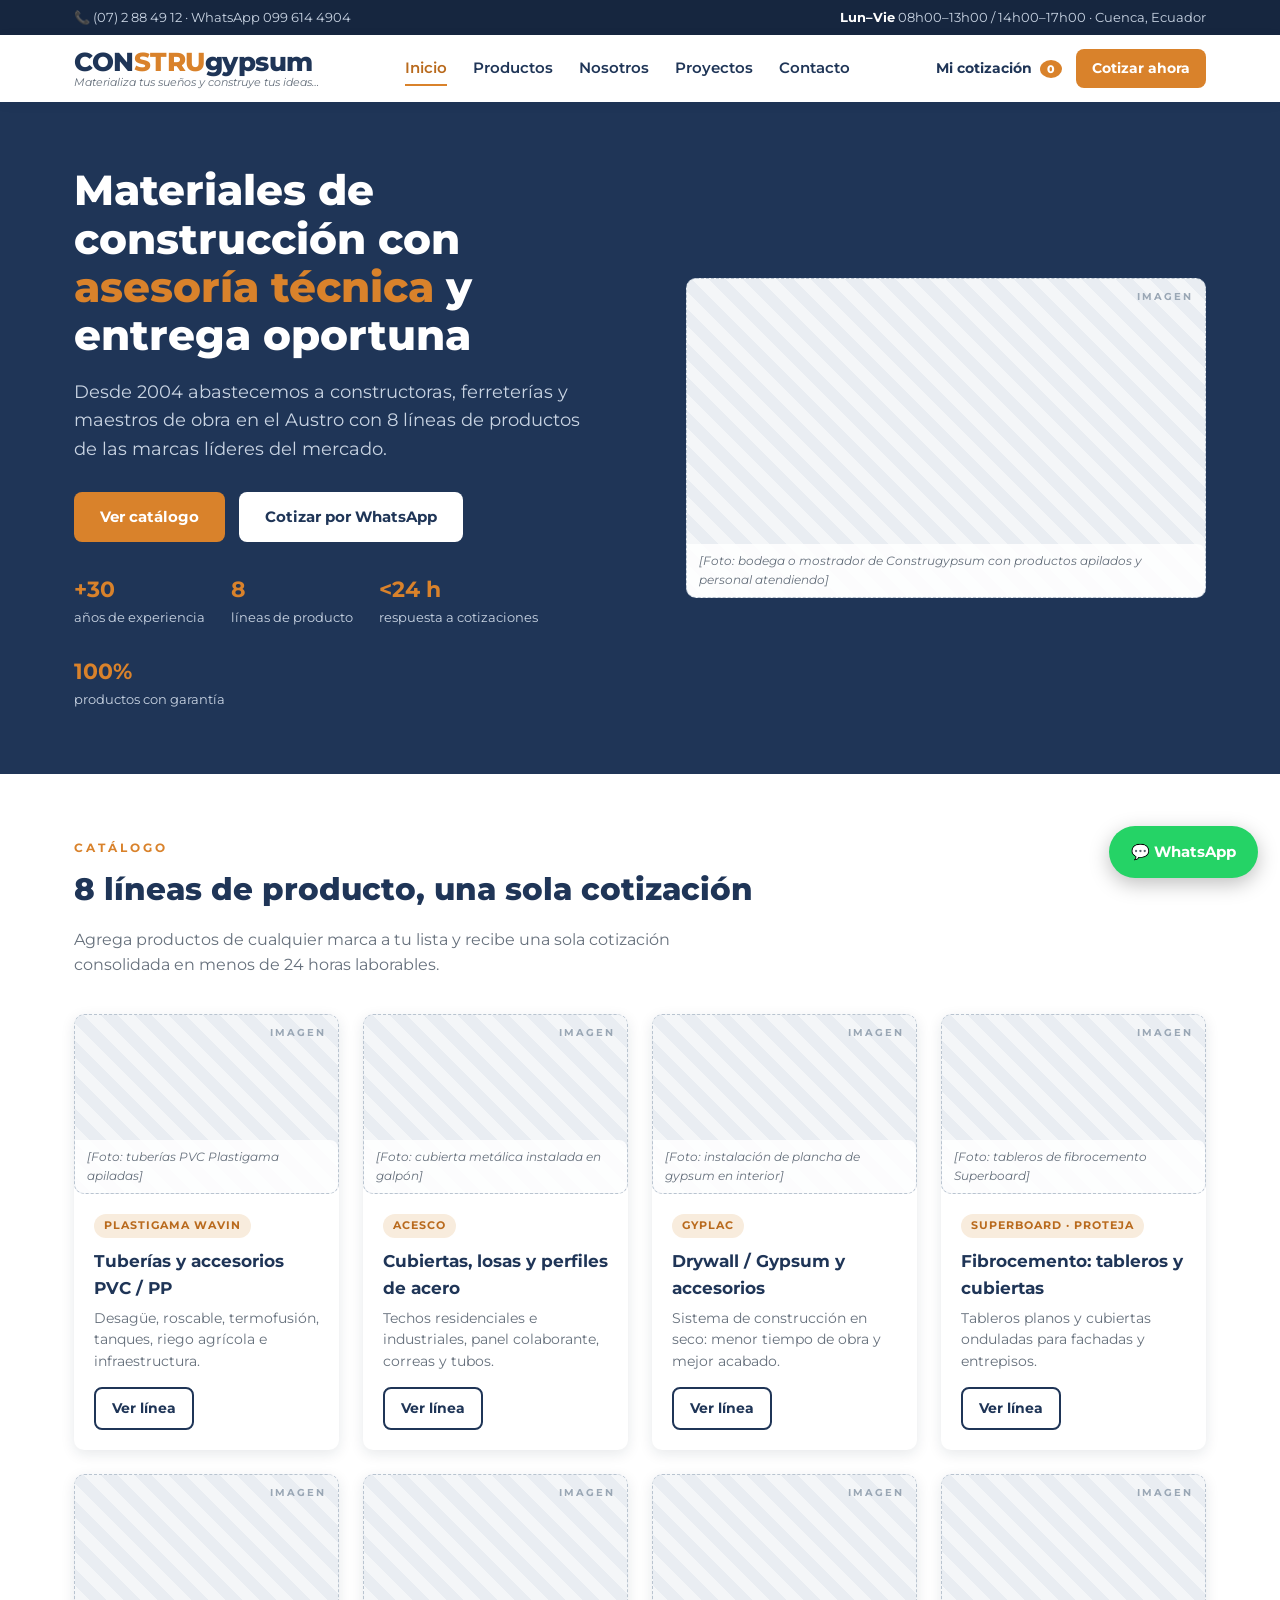
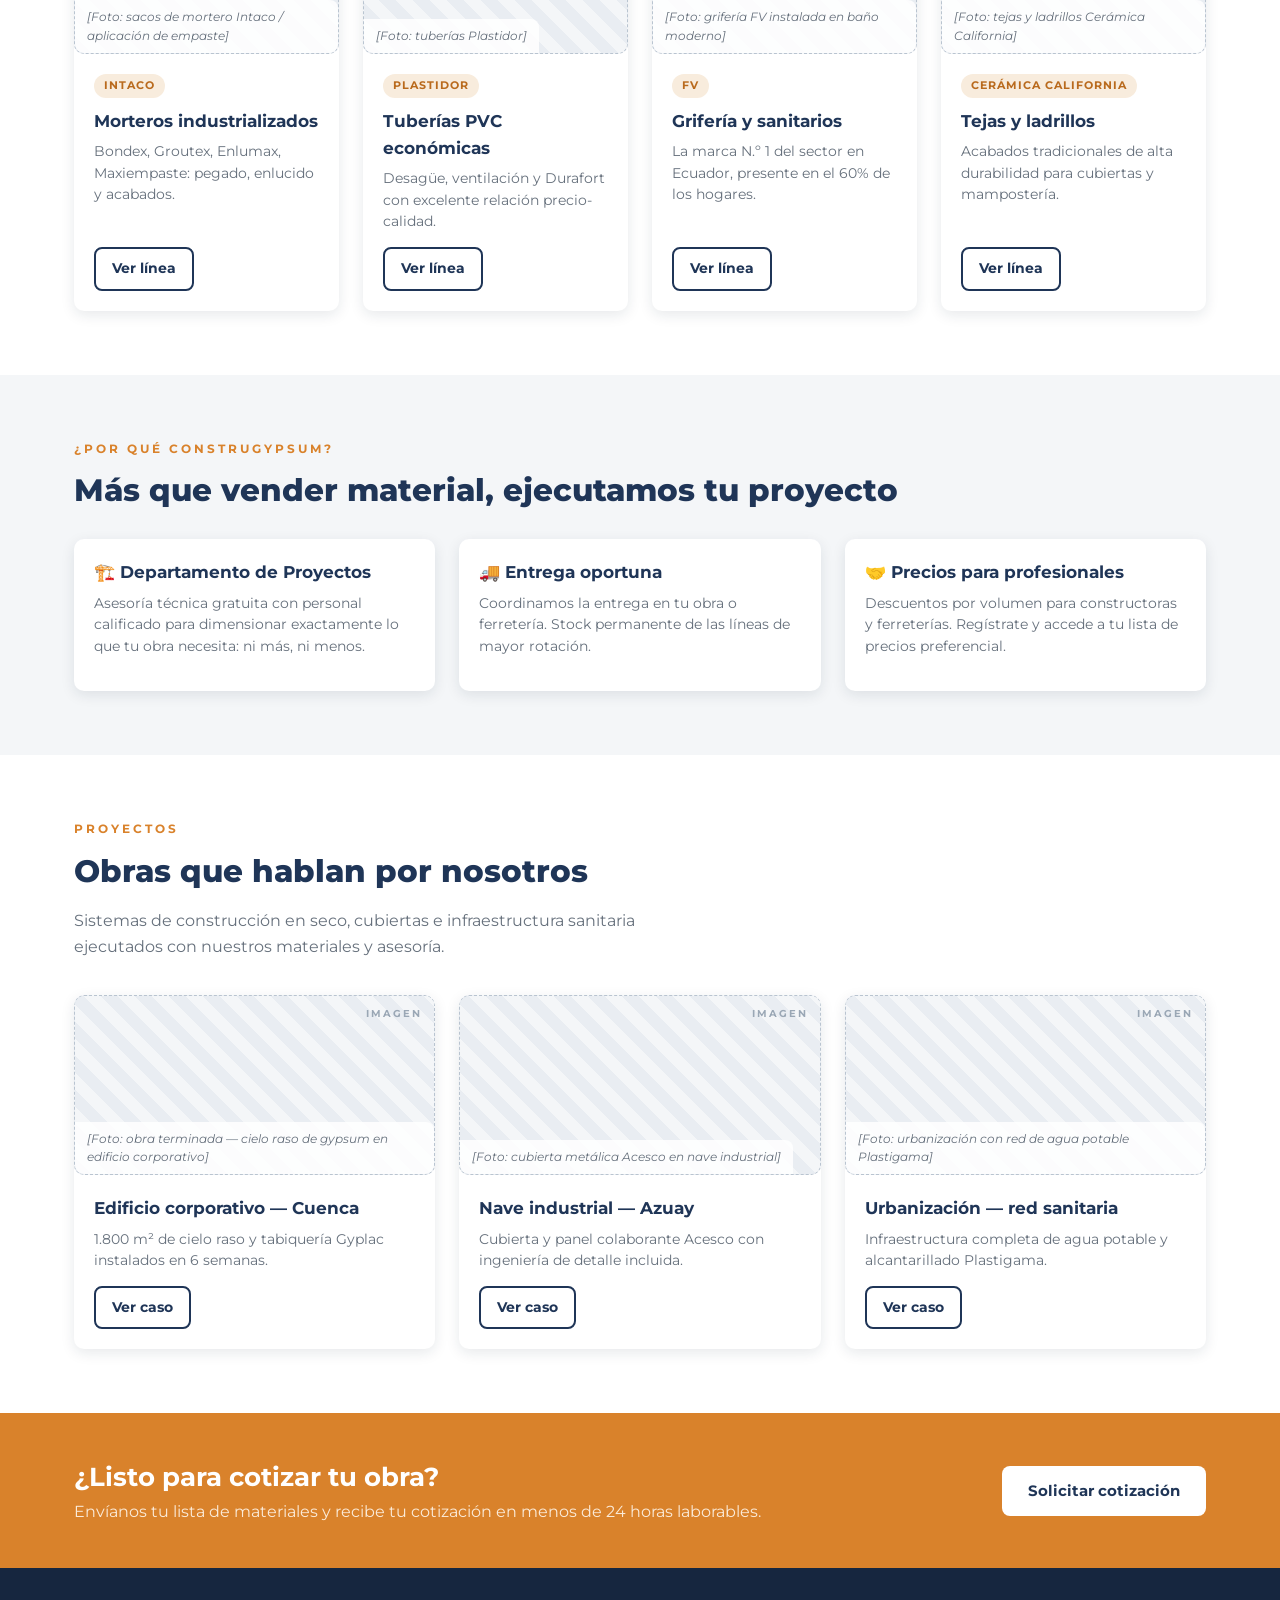
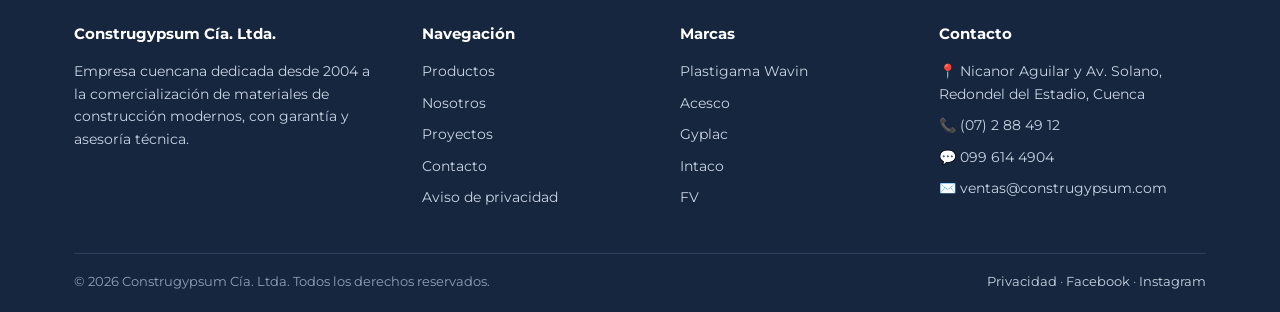
==== index.html @ 55127e6d "Initial commit" ====
<!doctype html>
<html lang="es">
<head>
  <meta charset="utf-8">
  <meta name="viewport" content="width=device-width, initial-scale=1">
  <title>Construgypsum | Materiales de construcción en Cuenca, Ecuador — Distribuidor Plastigama, Acesco, Gyplac, Intaco, FV</title>
  <meta name="description" content="Distribuidor autorizado de Plastigama Wavin, Acesco, Gyplac, Superboard, Intaco, Plastidor, FV y Cerámica California en Cuenca. Cotiza en línea, asesoría técnica y entrega oportuna.">
  <link rel="canonical" href="https://www.construgypsum.com/">
  <meta property="og:url" content="https://www.construgypsum.com/">
  <meta property="og:type" content="website">
  <meta property="og:title" content="Construgypsum — Materiales de construcción con asesoría técnica">
  <meta property="og:description" content="8 líneas de productos de las mejores marcas, cotización en línea y entrega oportuna en Cuenca, Ecuador.">
  <link href="https://fonts.googleapis.com/css2?family=Montserrat:wght@400;600;700;800&display=swap" rel="stylesheet">
  <link rel="stylesheet" href="assets/css/styles.css">
  <script type="application/ld+json">
  {
    "@context": "https://schema.org",
    "@type": "LocalBusiness",
    "name": "Construgypsum Cía. Ltda.",
    "description": "Comercialización de materiales para la construcción: tuberías PVC, cubiertas metálicas, drywall/gypsum, fibrocemento, morteros, grifería y sanitarios.",
    "url": "https://www.construgypsum.com/",
    "telephone": "+593072884912",
    "email": "ventas@construgypsum.com",
    "address": {
      "@type": "PostalAddress",
      "streetAddress": "Nicanor Aguilar y Av. Solano, sector Redondel del Estadio",
      "addressLocality": "Cuenca",
      "addressCountry": "EC"
    },
    "openingHours": ["Mo-Fr 08:00-13:00", "Mo-Fr 14:00-17:00"],
    "sameAs": [
      "https://www.facebook.com/Construgypsum",
      "https://www.instagram.com/construgypsumec"
    ]
  }
  </script>
</head>
<body>

  <!-- Barra superior -->
  <div class="topbar">
    <div class="container">
      <div>📞 <a href="tel:+593072884912">(07) 2 88 49 12</a> · <a href="https://wa.me/593996144904">WhatsApp 099 614 4904</a></div>
      <div><strong>Lun–Vie</strong> 08h00–13h00 / 14h00–17h00 · Cuenca, Ecuador</div>
    </div>
  </div>

  <!-- Header -->
  <header class="site-header">
    <div class="container">
      <a class="logo" href="index.html" aria-label="Construgypsum — inicio">
        <span class="logo-main">CON<span>STRU</span>gypsum</span>
        <span class="logo-tag">Materializa tus sueños y construye tus ideas…</span>
      </a>
      <nav class="main-nav" aria-label="Navegación principal">
        <a href="index.html" class="active">Inicio</a>
        <a href="productos.html">Productos</a>
        <a href="nosotros.html">Nosotros</a>
        <a href="proyectos.html">Proyectos</a>
        <a href="contacto.html">Contacto</a>
      </nav>
      <div class="nav-cta">
        <a class="quote-link" href="cotizacion.html">Mi cotización <span class="quote-badge">0</span></a>
        <a class="btn btn-primary btn-sm" href="cotizacion.html">Cotizar ahora</a>
        <button class="nav-toggle" aria-label="Abrir menú" aria-expanded="false">☰</button>
      </div>
    </div>
  </header>

  <!-- Hero -->
  <section class="hero">
    <div class="container">
      <div>
        <h1>Materiales de construcción con <em>asesoría técnica</em> y entrega oportuna</h1>
        <p class="lead">Desde 2004 abastecemos a constructoras, ferreterías y maestros de obra en el Austro con 8 líneas de productos de las marcas líderes del mercado.</p>
        <div class="hero-actions">
          <a class="btn btn-primary" href="productos.html">Ver catálogo</a>
          <a class="btn btn-light" href="https://wa.me/593996144904?text=Hola%2C%20quiero%20una%20cotizaci%C3%B3n">Cotizar por WhatsApp</a>
        </div>
        <div class="hero-trust">
          <div><strong>+30</strong> años de experiencia</div>
          <div><strong>8</strong> líneas de producto</div>
          <div><strong>&lt;24 h</strong> respuesta a cotizaciones</div>
          <div><strong>100%</strong> productos con garantía</div>
        </div>
      </div>
      <div class="img-ph img-ph--tall">
        <span class="ph-label">[Foto: bodega o mostrador de Construgypsum con productos apilados y personal atendiendo]</span>
      </div>
    </div>
  </section>

  <!-- Líneas de producto -->
  <section class="section">
    <div class="container">
      <p class="kicker">Catálogo</p>
      <h2>8 líneas de producto, una sola cotización</h2>
      <p class="sub">Agrega productos de cualquier marca a tu lista y recibe una sola cotización consolidada en menos de 24 horas laborables.</p>
      <div class="grid grid-4">
        <article class="card">
          <div class="img-ph"><span class="ph-label">[Foto: tuberías PVC Plastigama apiladas]</span></div>
          <div class="card-body">
            <span class="brand-tag">Plastigama Wavin</span>
            <h3>Tuberías y accesorios PVC / PP</h3>
            <p>Desagüe, roscable, termofusión, tanques, riego agrícola e infraestructura.</p>
            <div class="card-actions"><a class="btn btn-outline btn-sm" href="productos.html#plastigama">Ver línea</a></div>
          </div>
        </article>
        <article class="card">
          <div class="img-ph"><span class="ph-label">[Foto: cubierta metálica instalada en galpón]</span></div>
          <div class="card-body">
            <span class="brand-tag">Acesco</span>
            <h3>Cubiertas, losas y perfiles de acero</h3>
            <p>Techos residenciales e industriales, panel colaborante, correas y tubos.</p>
            <div class="card-actions"><a class="btn btn-outline btn-sm" href="productos.html#acesco">Ver línea</a></div>
          </div>
        </article>
        <article class="card">
          <div class="img-ph"><span class="ph-label">[Foto: instalación de plancha de gypsum en interior]</span></div>
          <div class="card-body">
            <span class="brand-tag">Gyplac</span>
            <h3>Drywall / Gypsum y accesorios</h3>
            <p>Sistema de construcción en seco: menor tiempo de obra y mejor acabado.</p>
            <div class="card-actions"><a class="btn btn-outline btn-sm" href="productos.html#gyplac">Ver línea</a></div>
          </div>
        </article>
        <article class="card">
          <div class="img-ph"><span class="ph-label">[Foto: tableros de fibrocemento Superboard]</span></div>
          <div class="card-body">
            <span class="brand-tag">Superboard · Proteja</span>
            <h3>Fibrocemento: tableros y cubiertas</h3>
            <p>Tableros planos y cubiertas onduladas para fachadas y entrepisos.</p>
            <div class="card-actions"><a class="btn btn-outline btn-sm" href="productos.html#superboard">Ver línea</a></div>
          </div>
        </article>
        <article class="card">
          <div class="img-ph"><span class="ph-label">[Foto: sacos de mortero Intaco / aplicación de empaste]</span></div>
          <div class="card-body">
            <span class="brand-tag">Intaco</span>
            <h3>Morteros industrializados</h3>
            <p>Bondex, Groutex, Enlumax, Maxiempaste: pegado, enlucido y acabados.</p>
            <div class="card-actions"><a class="btn btn-outline btn-sm" href="productos.html#intaco">Ver línea</a></div>
          </div>
        </article>
        <article class="card">
          <div class="img-ph"><span class="ph-label">[Foto: tuberías Plastidor]</span></div>
          <div class="card-body">
            <span class="brand-tag">Plastidor</span>
            <h3>Tuberías PVC económicas</h3>
            <p>Desagüe, ventilación y Durafort con excelente relación precio-calidad.</p>
            <div class="card-actions"><a class="btn btn-outline btn-sm" href="productos.html#plastidor">Ver línea</a></div>
          </div>
        </article>
        <article class="card">
          <div class="img-ph"><span class="ph-label">[Foto: grifería FV instalada en baño moderno]</span></div>
          <div class="card-body">
            <span class="brand-tag">FV</span>
            <h3>Grifería y sanitarios</h3>
            <p>La marca N.º 1 del sector en Ecuador, presente en el 60% de los hogares.</p>
            <div class="card-actions"><a class="btn btn-outline btn-sm" href="productos.html#fv">Ver línea</a></div>
          </div>
        </article>
        <article class="card">
          <div class="img-ph"><span class="ph-label">[Foto: tejas y ladrillos Cerámica California]</span></div>
          <div class="card-body">
            <span class="brand-tag">Cerámica California</span>
            <h3>Tejas y ladrillos</h3>
            <p>Acabados tradicionales de alta durabilidad para cubiertas y mampostería.</p>
            <div class="card-actions"><a class="btn btn-outline btn-sm" href="productos.html#california">Ver línea</a></div>
          </div>
        </article>
      </div>
    </div>
  </section>

  <!-- Por qué Construgypsum -->
  <section class="section section--light">
    <div class="container">
      <p class="kicker">¿Por qué Construgypsum?</p>
      <h2>Más que vender material, ejecutamos tu proyecto</h2>
      <div class="grid grid-3 mt-3">
        <div class="card"><div class="card-body">
          <h3>🏗️ Departamento de Proyectos</h3>
          <p>Asesoría técnica gratuita con personal calificado para dimensionar exactamente lo que tu obra necesita: ni más, ni menos.</p>
        </div></div>
        <div class="card"><div class="card-body">
          <h3>🚚 Entrega oportuna</h3>
          <p>Coordinamos la entrega en tu obra o ferretería. Stock permanente de las líneas de mayor rotación.</p>
        </div></div>
        <div class="card"><div class="card-body">
          <h3>🤝 Precios para profesionales</h3>
          <p>Descuentos por volumen para constructoras y ferreterías. Regístrate y accede a tu lista de precios preferencial.</p>
        </div></div>
      </div>
    </div>
  </section>

  <!-- Proyectos destacados -->
  <section class="section">
    <div class="container">
      <p class="kicker">Proyectos</p>
      <h2>Obras que hablan por nosotros</h2>
      <p class="sub">Sistemas de construcción en seco, cubiertas e infraestructura sanitaria ejecutados con nuestros materiales y asesoría.</p>
      <div class="grid grid-3">
        <article class="card">
          <div class="img-ph"><span class="ph-label">[Foto: obra terminada — cielo raso de gypsum en edificio corporativo]</span></div>
          <div class="card-body">
            <h3>Edificio corporativo — Cuenca</h3>
            <p>1.800 m² de cielo raso y tabiquería Gyplac instalados en 6 semanas.</p>
            <div class="card-actions"><a class="btn btn-outline btn-sm" href="proyectos.html">Ver caso</a></div>
          </div>
        </article>
        <article class="card">
          <div class="img-ph"><span class="ph-label">[Foto: cubierta metálica Acesco en nave industrial]</span></div>
          <div class="card-body">
            <h3>Nave industrial — Azuay</h3>
            <p>Cubierta y panel colaborante Acesco con ingeniería de detalle incluida.</p>
            <div class="card-actions"><a class="btn btn-outline btn-sm" href="proyectos.html">Ver caso</a></div>
          </div>
        </article>
        <article class="card">
          <div class="img-ph"><span class="ph-label">[Foto: urbanización con red de agua potable Plastigama]</span></div>
          <div class="card-body">
            <h3>Urbanización — red sanitaria</h3>
            <p>Infraestructura completa de agua potable y alcantarillado Plastigama.</p>
            <div class="card-actions"><a class="btn btn-outline btn-sm" href="proyectos.html">Ver caso</a></div>
          </div>
        </article>
      </div>
    </div>
  </section>

  <!-- CTA -->
  <section class="cta-strip">
    <div class="container">
      <div>
        <h2>¿Listo para cotizar tu obra?</h2>
        <p>Envíanos tu lista de materiales y recibe tu cotización en menos de 24 horas laborables.</p>
      </div>
      <a class="btn btn-light" href="cotizacion.html">Solicitar cotización</a>
    </div>
  </section>

  <!-- Footer -->
  <footer class="site-footer">
    <div class="container">
      <div class="footer-grid">
        <div>
          <h4>Construgypsum Cía. Ltda.</h4>
          <p>Empresa cuencana dedicada desde 2004 a la comercialización de materiales de construcción modernos, con garantía y asesoría técnica.</p>
        </div>
        <div>
          <h4>Navegación</h4>
          <ul>
            <li><a href="productos.html">Productos</a></li>
            <li><a href="nosotros.html">Nosotros</a></li>
            <li><a href="proyectos.html">Proyectos</a></li>
            <li><a href="contacto.html">Contacto</a></li>
            <li><a href="privacidad.html">Aviso de privacidad</a></li>
          </ul>
        </div>
        <div>
          <h4>Marcas</h4>
          <ul>
            <li><a href="productos.html#plastigama">Plastigama Wavin</a></li>
            <li><a href="productos.html#acesco">Acesco</a></li>
            <li><a href="productos.html#gyplac">Gyplac</a></li>
            <li><a href="productos.html#intaco">Intaco</a></li>
            <li><a href="productos.html#fv">FV</a></li>
          </ul>
        </div>
        <div>
          <h4>Contacto</h4>
          <ul>
            <li>📍 Nicanor Aguilar y Av. Solano,<br>Redondel del Estadio, Cuenca</li>
            <li>📞 <a href="tel:+593072884912">(07) 2 88 49 12</a></li>
            <li>💬 <a href="https://wa.me/593996144904">099 614 4904</a></li>
            <li>✉️ <a href="mailto:ventas@construgypsum.com">ventas@construgypsum.com</a></li>
          </ul>
        </div>
      </div>
      <div class="footer-bottom">
        <span>© 2026 Construgypsum Cía. Ltda. Todos los derechos reservados.</span>
        <span><a href="privacidad.html">Privacidad</a> · <a href="https://www.facebook.com/Construgypsum">Facebook</a> · <a href="https://www.instagram.com/construgypsumec">Instagram</a></span>
      </div>
    </div>
  </footer>

  <!-- WhatsApp flotante -->
  <a class="wa-float" href="https://wa.me/593996144904?text=Hola%20Construgypsum%2C%20necesito%20informaci%C3%B3n" aria-label="Escribir por WhatsApp">💬 WhatsApp</a>

  <script src="assets/js/main.js"></script>
</body>
</html>
---- assets/css/styles.css ----
/* ============================================================
   CONSTRUGYPSUM — Hoja de estilos global
   Paleta: Azul marino #1F3557 · Naranja #D9822B · Gris #F4F6F8
   ============================================================ */

:root {
  --navy: #1F3557;
  --navy-dark: #16263F;
  --orange: #D9822B;
  --orange-dark: #B96A1D;
  --orange-light: #F8ECDD;
  --light: #F4F6F8;
  --text: #2B3440;
  --muted: #66707C;
  --border: #DDE3EA;
  --white: #FFFFFF;
  --green: #2C7A4B;
  --red: #B3402A;
  --radius: 10px;
  --shadow: 0 4px 14px rgba(22, 38, 63, 0.10);
  --shadow-lg: 0 10px 30px rgba(22, 38, 63, 0.16);
}

* { margin: 0; padding: 0; box-sizing: border-box; }

html { scroll-behavior: smooth; }

body {
  font-family: 'Montserrat', 'Segoe UI', Arial, sans-serif;
  color: var(--text);
  background: var(--white);
  line-height: 1.6;
  font-size: 16px;
}

img { max-width: 100%; display: block; }

a { color: var(--orange-dark); text-decoration: none; }
a:hover { text-decoration: underline; }

.container { max-width: 1180px; margin: 0 auto; padding: 0 24px; }

/* ---------- Placeholder de imagen ----------
   Reemplazar cada .img-ph por la fotografía indicada en su etiqueta. */
.img-ph {
  background: repeating-linear-gradient(45deg, #E9EDF2, #E9EDF2 12px, #F4F6F8 12px, #F4F6F8 24px);
  border: 1.5px dashed #B9C4D0;
  border-radius: var(--radius);
  display: flex;
  align-items: flex-end;
  justify-content: flex-start;
  min-height: 180px;
  position: relative;
  overflow: hidden;
}
.img-ph::before {
  content: "IMAGEN";
  position: absolute; top: 10px; right: 12px;
  font-size: 10px; letter-spacing: 2px; font-weight: 700; color: #9AA7B5;
}
.img-ph .ph-label {
  font-size: 11.5px; color: var(--muted); font-style: italic;
  padding: 8px 12px; background: rgba(255,255,255,0.85);
  border-top-right-radius: 8px; max-width: 100%;
}
.img-ph--tall { min-height: 320px; }
.img-ph--hero { min-height: 420px; border-radius: 0; border: none; }
.img-ph--sq { aspect-ratio: 1 / 1; min-height: 0; }
.img-ph--wide { aspect-ratio: 16 / 7; min-height: 0; }

/* ---------- Botones ---------- */
.btn {
  display: inline-block; padding: 13px 26px; border-radius: 8px;
  font-weight: 700; font-size: 15px; cursor: pointer; border: none;
  transition: all .18s ease; text-decoration: none !important; text-align: center;
}
.btn-primary { background: var(--orange); color: var(--white); }
.btn-primary:hover { background: var(--orange-dark); transform: translateY(-1px); }
.btn-outline { background: transparent; color: var(--navy); border: 2px solid var(--navy); }
.btn-outline:hover { background: var(--navy); color: var(--white); }
.btn-light { background: var(--white); color: var(--navy); }
.btn-light:hover { background: var(--light); }
.btn-sm { padding: 9px 16px; font-size: 13.5px; }
.btn-block { display: block; width: 100%; }

/* ---------- Barra superior ---------- */
.topbar {
  background: var(--navy-dark); color: #C9D4E3; font-size: 13px;
  padding: 7px 0;
}
.topbar .container { display: flex; justify-content: space-between; flex-wrap: wrap; gap: 8px; }
.topbar a { color: #C9D4E3; }
.topbar strong { color: var(--white); }

/* ---------- Header / Navegación ---------- */
.site-header {
  background: var(--white); position: sticky; top: 0; z-index: 200;
  box-shadow: 0 2px 10px rgba(22,38,63,.08);
}
.site-header .container {
  display: flex; align-items: center; justify-content: space-between;
  padding-top: 14px; padding-bottom: 14px; gap: 18px;
}
.logo { display: flex; flex-direction: column; line-height: 1.05; text-decoration: none !important; }
.logo .logo-main { font-size: 26px; font-weight: 800; color: var(--navy); letter-spacing: -0.5px; }
.logo .logo-main span { color: var(--orange); }
.logo .logo-tag { font-size: 10.5px; color: var(--muted); font-style: italic; }

.main-nav { display: flex; align-items: center; gap: 26px; }
.main-nav a {
  color: var(--navy); font-weight: 600; font-size: 15px; text-decoration: none !important;
  padding: 4px 0; border-bottom: 2.5px solid transparent;
}
.main-nav a:hover, .main-nav a.active { border-bottom-color: var(--orange); color: var(--orange-dark); }

.nav-cta { display: flex; align-items: center; gap: 14px; }
.quote-link { position: relative; font-weight: 700; color: var(--navy); text-decoration: none !important; font-size: 14px; }
.quote-badge {
  background: var(--orange); color: var(--white); border-radius: 50%;
  font-size: 11px; font-weight: 800; padding: 2px 7px; margin-left: 4px;
}

.nav-toggle { display: none; background: none; border: none; font-size: 26px; color: var(--navy); cursor: pointer; }

/* ---------- Hero ---------- */
.hero { background: var(--navy); color: var(--white); position: relative; overflow: hidden; }
.hero .container {
  display: grid; grid-template-columns: 1.1fr 1fr; gap: 40px;
  align-items: center; padding-top: 64px; padding-bottom: 64px;
}
.hero h1 { font-size: 42px; line-height: 1.15; font-weight: 800; }
.hero h1 em { color: var(--orange); font-style: normal; }
.hero p.lead { margin: 18px 0 28px; color: #C9D4E3; font-size: 18px; max-width: 520px; }
.hero-actions { display: flex; gap: 14px; flex-wrap: wrap; }
.hero-trust { margin-top: 30px; display: flex; gap: 26px; flex-wrap: wrap; }
.hero-trust div { font-size: 13px; color: #C9D4E3; }
.hero-trust strong { display: block; font-size: 22px; color: var(--orange); }

/* ---------- Secciones ---------- */
.section { padding: 64px 0; }
.section--light { background: var(--light); }
.section--navy { background: var(--navy); color: var(--white); }
.kicker {
  text-transform: uppercase; letter-spacing: 3px; font-size: 12px;
  font-weight: 700; color: var(--orange); margin-bottom: 8px;
}
.section h2 { font-size: 31px; color: var(--navy); font-weight: 800; margin-bottom: 12px; }
.section--navy h2 { color: var(--white); }
.section .sub { color: var(--muted); max-width: 640px; margin-bottom: 36px; }
.section--navy .sub { color: #C9D4E3; }

/* ---------- Tarjetas de producto ---------- */
.grid { display: grid; gap: 24px; }
.grid-3 { grid-template-columns: repeat(3, 1fr); }
.grid-4 { grid-template-columns: repeat(4, 1fr); }
.grid-2 { grid-template-columns: repeat(2, 1fr); }

.card {
  background: var(--white); border-radius: var(--radius); box-shadow: var(--shadow);
  overflow: hidden; display: flex; flex-direction: column; transition: transform .18s, box-shadow .18s;
}
.card:hover { transform: translateY(-4px); box-shadow: var(--shadow-lg); }
.card-body { padding: 20px; flex: 1; display: flex; flex-direction: column; }
.card h3 { color: var(--navy); font-size: 17px; margin-bottom: 6px; }
.card .brand-tag {
  display: inline-block; background: var(--orange-light); color: var(--orange-dark);
  font-size: 11px; font-weight: 700; text-transform: uppercase; letter-spacing: 1px;
  border-radius: 20px; padding: 3px 10px; margin-bottom: 10px; width: fit-content;
}
.card p { font-size: 13.5px; color: var(--muted); margin-bottom: 14px; }
.card .card-actions { margin-top: auto; display: flex; gap: 10px; flex-wrap: wrap; }
.price-note { font-size: 13px; font-weight: 700; color: var(--green); margin-bottom: 10px; }

/* ---------- Filtros de catálogo ---------- */
.catalog-tools {
  display: flex; gap: 14px; flex-wrap: wrap; align-items: center; margin-bottom: 30px;
}
.catalog-tools input[type="search"], .catalog-tools select {
  padding: 12px 16px; border: 1.5px solid var(--border); border-radius: 8px;
  font-size: 15px; font-family: inherit; min-width: 220px;
}
.catalog-tools input[type="search"] { flex: 1; }
.chipbar { display: flex; gap: 10px; flex-wrap: wrap; margin-bottom: 26px; }
.chip {
  border: 1.5px solid var(--border); background: var(--white); border-radius: 20px;
  padding: 7px 16px; font-size: 13.5px; font-weight: 600; color: var(--navy); cursor: pointer;
}
.chip.active, .chip:hover { background: var(--navy); color: var(--white); border-color: var(--navy); }

/* ---------- Ficha de producto ---------- */
.breadcrumbs { font-size: 13px; color: var(--muted); padding: 18px 0 0; }
.breadcrumbs a { color: var(--muted); }
.product-detail { display: grid; grid-template-columns: 1fr 1fr; gap: 44px; padding: 34px 0 64px; }
.spec-table { width: 100%; border-collapse: collapse; margin: 18px 0; font-size: 14.5px; }
.spec-table th, .spec-table td { text-align: left; padding: 10px 14px; border: 1px solid var(--border); }
.spec-table th { background: var(--light); color: var(--navy); width: 40%; }
.stock-ok { color: var(--green); font-weight: 700; font-size: 14px; }
.detail-ctas { display: flex; gap: 12px; flex-wrap: wrap; margin: 22px 0; }
.help-box {
  background: var(--orange-light); border-radius: var(--radius); padding: 18px 20px;
  font-size: 14px; margin-top: 18px;
}

/* ---------- Formularios ---------- */
.form-grid { display: grid; grid-template-columns: 1fr 1fr; gap: 16px; }
.form-grid .full { grid-column: 1 / -1; }
label { font-weight: 600; font-size: 14px; color: var(--navy); display: block; margin-bottom: 6px; }
input, select, textarea {
  width: 100%; padding: 12px 14px; border: 1.5px solid var(--border);
  border-radius: 8px; font-size: 15px; font-family: inherit; background: var(--white);
}
input:focus, select:focus, textarea:focus { outline: 2px solid var(--orange); border-color: var(--orange); }
textarea { min-height: 120px; resize: vertical; }
.form-note { font-size: 12.5px; color: var(--muted); }
.form-success {
  display: none; background: #EAF3EC; border: 1.5px solid var(--green); color: var(--green);
  border-radius: var(--radius); padding: 16px 20px; font-weight: 600; margin-bottom: 18px;
}

/* ---------- Cotización (carrito) ---------- */
.quote-table { width: 100%; border-collapse: collapse; margin-bottom: 26px; }
.quote-table th, .quote-table td { padding: 12px 14px; border-bottom: 1px solid var(--border); text-align: left; font-size: 14.5px; }
.quote-table th { color: var(--navy); background: var(--light); }
.quote-table input[type="number"] { width: 80px; padding: 8px; }
.remove-item { background: none; border: none; color: var(--red); font-weight: 700; cursor: pointer; font-size: 13px; }
.empty-quote { text-align: center; padding: 50px 0; color: var(--muted); }

/* ---------- Proyectos / casos ---------- */
.case-stats { display: flex; gap: 26px; flex-wrap: wrap; margin: 14px 0; }
.case-stats div { font-size: 12.5px; color: var(--muted); }
.case-stats strong { display: block; font-size: 20px; color: var(--orange-dark); }
blockquote {
  border-left: 4px solid var(--orange); padding: 6px 0 6px 18px; font-style: italic;
  color: var(--text); margin: 14px 0; font-size: 15px;
}
blockquote footer { font-style: normal; font-size: 13px; color: var(--muted); margin-top: 6px; }

/* ---------- Franja CTA ---------- */
.cta-strip { background: var(--orange); color: var(--white); padding: 44px 0; }
.cta-strip .container { display: flex; align-items: center; justify-content: space-between; gap: 24px; flex-wrap: wrap; }
.cta-strip h2 { color: var(--white); font-size: 26px; }
.cta-strip p { color: #FBEBD9; }

/* ---------- Footer ---------- */
.site-footer { background: var(--navy-dark); color: #C9D4E3; padding: 54px 0 20px; font-size: 14px; }
.footer-grid { display: grid; grid-template-columns: 1.4fr 1fr 1fr 1.2fr; gap: 36px; margin-bottom: 36px; }
.site-footer h4 { color: var(--white); font-size: 15px; margin-bottom: 14px; }
.site-footer ul { list-style: none; }
.site-footer li { margin-bottom: 9px; }
.site-footer a { color: #C9D4E3; }
.site-footer a:hover { color: var(--orange); }
.footer-bottom {
  border-top: 1px solid #2C3E5C; padding-top: 18px; font-size: 12.5px;
  display: flex; justify-content: space-between; flex-wrap: wrap; gap: 10px; color: #8FA0B8;
}

/* ---------- WhatsApp flotante ---------- */
.wa-float {
  position: fixed; right: 22px; bottom: 22px; z-index: 300;
  background: #25D366; color: var(--white); border-radius: 50px;
  padding: 14px 22px; font-weight: 700; font-size: 15px;
  box-shadow: 0 6px 20px rgba(0,0,0,.25); text-decoration: none !important;
  display: flex; align-items: center; gap: 8px;
}
.wa-float:hover { background: #1EBE5A; transform: scale(1.04); }

/* ---------- Utilidades ---------- */
.text-center { text-align: center; }
.mt-2 { margin-top: 16px; } .mt-3 { margin-top: 24px; } .mt-4 { margin-top: 36px; }
.mb-2 { margin-bottom: 16px; }
.small { font-size: 13px; color: var(--muted); }
.hidden { display: none !important; }

/* ---------- Responsive ---------- */
@media (max-width: 960px) {
  .grid-4 { grid-template-columns: repeat(2, 1fr); }
  .grid-3 { grid-template-columns: repeat(2, 1fr); }
  .hero .container { grid-template-columns: 1fr; }
  .footer-grid { grid-template-columns: 1fr 1fr; }
  .product-detail { grid-template-columns: 1fr; }
  .main-nav {
    display: none; position: absolute; top: 100%; left: 0; right: 0;
    background: var(--white); flex-direction: column; gap: 0; padding: 10px 24px 20px;
    box-shadow: 0 10px 20px rgba(22,38,63,.12);
  }
  .main-nav.open { display: flex; }
  .main-nav a { padding: 12px 0; border-bottom: 1px solid var(--border); width: 100%; }
  .nav-toggle { display: block; }
}
@media (max-width: 600px) {
  .grid-4, .grid-3, .grid-2, .form-grid { grid-template-columns: 1fr; }
  .hero h1 { font-size: 30px; }
  .section h2 { font-size: 25px; }
  .footer-grid { grid-template-columns: 1fr; }
}
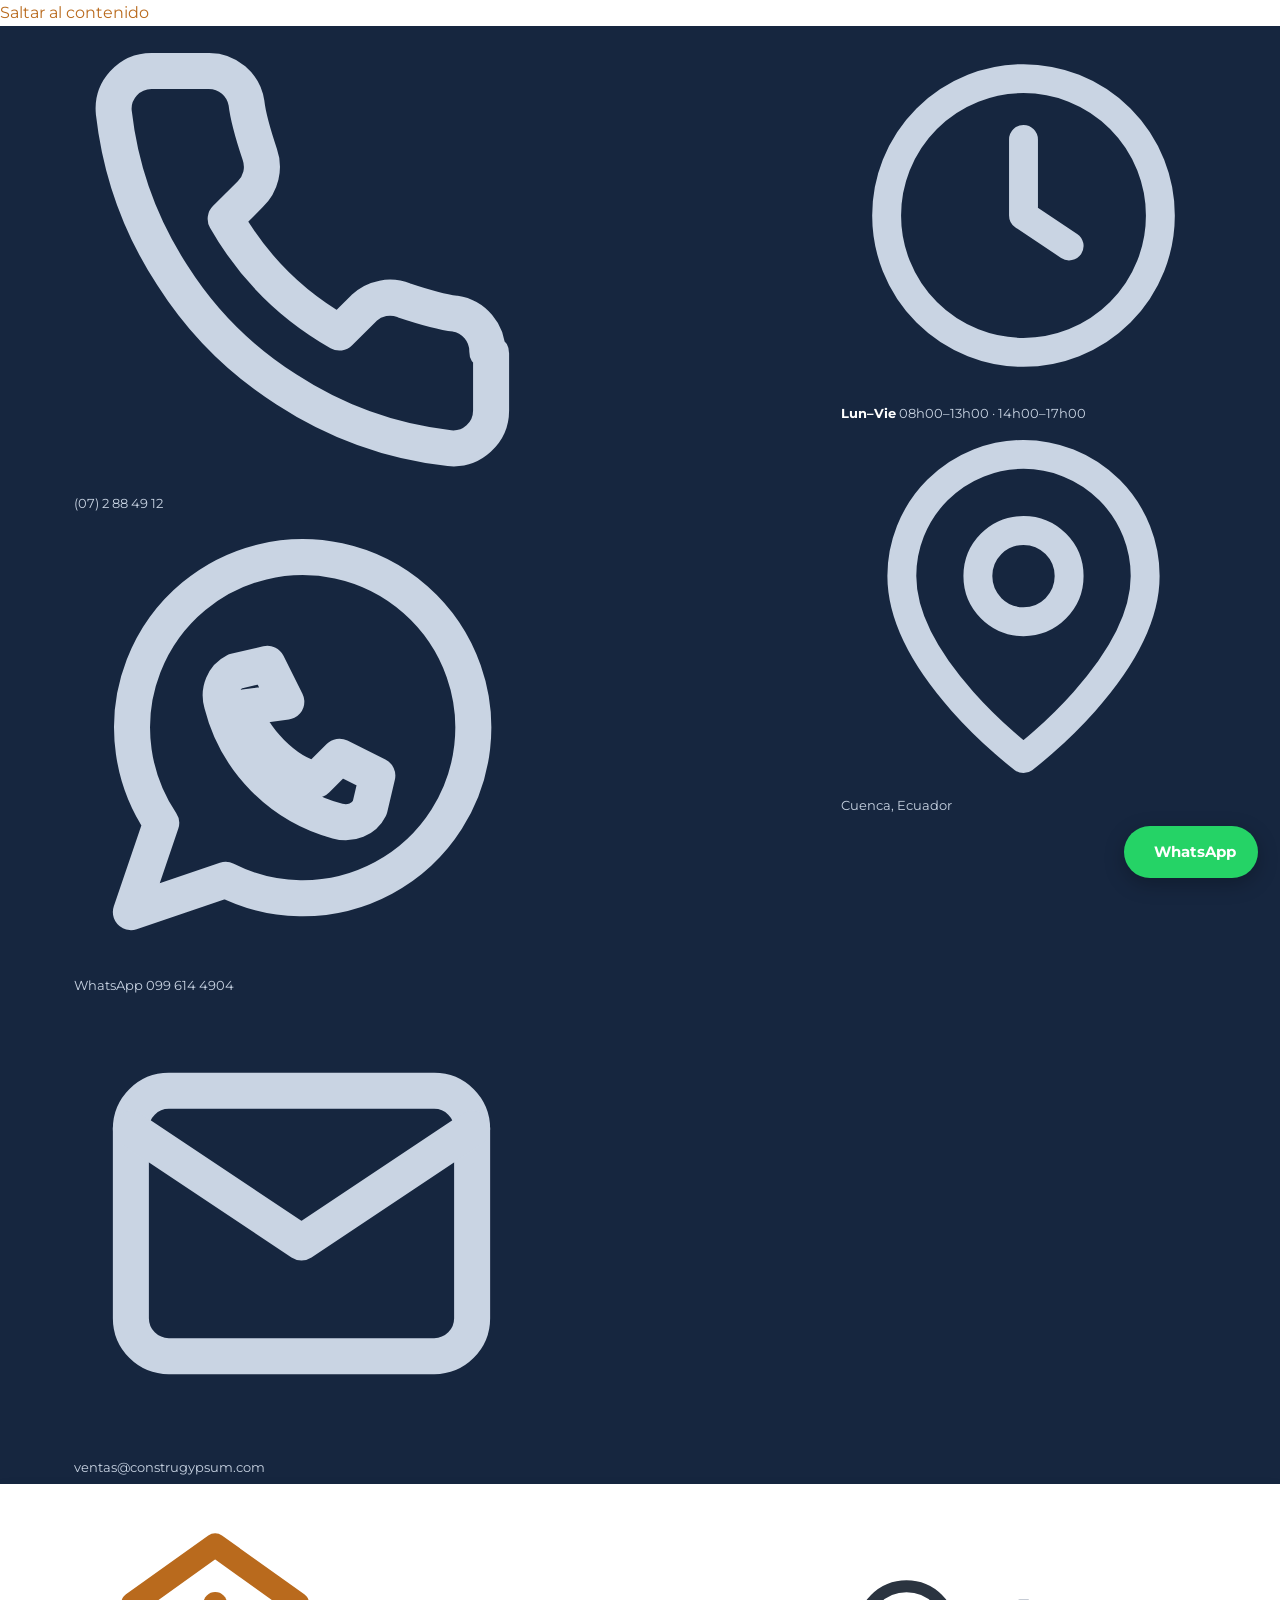
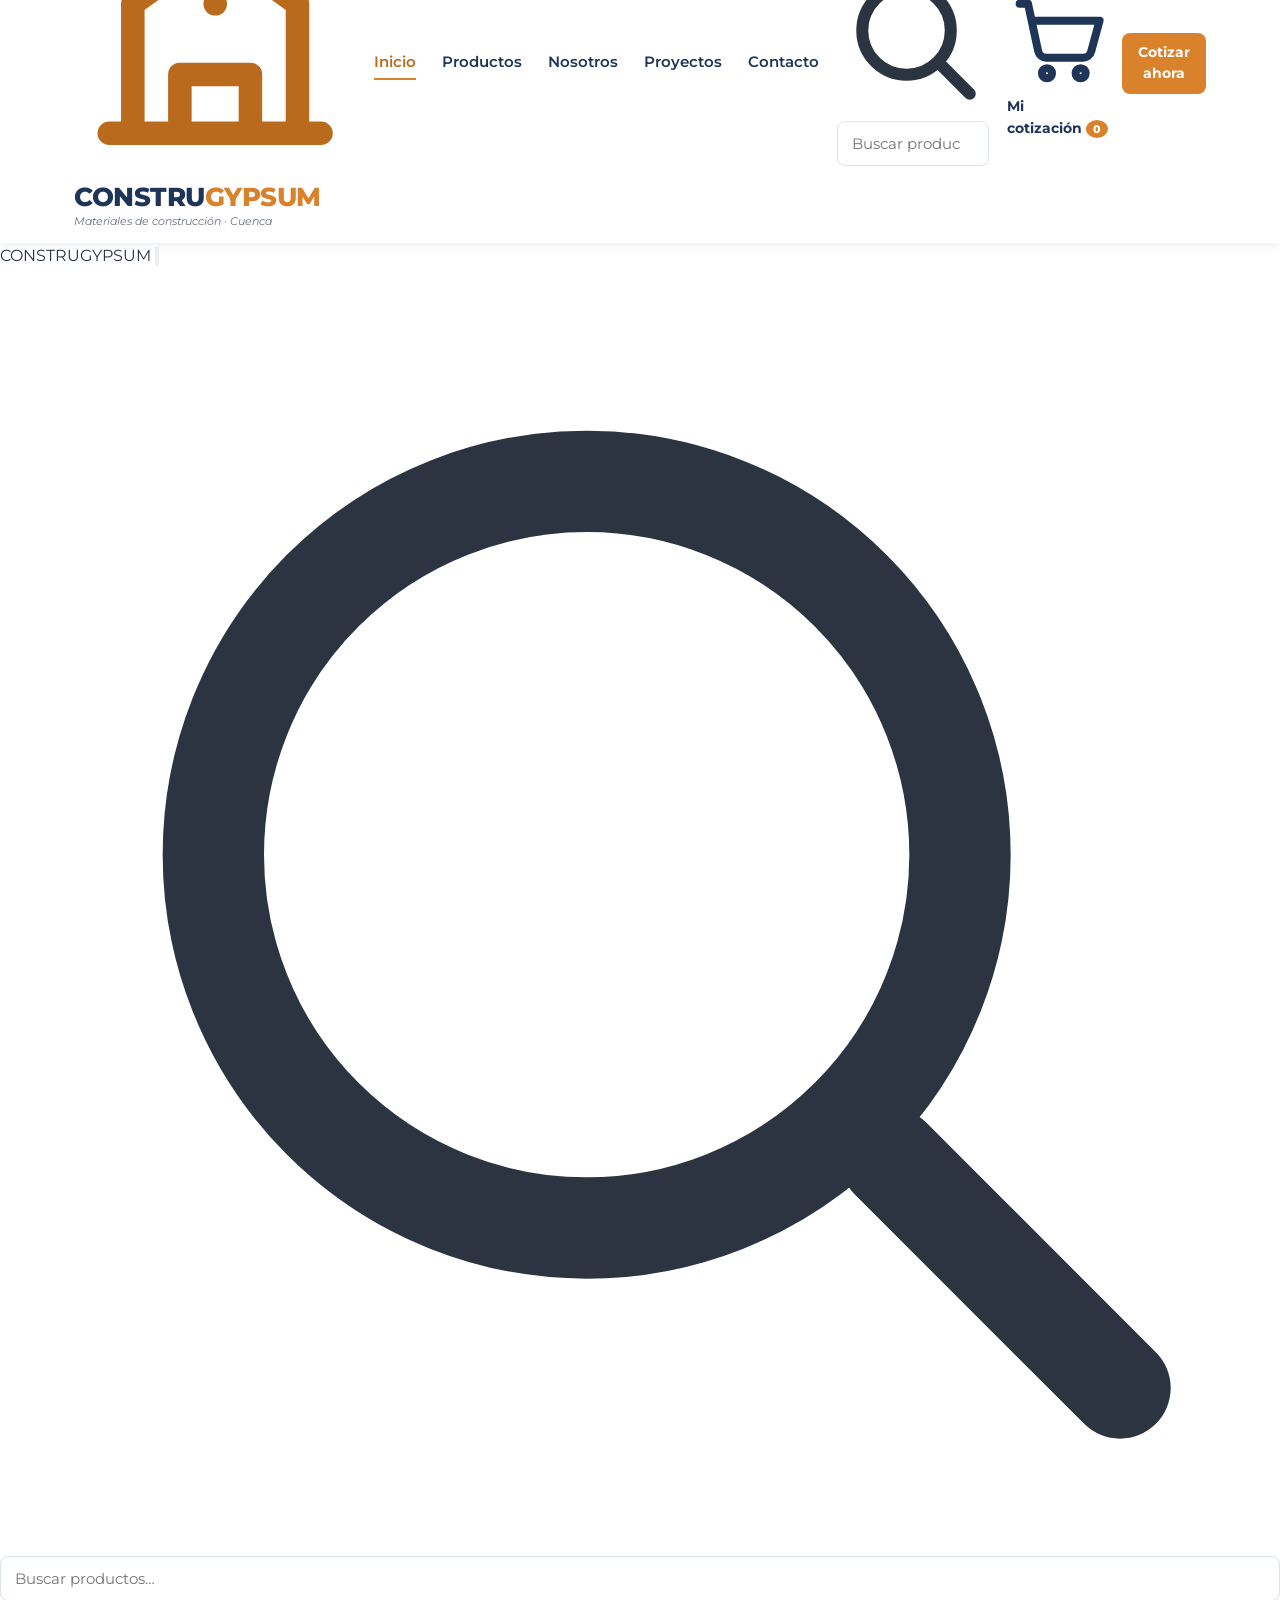
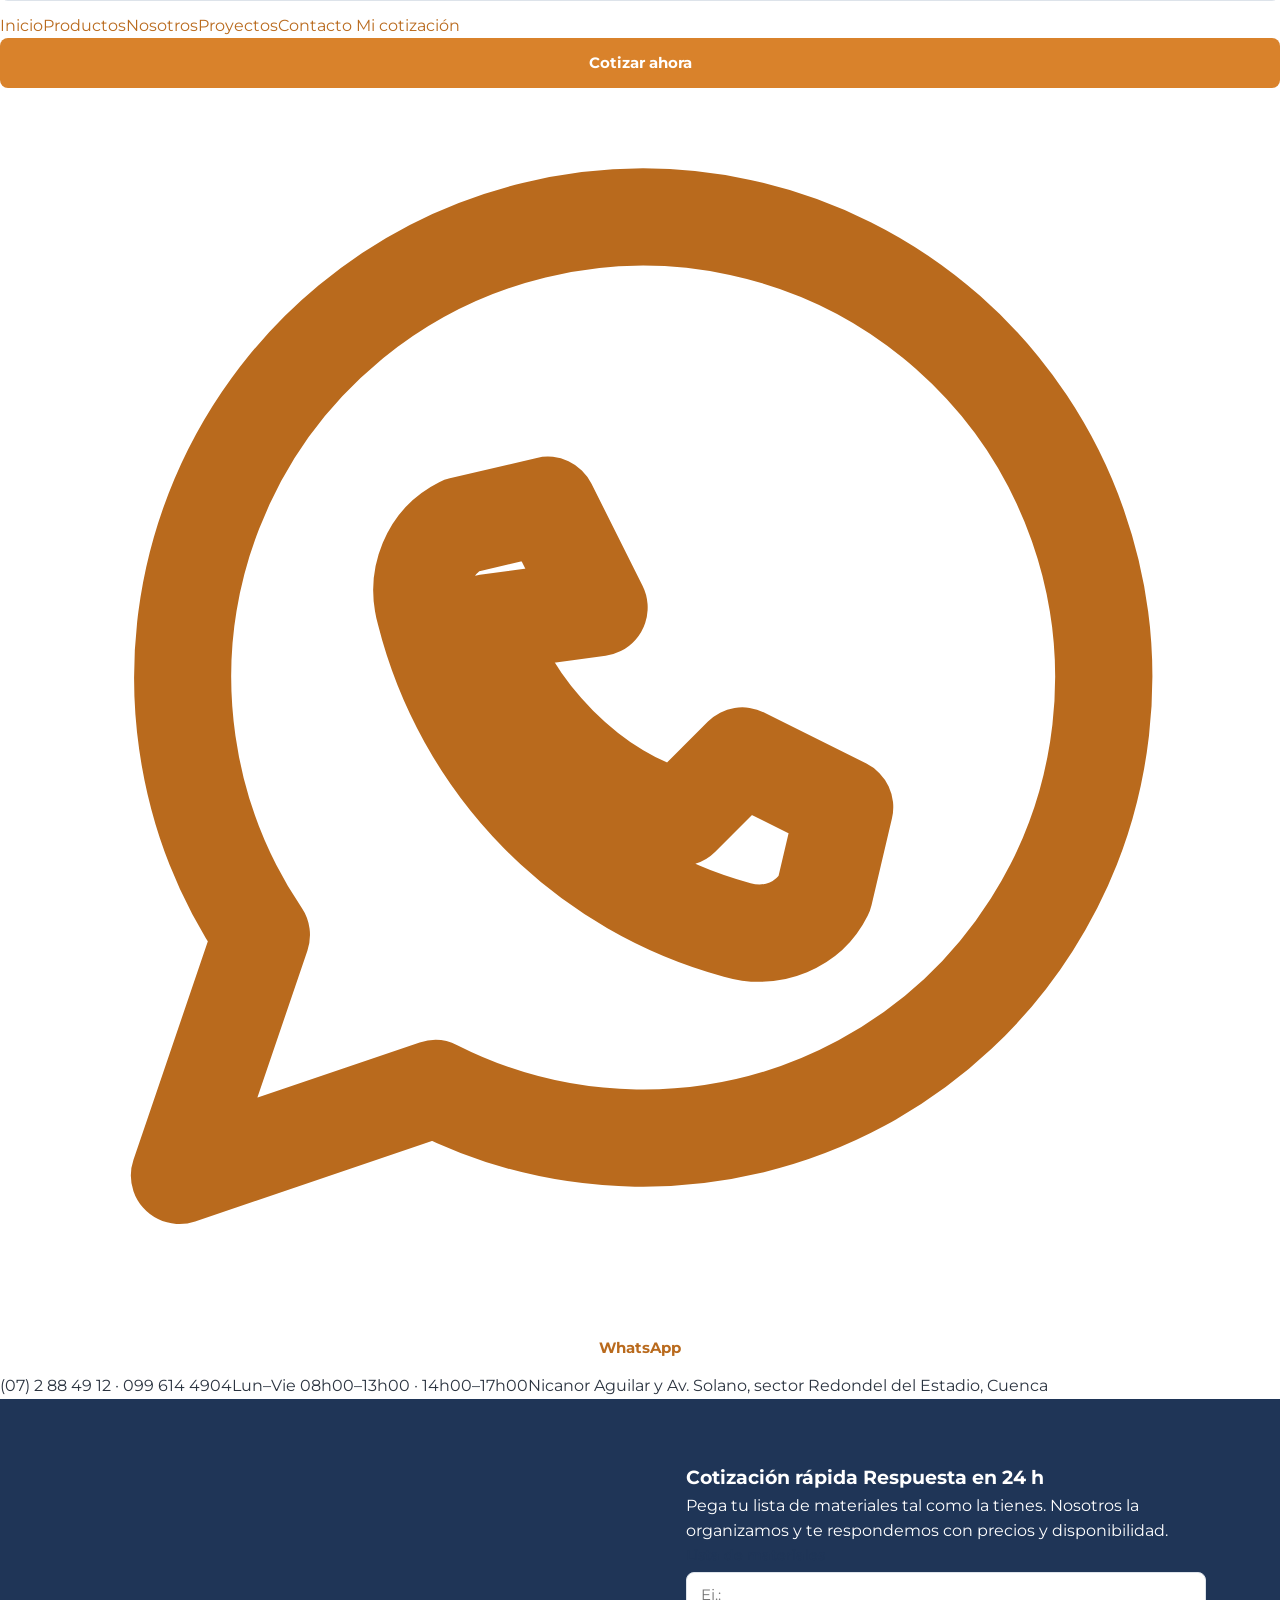
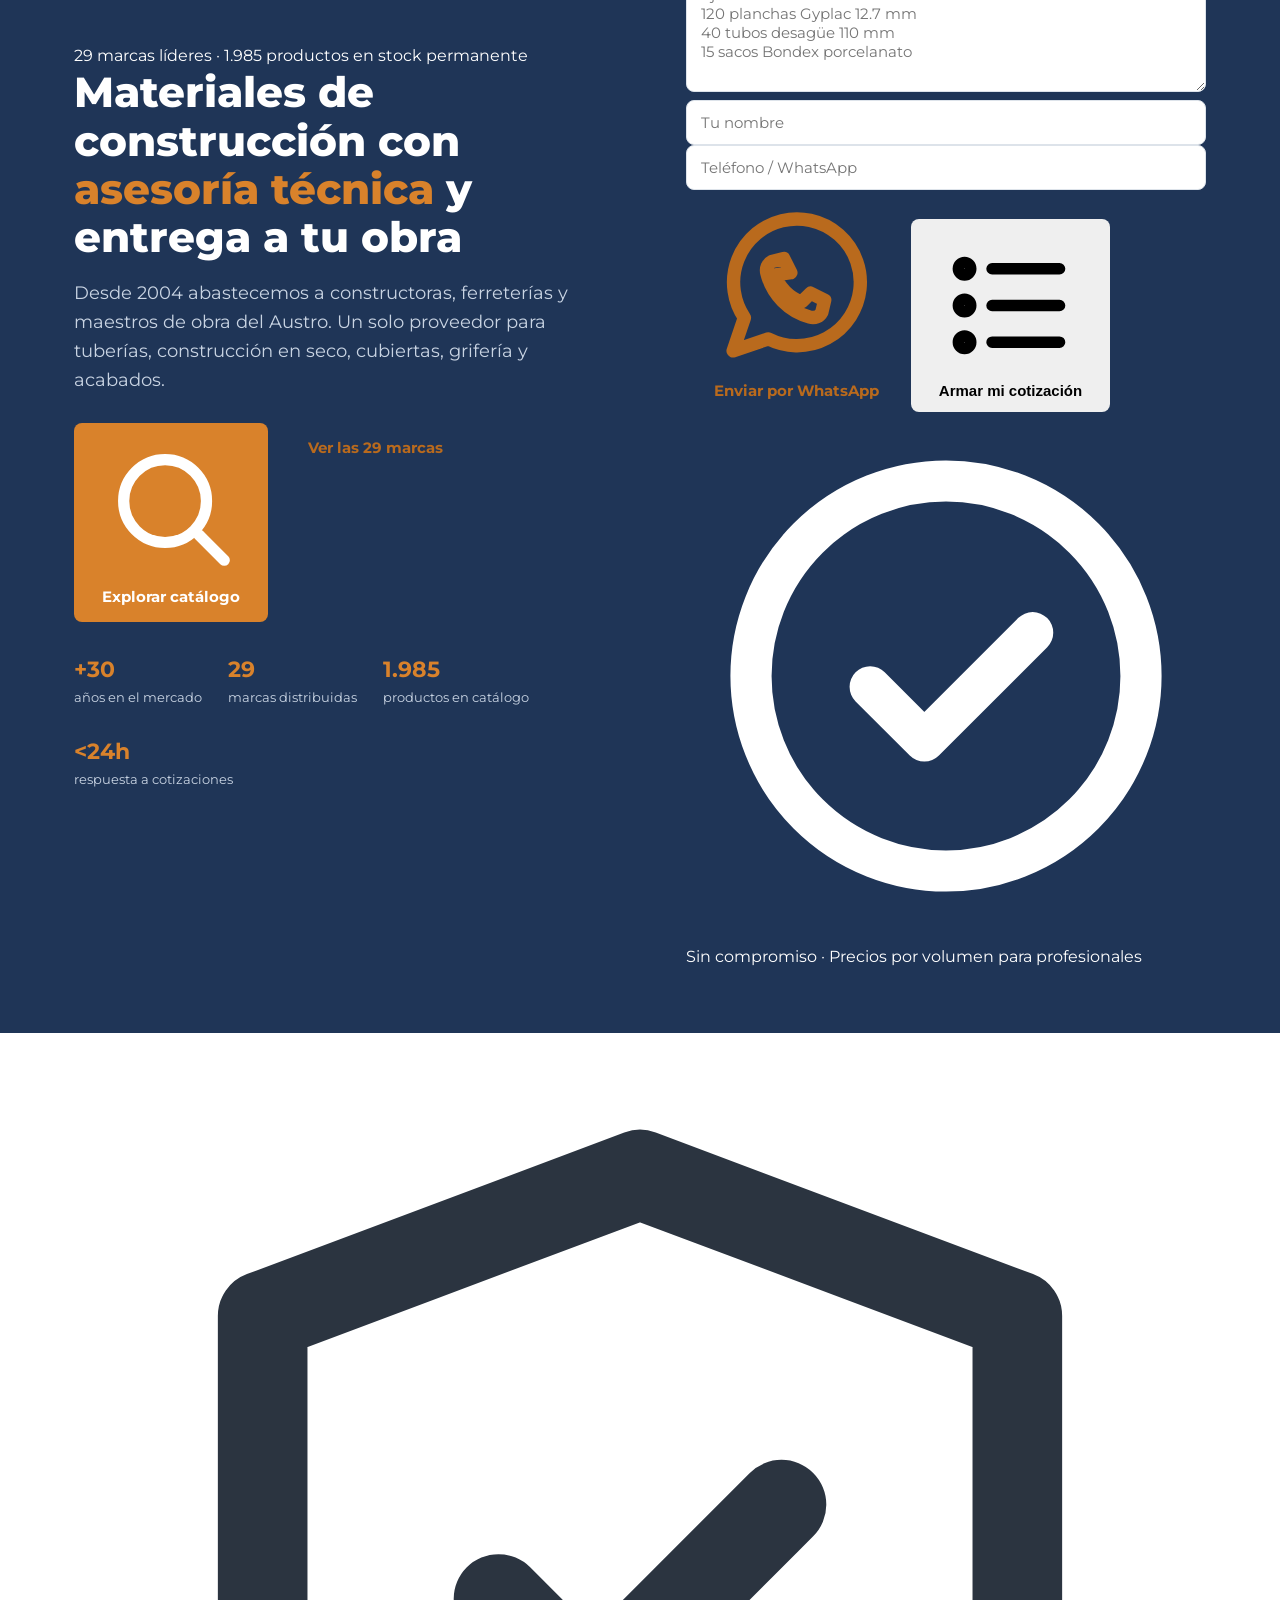
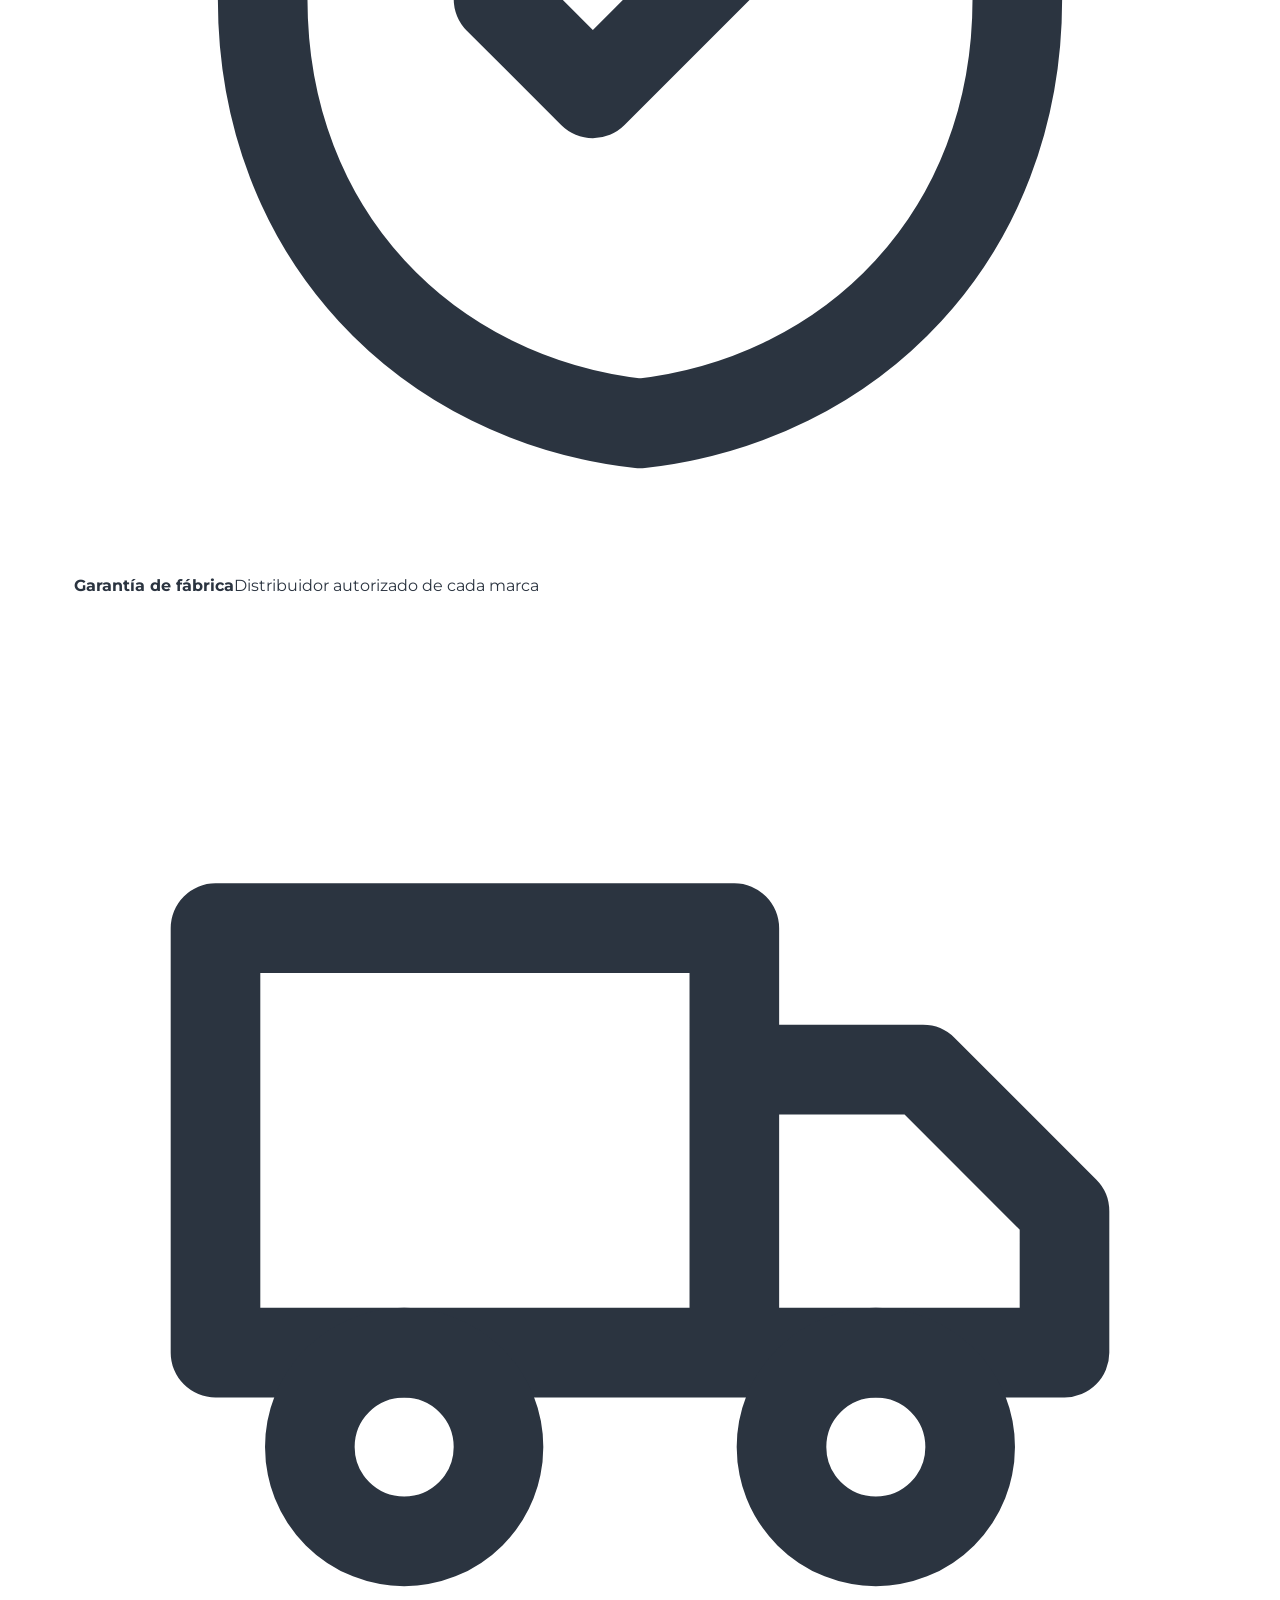
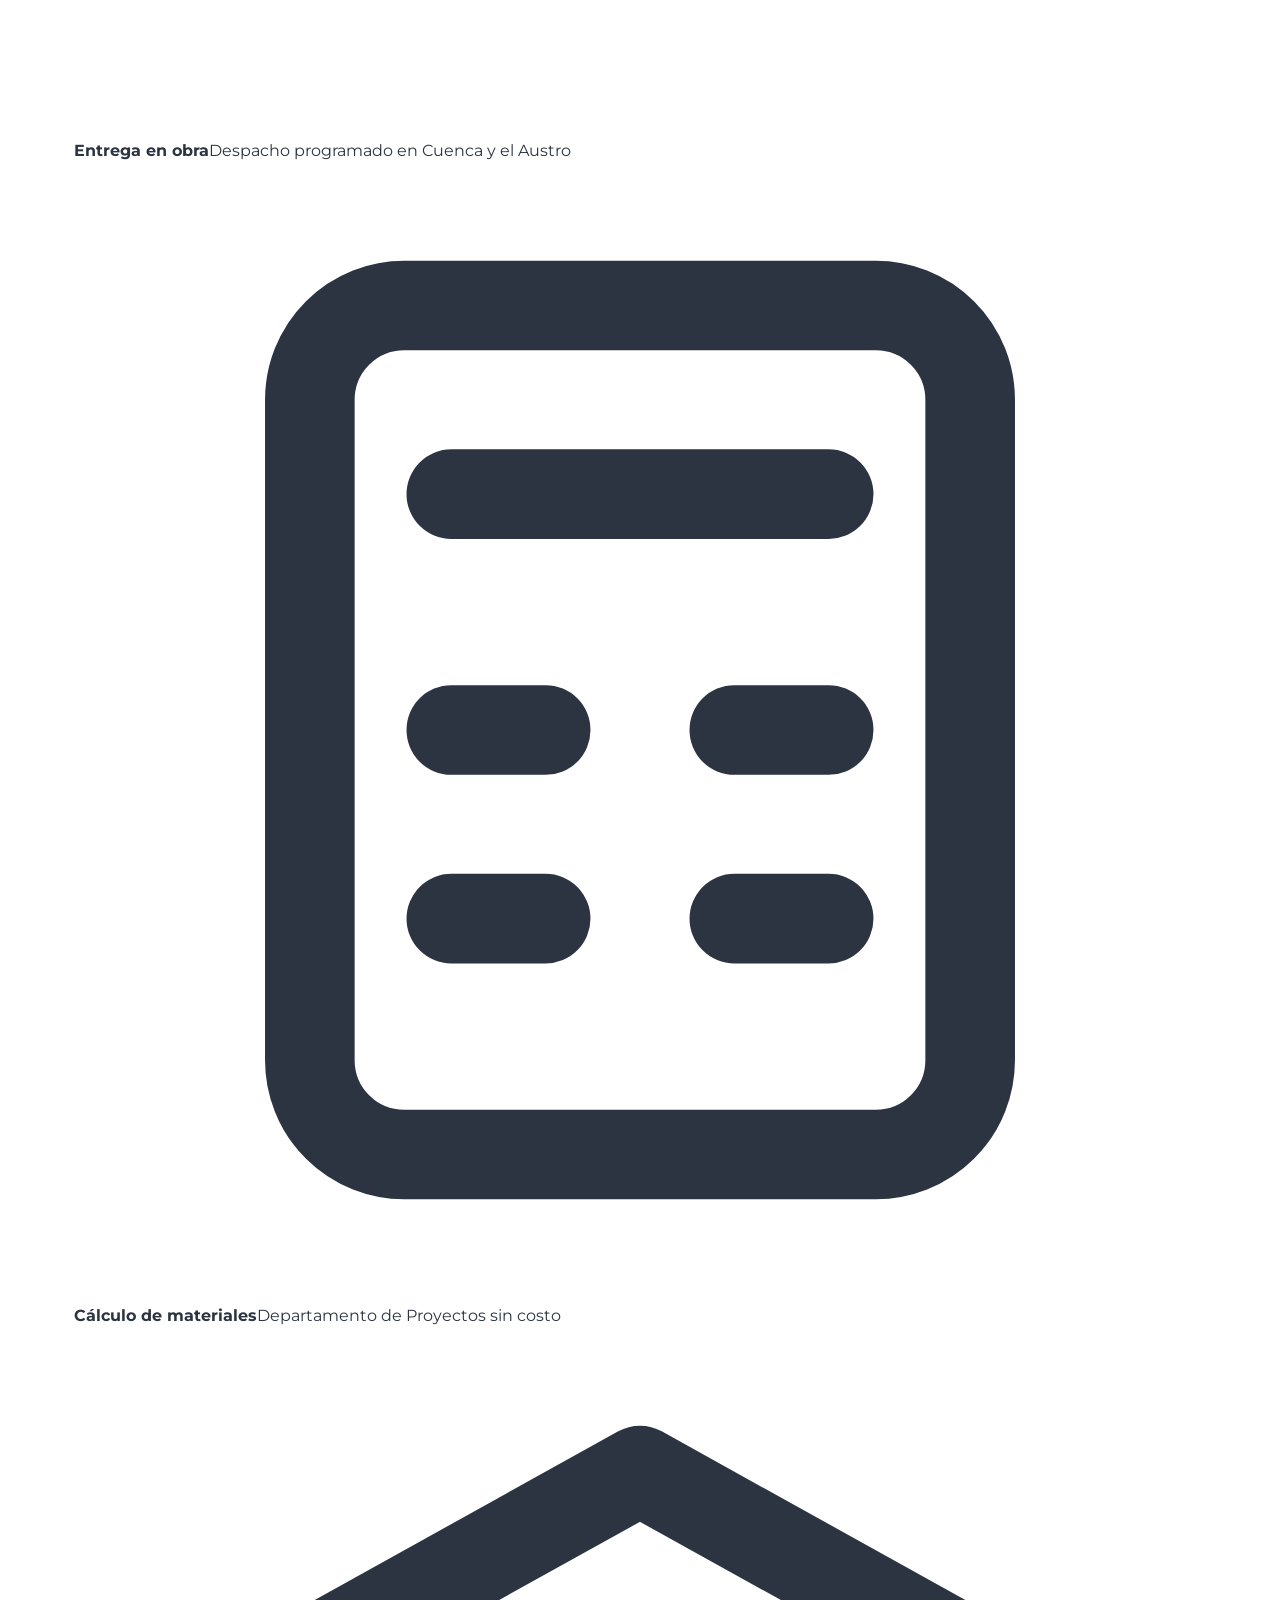
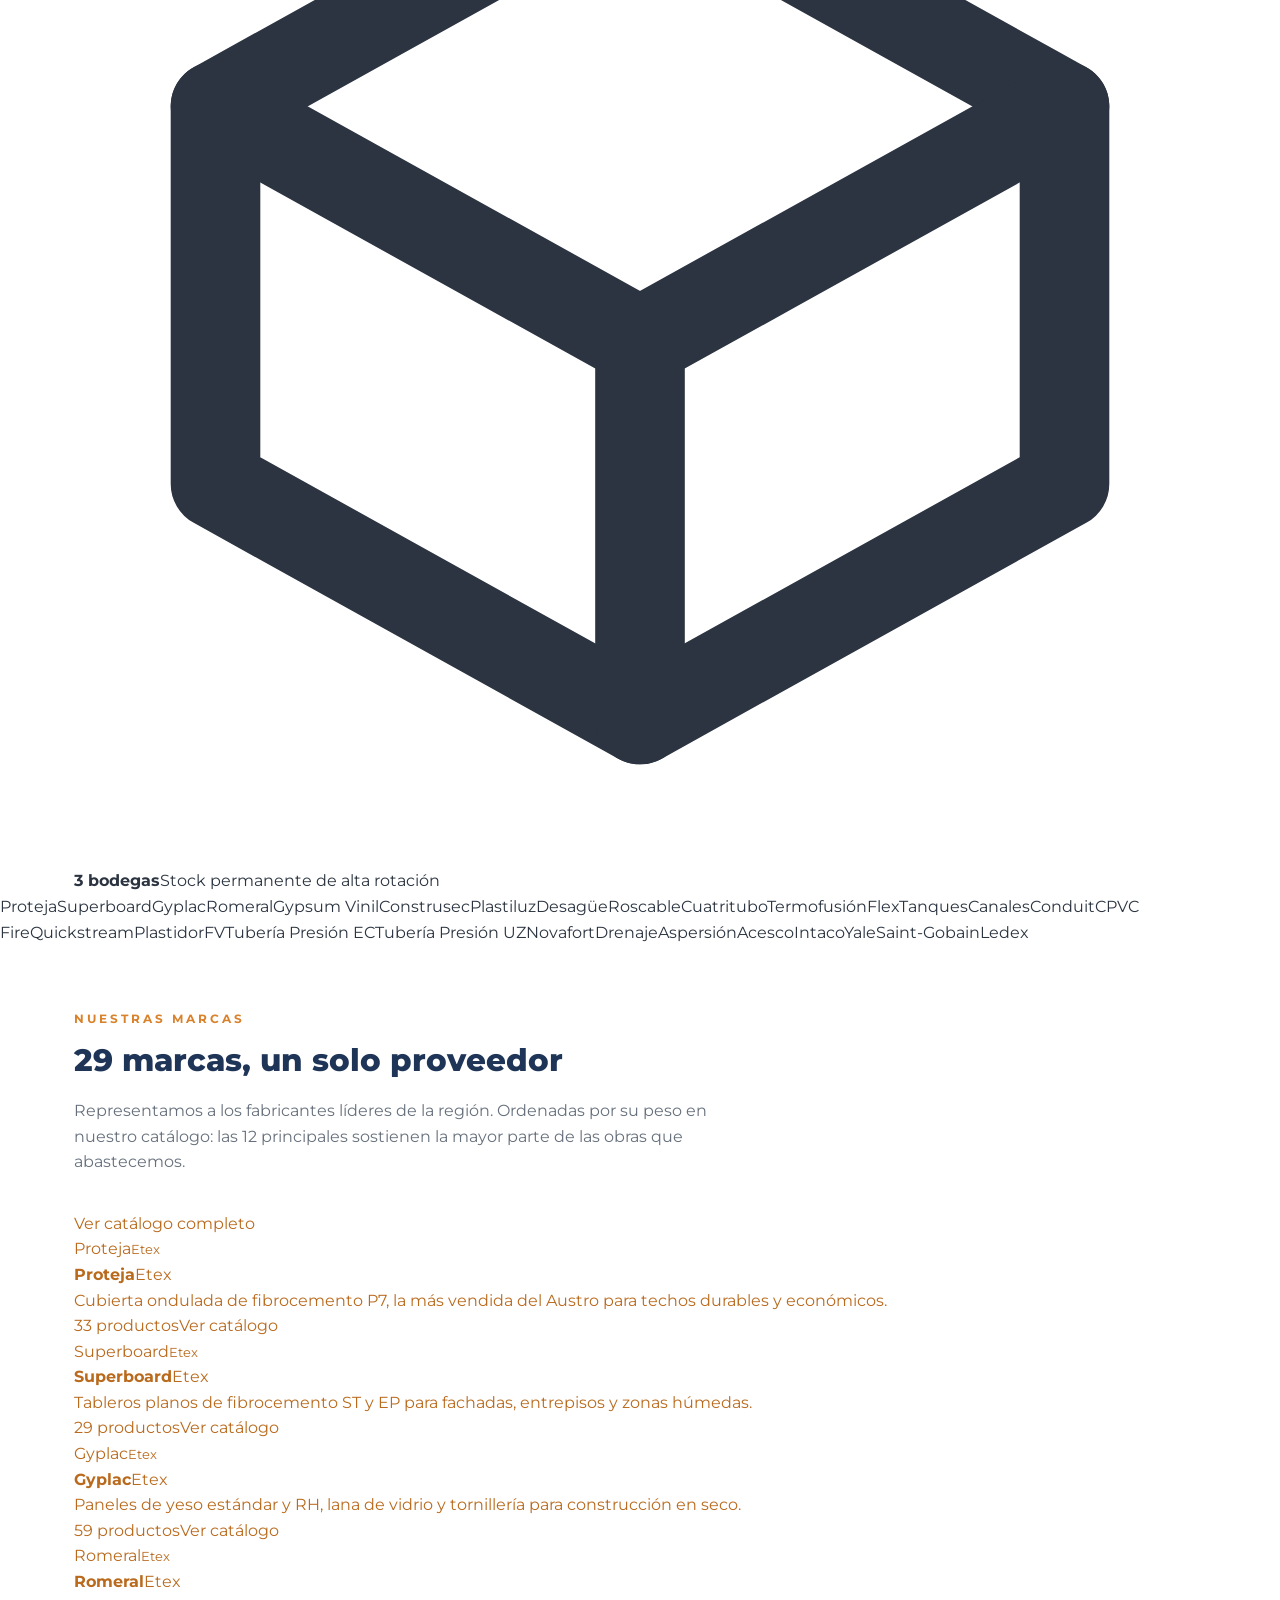
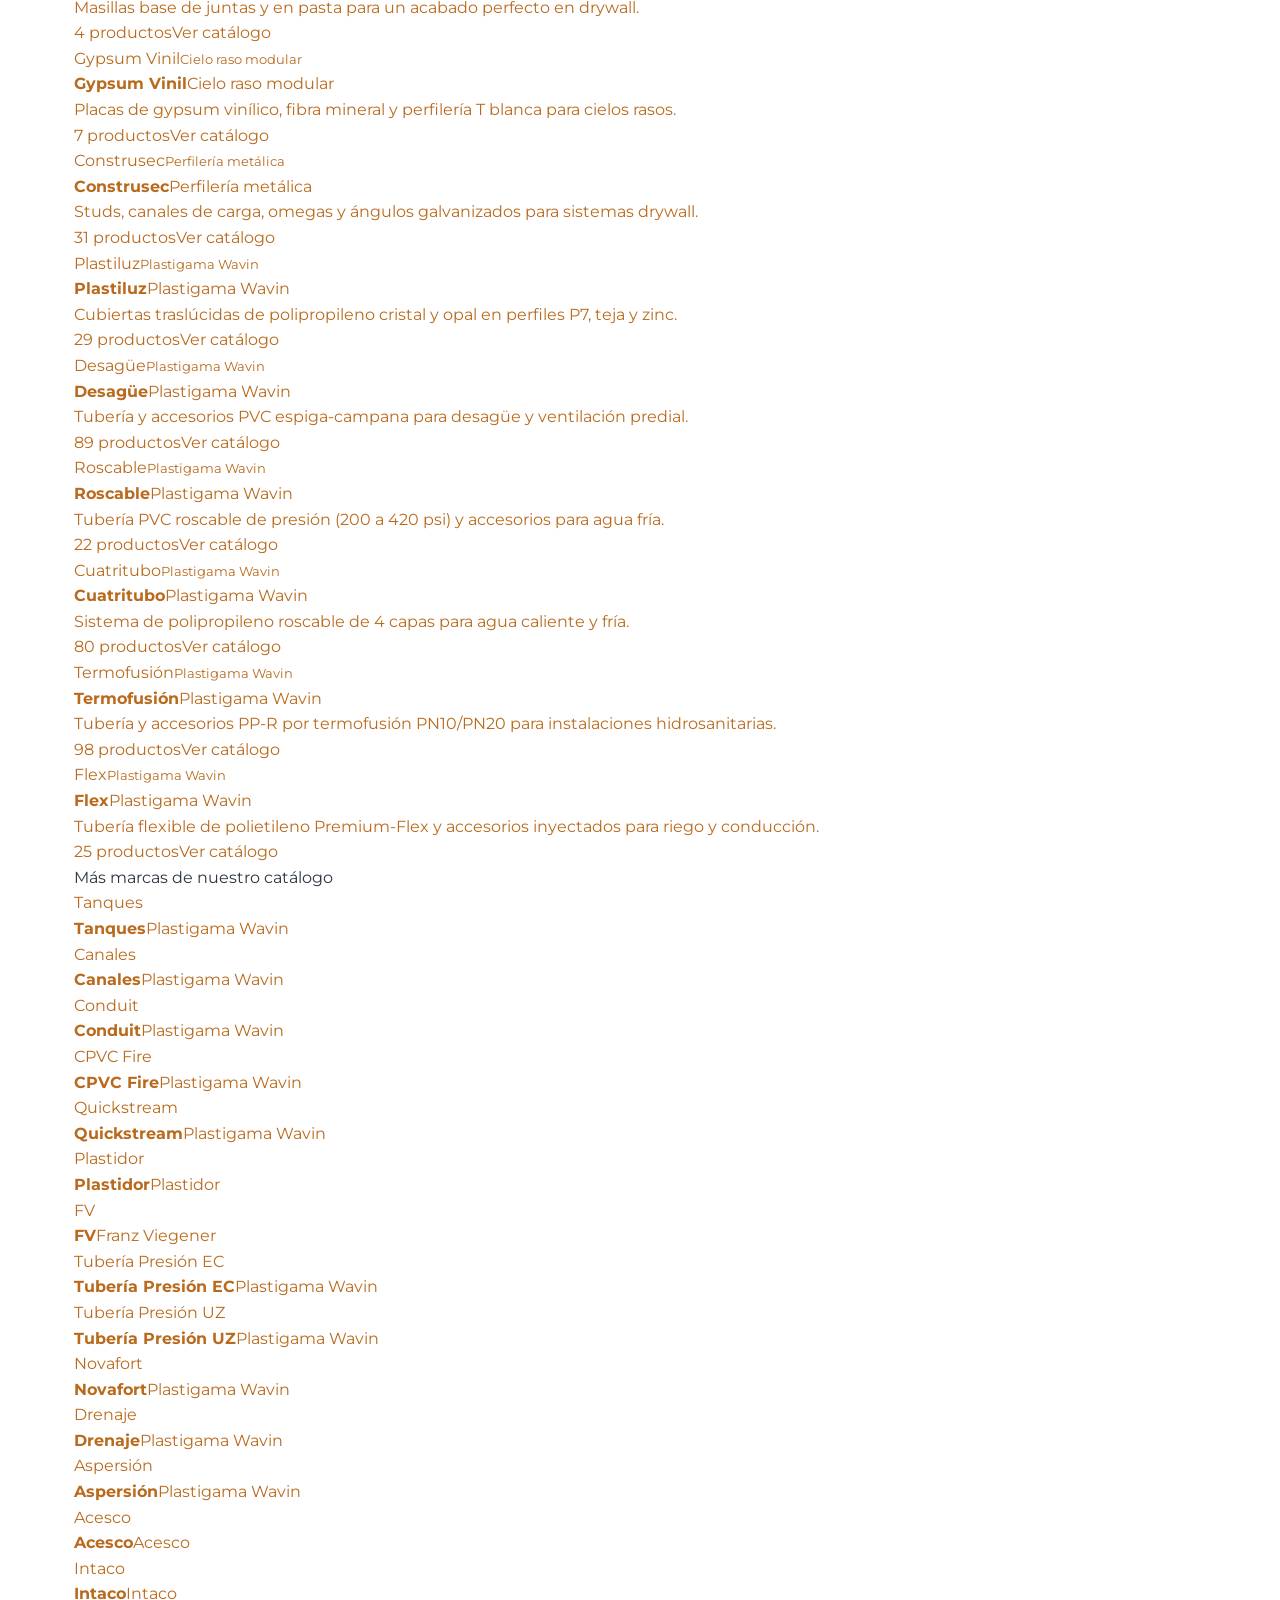
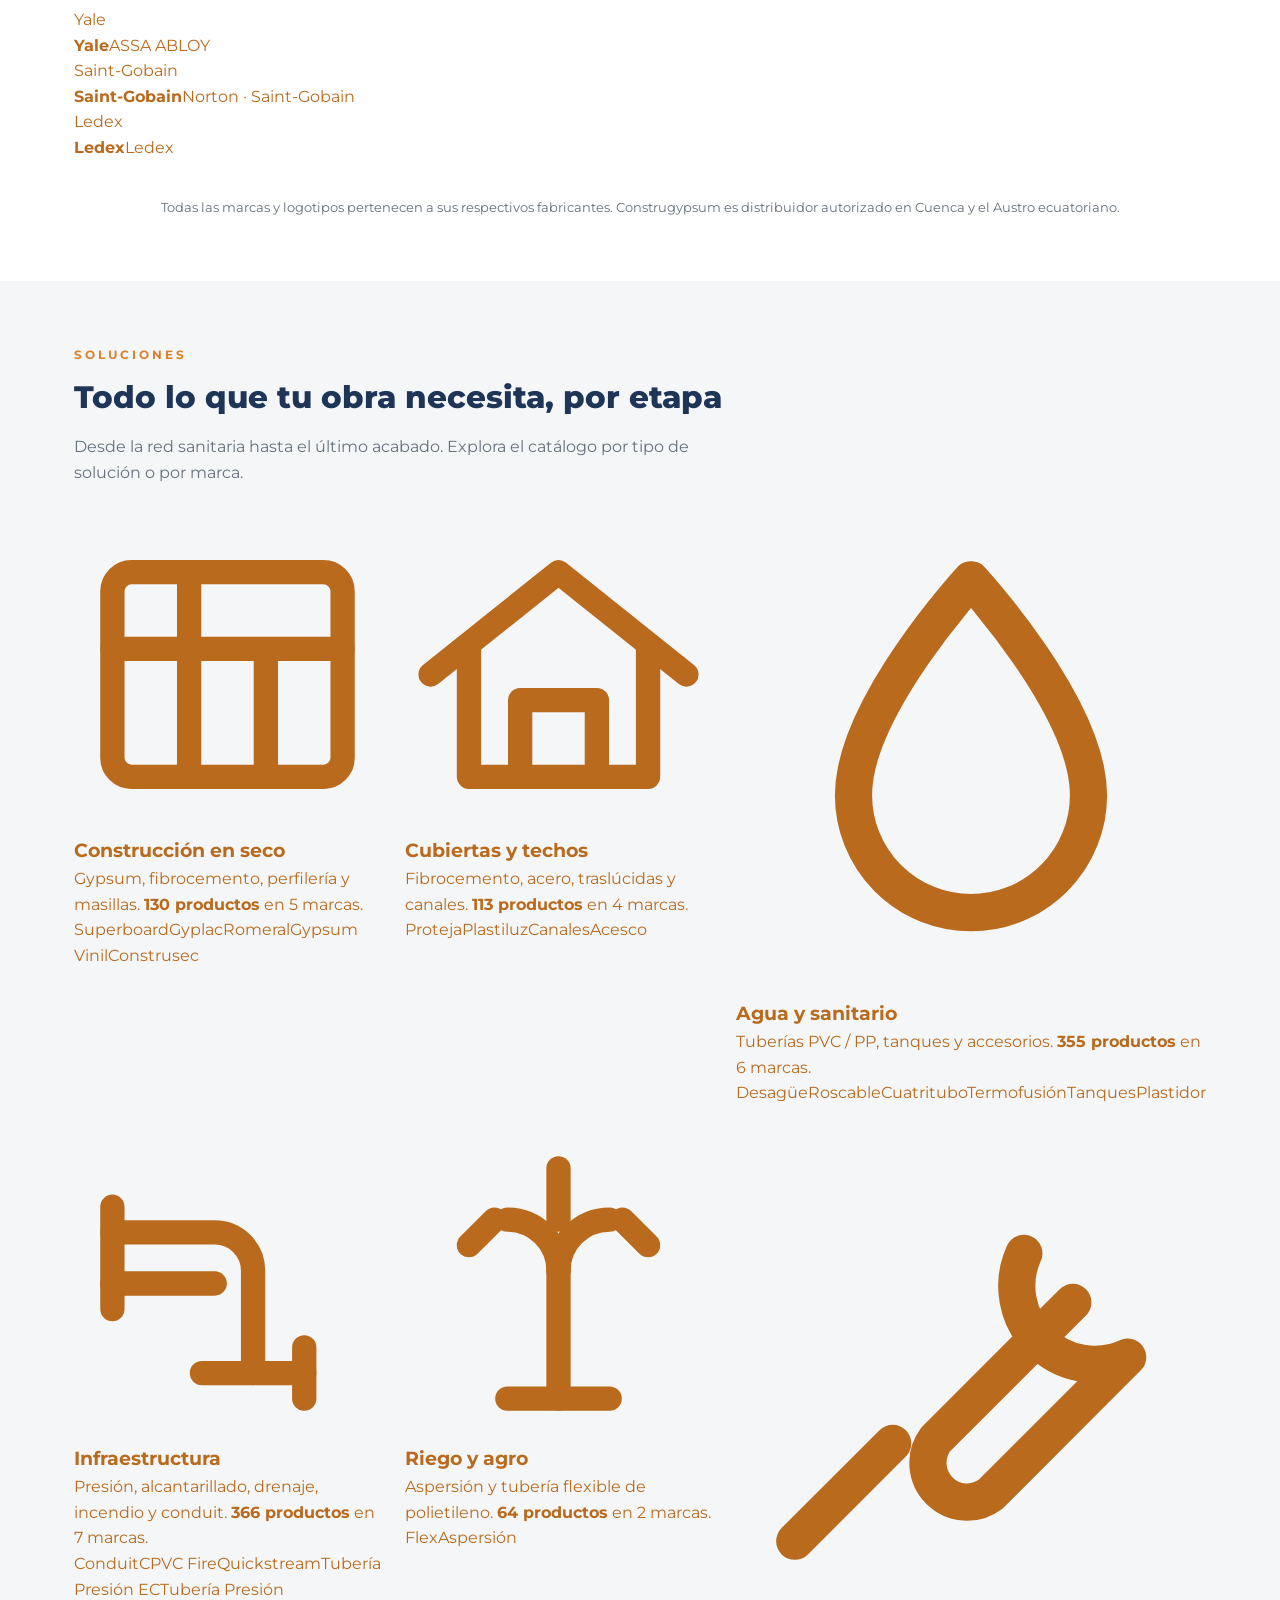
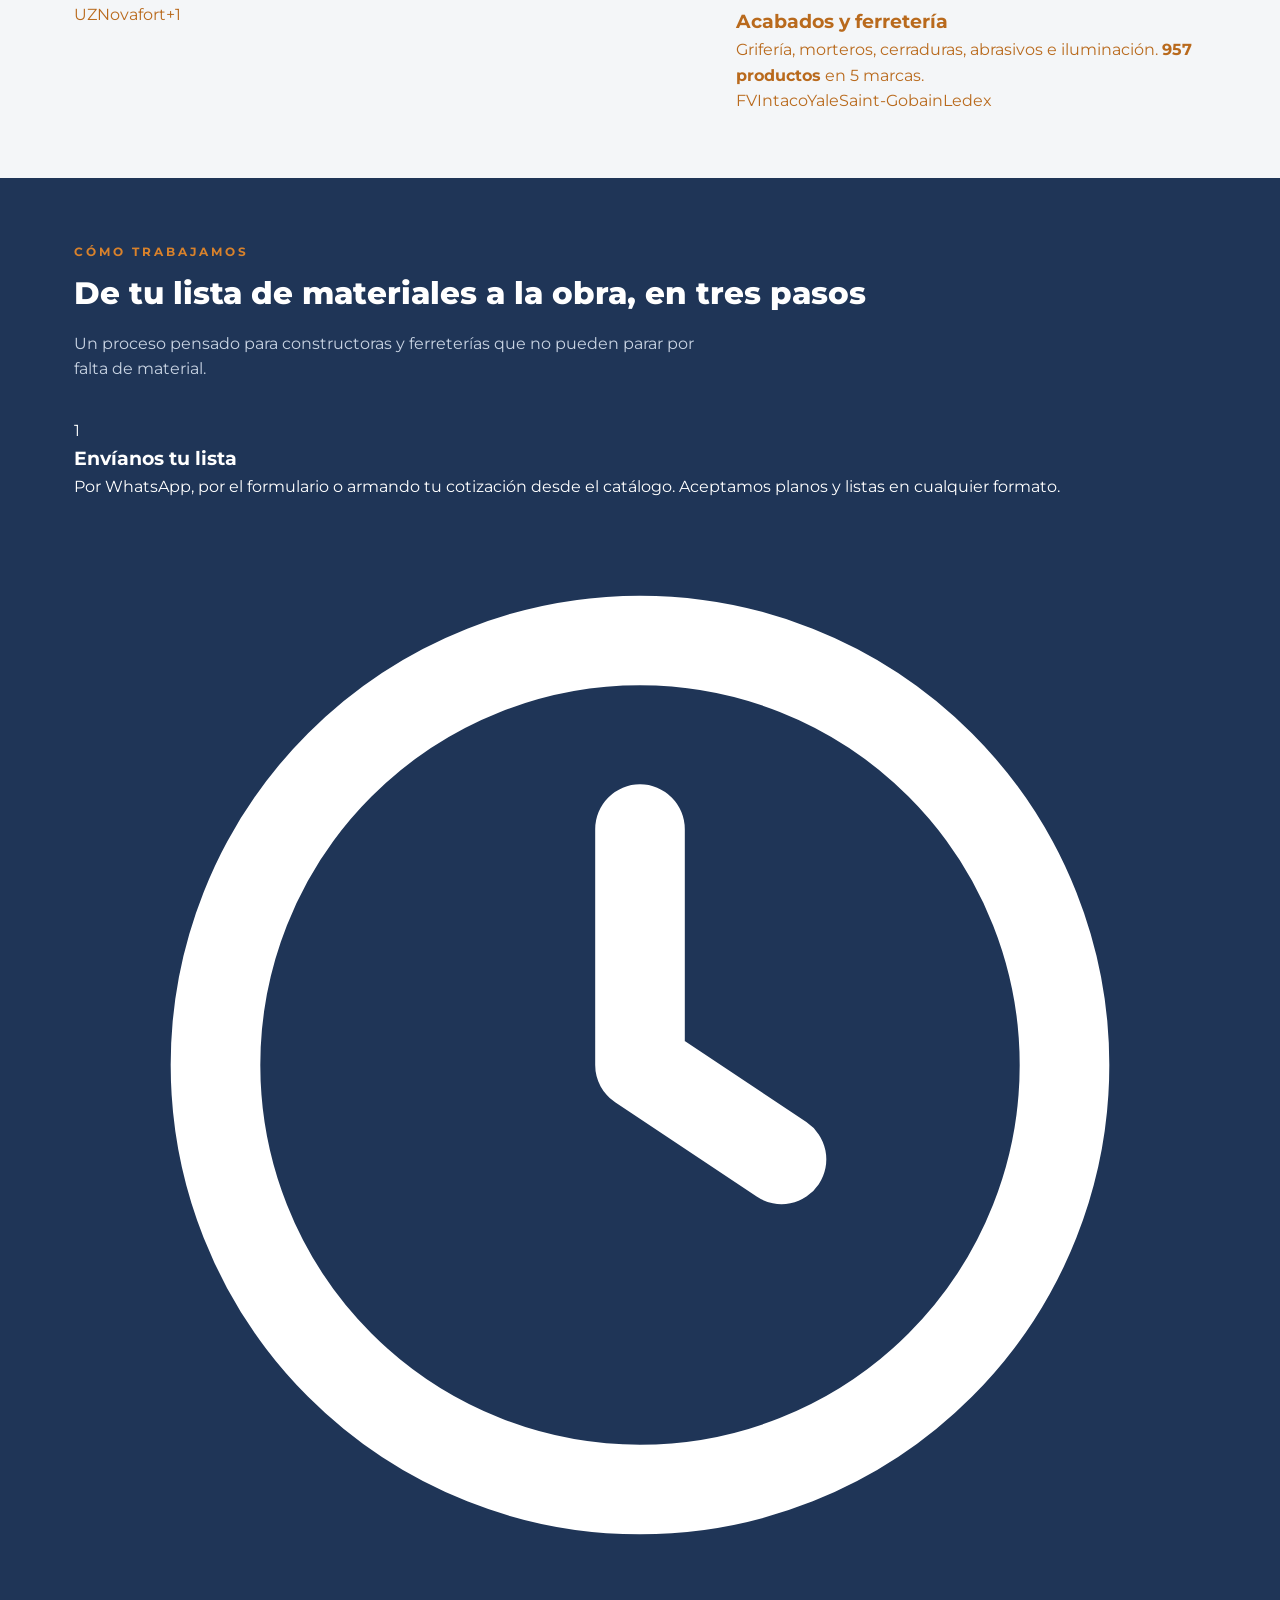
==== commit f6431478: "Sitio v2: páginas (29 marcas por prioridad, catálogo, cotización)" ====
--- a/index.html
+++ b/index.html
@@ -3,292 +3,488 @@
 <head>
   <meta charset="utf-8">
   <meta name="viewport" content="width=device-width, initial-scale=1">
-  <title>Construgypsum | Materiales de construcción en Cuenca, Ecuador — Distribuidor Plastigama, Acesco, Gyplac, Intaco, FV</title>
-  <meta name="description" content="Distribuidor autorizado de Plastigama Wavin, Acesco, Gyplac, Superboard, Intaco, Plastidor, FV y Cerámica California en Cuenca. Cotiza en línea, asesoría técnica y entrega oportuna.">
+  <title>Construgypsum | Materiales de construcción en Cuenca · 29 marcas, asesoría técnica y entrega en obra</title>
+  <meta name="description" content="Distribuidor autorizado de Plastigama Wavin, Etex (Gyplac, Superboard, Proteja), Acesco, Intaco, FV, Yale, Saint-Gobain y Ledex en Cuenca. Cotiza en línea y recibe respuesta en 24 horas.">
   <link rel="canonical" href="https://www.construgypsum.com/">
+  <link rel="icon" href="data:image/svg+xml,&lt;svg xmlns=&#x27;http://www.w3.org/2000/svg&#x27; viewBox=&#x27;0 0 64 64&#x27;&gt;&lt;rect width=&#x27;64&#x27; height=&#x27;64&#x27; rx=&#x27;14&#x27; fill=&#x27;#1F3557&#x27;/&gt;&lt;path d=&#x27;M14 50h36M19 50V26l13-10 13 10v24M27 50V38h10v12&#x27; fill=&#x27;none&#x27; stroke=&#x27;#fff&#x27; stroke-width=&#x27;4&#x27; stroke-linecap=&#x27;round&#x27; stroke-linejoin=&#x27;round&#x27;/&gt;&lt;circle cx=&#x27;32&#x27; cy=&#x27;29&#x27; r=&#x27;3&#x27; fill=&#x27;#D9822B&#x27;/&gt;&lt;/svg&gt;">
+  <meta name="theme-color" content="#1F3557">
   <meta property="og:url" content="https://www.construgypsum.com/">
   <meta property="og:type" content="website">
-  <meta property="og:title" content="Construgypsum — Materiales de construcción con asesoría técnica">
-  <meta property="og:description" content="8 líneas de productos de las mejores marcas, cotización en línea y entrega oportuna en Cuenca, Ecuador.">
-  <link href="https://fonts.googleapis.com/css2?family=Montserrat:wght@400;600;700;800&display=swap" rel="stylesheet">
+  <meta property="og:title" content="Construgypsum | Materiales de construcción en Cuenca · 29 marcas, asesoría técnica y entrega en obra">
+  <meta property="og:description" content="Distribuidor autorizado de Plastigama Wavin, Etex (Gyplac, Superboard, Proteja), Acesco, Intaco, FV, Yale, Saint-Gobain y Ledex en Cuenca. Cotiza en línea y recibe respuesta en 24 horas.">
+  <meta property="og:locale" content="es_EC">
+  <link rel="preconnect" href="https://fonts.googleapis.com">
+  <link rel="preconnect" href="https://fonts.gstatic.com" crossorigin>
+  <link href="https://fonts.googleapis.com/css2?family=Montserrat:wght@700;800&family=Inter:wght@400;500;600;700&display=swap" rel="stylesheet">
   <link rel="stylesheet" href="assets/css/styles.css">
-  <script type="application/ld+json">
-  {
-    "@context": "https://schema.org",
-    "@type": "LocalBusiness",
-    "name": "Construgypsum Cía. Ltda.",
-    "description": "Comercialización de materiales para la construcción: tuberías PVC, cubiertas metálicas, drywall/gypsum, fibrocemento, morteros, grifería y sanitarios.",
-    "url": "https://www.construgypsum.com/",
-    "telephone": "+593072884912",
-    "email": "ventas@construgypsum.com",
-    "address": {
-      "@type": "PostalAddress",
-      "streetAddress": "Nicanor Aguilar y Av. Solano, sector Redondel del Estadio",
-      "addressLocality": "Cuenca",
-      "addressCountry": "EC"
-    },
-    "openingHours": ["Mo-Fr 08:00-13:00", "Mo-Fr 14:00-17:00"],
-    "sameAs": [
-      "https://www.facebook.com/Construgypsum",
-      "https://www.instagram.com/construgypsumec"
-    ]
-  }
-  </script>
+  <script type="application/ld+json">{"@context": "https://schema.org", "@type": "LocalBusiness", "name": "Construgypsum Cía. Ltda.", "description": "Comercialización de materiales para la construcción: tuberías PVC, construcción en seco, cubiertas, morteros, grifería, cerraduras e iluminación.", "url": "https://www.construgypsum.com/", "telephone": "+593072884912", "email": "ventas@construgypsum.com", "address": {"@type": "PostalAddress", "streetAddress": "Nicanor Aguilar y Av. Solano, sector Redondel del Estadio", "addressLocality": "Cuenca", "addressRegion": "Azuay", "addressCountry": "EC"}, "openingHours": ["Mo-Fr 08:00-13:00", "Mo-Fr 14:00-17:00"], "sameAs": ["https://www.facebook.com/Construgypsum", "https://www.instagram.com/construgypsumec"], "brand": [{"@type": "Brand", "name": "Proteja"}, {"@type": "Brand", "name": "Superboard"}, {"@type": "Brand", "name": "Gyplac"}, {"@type": "Brand", "name": "Romeral"}, {"@type": "Brand", "name": "Gypsum Vinil"}, {"@type": "Brand", "name": "Construsec"}, {"@type": "Brand", "name": "Plastiluz"}, {"@type": "Brand", "name": "Desagüe"}, {"@type": "Brand", "name": "Roscable"}, {"@type": "Brand", "name": "Cuatritubo"}, {"@type": "Brand", "name": "Termofusión"}, {"@type": "Brand", "name": "Flex"}, {"@type": "Brand", "name": "Tanques"}, {"@type": "Brand", "name": "Canales"}, {"@type": "Brand", "name": "Conduit"}, {"@type": "Brand", "name": "CPVC Fire"}, {"@type": "Brand", "name": "Quickstream"}, {"@type": "Brand", "name": "Plastidor"}, {"@type": "Brand", "name": "FV"}, {"@type": "Brand", "name": "Tubería Presión EC"}, {"@type": "Brand", "name": "Tubería Presión UZ"}, {"@type": "Brand", "name": "Novafort"}, {"@type": "Brand", "name": "Drenaje"}, {"@type": "Brand", "name": "Aspersión"}, {"@type": "Brand", "name": "Acesco"}, {"@type": "Brand", "name": "Intaco"}, {"@type": "Brand", "name": "Yale"}, {"@type": "Brand", "name": "Saint-Gobain"}, {"@type": "Brand", "name": "Ledex"}]}</script>
 </head>
 <body>
-
-  <!-- Barra superior -->
+  <a class="skip-link" href="#main">Saltar al contenido</a>
   <div class="topbar">
     <div class="container">
-      <div>📞 <a href="tel:+593072884912">(07) 2 88 49 12</a> · <a href="https://wa.me/593996144904">WhatsApp 099 614 4904</a></div>
-      <div><strong>Lun–Vie</strong> 08h00–13h00 / 14h00–17h00 · Cuenca, Ecuador</div>
+      <div class="tb-left">
+        <a href="tel:+593072884912"><svg class="" viewBox="0 0 24 24" fill="none" stroke="currentColor" stroke-width="1.9" stroke-linecap="round" stroke-linejoin="round" aria-hidden="true"><path d="M22 16.9v3a2 2 0 0 1-2.2 2 19.8 19.8 0 0 1-8.6-3.1 19.5 19.5 0 0 1-6-6A19.8 19.8 0 0 1 2.1 4.2 2 2 0 0 1 4.1 2h3a2 2 0 0 1 2 1.7c.1.9.4 1.8.7 2.7a2 2 0 0 1-.5 2.1L8 9.8a16 16 0 0 0 6 6l1.3-1.3a2 2 0 0 1 2.1-.4c.9.3 1.8.6 2.7.7a2 2 0 0 1 1.7 2z"/></svg> (07) 2 88 49 12</a>
+        <a href="https://wa.me/593996144904?text=Hola%20Construgypsum%2C%20necesito%20informaci%C3%B3n" target="_blank" rel="noopener"><svg class="" viewBox="0 0 24 24" fill="none" stroke="currentColor" stroke-width="1.9" stroke-linecap="round" stroke-linejoin="round" aria-hidden="true"><path d="M3 21l1.6-4.7A9 9 0 1 1 8 19.3L3 21z"/><path d="M9 10.2c.3 1.6 2.2 3.5 3.8 3.8l1.2-1.2 2 1-.4 1.7c-.3.6-1 .9-1.7.7A8.6 8.6 0 0 1 7.8 10c-.2-.7.1-1.4.7-1.7l1.7-.4 1 2L9 10.2z"/></svg> WhatsApp 099 614 4904</a>
+        <a href="mailto:ventas@construgypsum.com" class="tb-mail"><svg class="" viewBox="0 0 24 24" fill="none" stroke="currentColor" stroke-width="1.9" stroke-linecap="round" stroke-linejoin="round" aria-hidden="true"><rect x="3" y="5" width="18" height="14" rx="2"/><path d="M3 7l9 6 9-6"/></svg> ventas@construgypsum.com</a>
+      </div>
+      <div class="tb-right">
+        <span><svg class="" viewBox="0 0 24 24" fill="none" stroke="currentColor" stroke-width="1.9" stroke-linecap="round" stroke-linejoin="round" aria-hidden="true"><circle cx="12" cy="12" r="9"/><path d="M12 7v5l3 2"/></svg> <strong>Lun–Vie</strong> 08h00–13h00 · 14h00–17h00</span>
+        <span><svg class="" viewBox="0 0 24 24" fill="none" stroke="currentColor" stroke-width="1.9" stroke-linecap="round" stroke-linejoin="round" aria-hidden="true"><path d="M20 10c0 6-8 12-8 12S4 16 4 10a8 8 0 0 1 16 0z"/><circle cx="12" cy="10" r="3"/></svg> Cuenca, Ecuador</span>
+      </div>
     </div>
   </div>
-
-  <!-- Header -->
   <header class="site-header">
     <div class="container">
-      <a class="logo" href="index.html" aria-label="Construgypsum — inicio">
-        <span class="logo-main">CON<span>STRU</span>gypsum</span>
-        <span class="logo-tag">Materializa tus sueños y construye tus ideas…</span>
+      <a class="logo" href="index.html" aria-label="Construgypsum · inicio">
+        <span class="logo-mark"><svg viewBox="0 0 24 24" fill="none" stroke="currentColor" stroke-width="2" stroke-linecap="round" stroke-linejoin="round" aria-hidden="true"><path d="M3 20h18"/><path d="M5 20V9l7-5 7 5v11"/><path d="M9 20v-5h6v5"/><path d="M12 9h.01"/></svg></span>
+        <span class="logo-text">
+          <span class="logo-main">CONSTRU<span>GYPSUM</span></span>
+          <span class="logo-tag">Materiales de construcción · Cuenca</span>
+        </span>
       </a>
-      <nav class="main-nav" aria-label="Navegación principal">
-        <a href="index.html" class="active">Inicio</a>
-        <a href="productos.html">Productos</a>
-        <a href="nosotros.html">Nosotros</a>
-        <a href="proyectos.html">Proyectos</a>
-        <a href="contacto.html">Contacto</a>
-      </nav>
+      <nav class="main-nav" aria-label="Navegación principal"><a href="index.html" class="active">Inicio</a><a href="productos.html">Productos</a><a href="nosotros.html">Nosotros</a><a href="proyectos.html">Proyectos</a><a href="contacto.html">Contacto</a></nav>
+      <form class="header-search" data-site-search role="search">
+        <svg class="" viewBox="0 0 24 24" fill="none" stroke="currentColor" stroke-width="1.9" stroke-linecap="round" stroke-linejoin="round" aria-hidden="true"><circle cx="11" cy="11" r="7"/><path d="M21 21l-4.3-4.3"/></svg>
+        <input type="search" name="q" placeholder="Buscar productos…" aria-label="Buscar productos">
+      </form>
       <div class="nav-cta">
-        <a class="quote-link" href="cotizacion.html">Mi cotización <span class="quote-badge">0</span></a>
+        <a class="quote-link" href="cotizacion.html" aria-label="Mi cotización"><svg class="" viewBox="0 0 24 24" fill="none" stroke="currentColor" stroke-width="1.9" stroke-linecap="round" stroke-linejoin="round" aria-hidden="true"><path d="M3 4h2l2.4 11.2a2 2 0 0 0 2 1.6h8.6a2 2 0 0 0 2-1.5L22 8H6"/><circle cx="9.5" cy="20.5" r="1.2"/><circle cx="17.5" cy="20.5" r="1.2"/></svg><span class="lbl">Mi cotización</span><span class="quote-badge">0</span></a>
         <a class="btn btn-primary btn-sm" href="cotizacion.html">Cotizar ahora</a>
-        <button class="nav-toggle" aria-label="Abrir menú" aria-expanded="false">☰</button>
+        <button class="nav-toggle" aria-label="Abrir menú" aria-expanded="false" aria-controls="drawer"><svg class="" viewBox="0 0 24 24" fill="none" stroke="currentColor" stroke-width="1.9" stroke-linecap="round" stroke-linejoin="round" aria-hidden="true"><path d="M4 7h16M4 12h16M4 17h16"/></svg></button>
       </div>
     </div>
   </header>
-
-  <!-- Hero -->
+  <div class="drawer" id="drawer" aria-hidden="true">
+    <div class="drawer-backdrop"></div>
+    <div class="drawer-panel" role="dialog" aria-label="Menú">
+      <div class="drawer-head">
+        <span class="logo-main">CONSTRU<span style="color:var(--orange-500)">GYPSUM</span></span>
+        <button class="drawer-close" aria-label="Cerrar menú"><svg class="" viewBox="0 0 24 24" fill="none" stroke="currentColor" stroke-width="1.9" stroke-linecap="round" stroke-linejoin="round" aria-hidden="true"><path d="M18 6L6 18M6 6l12 12"/></svg></button>
+      </div>
+      <form class="header-search" style="display:block;max-width:none;margin:0 0 12px" data-site-search role="search">
+        <svg class="" viewBox="0 0 24 24" fill="none" stroke="currentColor" stroke-width="1.9" stroke-linecap="round" stroke-linejoin="round" aria-hidden="true"><circle cx="11" cy="11" r="7"/><path d="M21 21l-4.3-4.3"/></svg><input type="search" name="q" placeholder="Buscar productos…" aria-label="Buscar productos">
+      </form>
+      <a class="nav-item active" href="index.html">Inicio</a><a class="nav-item" href="productos.html">Productos</a><a class="nav-item" href="nosotros.html">Nosotros</a><a class="nav-item" href="proyectos.html">Proyectos</a><a class="nav-item" href="contacto.html">Contacto</a>
+      <a class="nav-item" href="cotizacion.html">Mi cotización</a>
+      <div class="drawer-foot">
+        <a class="btn btn-primary btn-block" href="cotizacion.html">Cotizar ahora</a>
+        <a class="btn btn-wa btn-block" href="https://wa.me/593996144904?text=Hola%20Construgypsum%2C%20necesito%20informaci%C3%B3n" target="_blank" rel="noopener"><svg class="" viewBox="0 0 24 24" fill="none" stroke="currentColor" stroke-width="1.9" stroke-linecap="round" stroke-linejoin="round" aria-hidden="true"><path d="M3 21l1.6-4.7A9 9 0 1 1 8 19.3L3 21z"/><path d="M9 10.2c.3 1.6 2.2 3.5 3.8 3.8l1.2-1.2 2 1-.4 1.7c-.3.6-1 .9-1.7.7A8.6 8.6 0 0 1 7.8 10c-.2-.7.1-1.4.7-1.7l1.7-.4 1 2L9 10.2z"/></svg> WhatsApp</a>
+        <div class="drawer-contact"><span>(07) 2 88 49 12 · 099 614 4904</span><span>Lun–Vie 08h00–13h00 · 14h00–17h00</span><span>Nicanor Aguilar y Av. Solano, sector Redondel del Estadio, Cuenca</span></div>
+      </div>
+    </div>
+  </div>
+  <main id="main">
+  <!-- HERO -->
   <section class="hero">
     <div class="container">
       <div>
-        <h1>Materiales de construcción con <em>asesoría técnica</em> y entrega oportuna</h1>
-        <p class="lead">Desde 2004 abastecemos a constructoras, ferreterías y maestros de obra en el Austro con 8 líneas de productos de las marcas líderes del mercado.</p>
+        <div class="hero-eyebrow"><span class="dot">29</span> marcas líderes · 1.985 productos en stock permanente</div>
+        <h1>Materiales de construcción con <em>asesoría técnica</em> y entrega a tu obra</h1>
+        <p class="lead">Desde 2004 abastecemos a constructoras, ferreterías y maestros de obra del Austro. Un solo proveedor para tuberías, construcción en seco, cubiertas, grifería y acabados.</p>
         <div class="hero-actions">
-          <a class="btn btn-primary" href="productos.html">Ver catálogo</a>
-          <a class="btn btn-light" href="https://wa.me/593996144904?text=Hola%2C%20quiero%20una%20cotizaci%C3%B3n">Cotizar por WhatsApp</a>
+          <a class="btn btn-primary btn-lg" href="productos.html"><svg class="" viewBox="0 0 24 24" fill="none" stroke="currentColor" stroke-width="1.9" stroke-linecap="round" stroke-linejoin="round" aria-hidden="true"><circle cx="11" cy="11" r="7"/><path d="M21 21l-4.3-4.3"/></svg> Explorar catálogo</a>
+          <a class="btn btn-white-outline btn-lg" href="#marcas">Ver las 29 marcas</a>
         </div>
         <div class="hero-trust">
-          <div><strong>+30</strong> años de experiencia</div>
-          <div><strong>8</strong> líneas de producto</div>
-          <div><strong>&lt;24 h</strong> respuesta a cotizaciones</div>
-          <div><strong>100%</strong> productos con garantía</div>
-        </div>
-      </div>
-      <div class="img-ph img-ph--tall">
-        <span class="ph-label">[Foto: bodega o mostrador de Construgypsum con productos apilados y personal atendiendo]</span>
-      </div>
-    </div>
-  </section>
-
-  <!-- Líneas de producto -->
+          <div><strong data-count="30" data-prefix="+">+30</strong>años en el mercado</div>
+          <div><strong data-count="29">29</strong>marcas distribuidas</div>
+          <div><strong data-count="1985">1.985</strong>productos en catálogo</div>
+          <div><strong>&lt;24<span>h</span></strong>respuesta a cotizaciones</div>
+        </div>
+      </div>
+      <div class="quick-quote" data-quick-quote>
+        <h3>Cotización rápida <span class="pill">Respuesta en 24 h</span></h3>
+        <p>Pega tu lista de materiales tal como la tienes. Nosotros la organizamos y te respondemos con precios y disponibilidad.</p>
+        <label for="qq-list" class="sr-only">Lista de materiales</label>
+        <textarea id="qq-list" placeholder="Ej.:&#10;120 planchas Gyplac 12.7 mm&#10;40 tubos desagüe 110 mm&#10;15 sacos Bondex porcelanato"></textarea>
+        <div class="row">
+          <input type="text" name="nombre" placeholder="Tu nombre" aria-label="Tu nombre" autocomplete="name">
+          <input type="tel" name="telefono" placeholder="Teléfono / WhatsApp" aria-label="Teléfono" autocomplete="tel">
+        </div>
+        <div class="actions">
+          <a class="btn btn-wa" data-qq-wa href="https://wa.me/593996144904?text=Hola%20Construgypsum%2C%20quiero%20cotizar" target="_blank" rel="noopener"><svg class="" viewBox="0 0 24 24" fill="none" stroke="currentColor" stroke-width="1.9" stroke-linecap="round" stroke-linejoin="round" aria-hidden="true"><path d="M3 21l1.6-4.7A9 9 0 1 1 8 19.3L3 21z"/><path d="M9 10.2c.3 1.6 2.2 3.5 3.8 3.8l1.2-1.2 2 1-.4 1.7c-.3.6-1 .9-1.7.7A8.6 8.6 0 0 1 7.8 10c-.2-.7.1-1.4.7-1.7l1.7-.4 1 2L9 10.2z"/></svg> Enviar por WhatsApp</a>
+          <button class="btn btn-navy" type="button" data-qq-send><svg class="" viewBox="0 0 24 24" fill="none" stroke="currentColor" stroke-width="1.9" stroke-linecap="round" stroke-linejoin="round" aria-hidden="true"><path d="M9 6h11M9 12h11M9 18h11"/><circle cx="4.5" cy="6" r="1"/><circle cx="4.5" cy="12" r="1"/><circle cx="4.5" cy="18" r="1"/></svg> Armar mi cotización</button>
+        </div>
+        <p class="foot"><svg class="" viewBox="0 0 24 24" fill="none" stroke="currentColor" stroke-width="1.9" stroke-linecap="round" stroke-linejoin="round" aria-hidden="true"><circle cx="12" cy="12" r="9"/><path d="M8.5 12.5l2.5 2.5 5-5"/></svg> Sin compromiso · Precios por volumen para profesionales</p>
+      </div>
+    </div>
+  </section>
+
+  <!-- CONFIANZA -->
+  <div class="trust-strip">
+    <div class="container">
+      <div class="trust-item"><div class="ico"><svg class="" viewBox="0 0 24 24" fill="none" stroke="currentColor" stroke-width="1.9" stroke-linecap="round" stroke-linejoin="round" aria-hidden="true"><path d="M12 3l8 3v6c0 5-3.5 8.5-8 9-4.5-.5-8-4-8-9V6l8-3z"/><path d="M9 12l2 2 4-4"/></svg></div><div><strong>Garantía de fábrica</strong><span>Distribuidor autorizado de cada marca</span></div></div>
+      <div class="trust-item"><div class="ico"><svg class="" viewBox="0 0 24 24" fill="none" stroke="currentColor" stroke-width="1.9" stroke-linecap="round" stroke-linejoin="round" aria-hidden="true"><path d="M3 7h11v9H3zM14 10h4l3 3v3h-7z"/><circle cx="7" cy="18" r="2"/><circle cx="17" cy="18" r="2"/></svg></div><div><strong>Entrega en obra</strong><span>Despacho programado en Cuenca y el Austro</span></div></div>
+      <div class="trust-item"><div class="ico"><svg class="" viewBox="0 0 24 24" fill="none" stroke="currentColor" stroke-width="1.9" stroke-linecap="round" stroke-linejoin="round" aria-hidden="true"><rect x="5" y="3" width="14" height="18" rx="2"/><path d="M8 7h8M8 12h2M8 16h2M14 12h2M14 16h2"/></svg></div><div><strong>Cálculo de materiales</strong><span>Departamento de Proyectos sin costo</span></div></div>
+      <div class="trust-item"><div class="ico"><svg class="" viewBox="0 0 24 24" fill="none" stroke="currentColor" stroke-width="1.9" stroke-linecap="round" stroke-linejoin="round" aria-hidden="true"><path d="M21 8l-9-5-9 5v8l9 5 9-5V8z"/><path d="M3 8l9 5 9-5M12 13v8"/></svg></div><div><strong>3 bodegas</strong><span>Stock permanente de alta rotación</span></div></div>
+    </div>
+  </div>
+
+  <div class="brand-marquee" aria-hidden="true"><div class="track"><span class="item">Proteja</span><span class="item">Superboard</span><span class="item">Gyplac</span><span class="item">Romeral</span><span class="item">Gypsum Vinil</span><span class="item">Construsec</span><span class="item">Plastiluz</span><span class="item">Desagüe</span><span class="item">Roscable</span><span class="item">Cuatritubo</span><span class="item">Termofusión</span><span class="item">Flex</span><span class="item">Tanques</span><span class="item">Canales</span><span class="item">Conduit</span><span class="item">CPVC Fire</span><span class="item">Quickstream</span><span class="item">Plastidor</span><span class="item">FV</span><span class="item">Tubería Presión EC</span><span class="item">Tubería Presión UZ</span><span class="item">Novafort</span><span class="item">Drenaje</span><span class="item">Aspersión</span><span class="item">Acesco</span><span class="item">Intaco</span><span class="item">Yale</span><span class="item">Saint-Gobain</span><span class="item">Ledex</span></div></div>
+
+  <!-- MARCAS -->
+  <section class="section" id="marcas">
+    <div class="container">
+      <div class="section-head section-head--row reveal">
+        <div>
+          <p class="kicker">Nuestras marcas</p>
+          <h2>29 marcas, un solo proveedor</h2>
+          <p class="sub">Representamos a los fabricantes líderes de la región. Ordenadas por su peso en nuestro catálogo: las 12 principales sostienen la mayor parte de las obras que abastecemos.</p>
+        </div>
+        <a class="link-arrow" href="productos.html">Ver catálogo completo</a>
+      </div>
+      <div class="brand-wall brand-wall--tier1 reveal-stagger">
+        <a class="brand-tile" href="productos.html#proteja" style="--hue:16" title="Proteja · Etex">
+                    <div class="brand-logo" data-logo="assets/img/marcas/proteja.png"><div class="brand-wordmark">Proteja<small>Etex</small></div></div>
+          <div class="brand-meta"><strong>Proteja</strong><span>Etex</span></div><p>Cubierta ondulada de fibrocemento P7, la más vendida del Austro para techos durables y económicos.</p><div class="brand-foot"><span class="count">33 productos</span><span class="go">Ver catálogo</span></div>
+        </a>
+        <a class="brand-tile" href="productos.html#superboard" style="--hue:205" title="Superboard · Etex">
+                    <div class="brand-logo" data-logo="assets/img/marcas/superboard.png"><div class="brand-wordmark">Superboard<small>Etex</small></div></div>
+          <div class="brand-meta"><strong>Superboard</strong><span>Etex</span></div><p>Tableros planos de fibrocemento ST y EP para fachadas, entrepisos y zonas húmedas.</p><div class="brand-foot"><span class="count">29 productos</span><span class="go">Ver catálogo</span></div>
+        </a>
+        <a class="brand-tile" href="productos.html#gyplac" style="--hue:222" title="Gyplac · Etex">
+                    <div class="brand-logo" data-logo="assets/img/marcas/gyplac.png"><div class="brand-wordmark">Gyplac<small>Etex</small></div></div>
+          <div class="brand-meta"><strong>Gyplac</strong><span>Etex</span></div><p>Paneles de yeso estándar y RH, lana de vidrio y tornillería para construcción en seco.</p><div class="brand-foot"><span class="count">59 productos</span><span class="go">Ver catálogo</span></div>
+        </a>
+        <a class="brand-tile" href="productos.html#romeral" style="--hue:38" title="Romeral · Etex">
+                    <div class="brand-logo" data-logo="assets/img/marcas/romeral.png"><div class="brand-wordmark">Romeral<small>Etex</small></div></div>
+          <div class="brand-meta"><strong>Romeral</strong><span>Etex</span></div><p>Masillas base de juntas y en pasta para un acabado perfecto en drywall.</p><div class="brand-foot"><span class="count">4 productos</span><span class="go">Ver catálogo</span></div>
+        </a>
+        <a class="brand-tile" href="productos.html#gypsum-vinil" style="--hue:190" title="Gypsum Vinil · Cielo raso modular">
+                    <div class="brand-logo" data-logo="assets/img/marcas/gypsum-vinil.png"><div class="brand-wordmark">Gypsum Vinil<small>Cielo raso modular</small></div></div>
+          <div class="brand-meta"><strong>Gypsum Vinil</strong><span>Cielo raso modular</span></div><p>Placas de gypsum vinílico, fibra mineral y perfilería T blanca para cielos rasos.</p><div class="brand-foot"><span class="count">7 productos</span><span class="go">Ver catálogo</span></div>
+        </a>
+        <a class="brand-tile" href="productos.html#construsec" style="--hue:232" title="Construsec · Perfilería metálica">
+                    <div class="brand-logo" data-logo="assets/img/marcas/construsec.png"><div class="brand-wordmark">Construsec<small>Perfilería metálica</small></div></div>
+          <div class="brand-meta"><strong>Construsec</strong><span>Perfilería metálica</span></div><p>Studs, canales de carga, omegas y ángulos galvanizados para sistemas drywall.</p><div class="brand-foot"><span class="count">31 productos</span><span class="go">Ver catálogo</span></div>
+        </a>
+        <a class="brand-tile" href="productos.html#plastiluz" style="--hue:48" title="Plastiluz · Plastigama Wavin">
+                    <div class="brand-logo" data-logo="assets/img/marcas/plastiluz.png"><div class="brand-wordmark">Plastiluz<small>Plastigama Wavin</small></div></div>
+          <div class="brand-meta"><strong>Plastiluz</strong><span>Plastigama Wavin</span></div><p>Cubiertas traslúcidas de polipropileno cristal y opal en perfiles P7, teja y zinc.</p><div class="brand-foot"><span class="count">29 productos</span><span class="go">Ver catálogo</span></div>
+        </a>
+        <a class="brand-tile" href="productos.html#desague" style="--hue:210" title="Desagüe · Plastigama Wavin">
+                    <div class="brand-logo" data-logo="assets/img/marcas/desague.png"><div class="brand-wordmark">Desagüe<small>Plastigama Wavin</small></div></div>
+          <div class="brand-meta"><strong>Desagüe</strong><span>Plastigama Wavin</span></div><p>Tubería y accesorios PVC espiga-campana para desagüe y ventilación predial.</p><div class="brand-foot"><span class="count">89 productos</span><span class="go">Ver catálogo</span></div>
+        </a>
+        <a class="brand-tile" href="productos.html#roscable" style="--hue:200" title="Roscable · Plastigama Wavin">
+                    <div class="brand-logo" data-logo="assets/img/marcas/roscable.png"><div class="brand-wordmark">Roscable<small>Plastigama Wavin</small></div></div>
+          <div class="brand-meta"><strong>Roscable</strong><span>Plastigama Wavin</span></div><p>Tubería PVC roscable de presión (200 a 420 psi) y accesorios para agua fría.</p><div class="brand-foot"><span class="count">22 productos</span><span class="go">Ver catálogo</span></div>
+        </a>
+        <a class="brand-tile" href="productos.html#cuatritubo" style="--hue:150" title="Cuatritubo · Plastigama Wavin">
+                    <div class="brand-logo" data-logo="assets/img/marcas/cuatritubo.png"><div class="brand-wordmark">Cuatritubo<small>Plastigama Wavin</small></div></div>
+          <div class="brand-meta"><strong>Cuatritubo</strong><span>Plastigama Wavin</span></div><p>Sistema de polipropileno roscable de 4 capas para agua caliente y fría.</p><div class="brand-foot"><span class="count">80 productos</span><span class="go">Ver catálogo</span></div>
+        </a>
+        <a class="brand-tile" href="productos.html#termofusion" style="--hue:130" title="Termofusión · Plastigama Wavin">
+                    <div class="brand-logo" data-logo="assets/img/marcas/termofusion.png"><div class="brand-wordmark">Termofusión<small>Plastigama Wavin</small></div></div>
+          <div class="brand-meta"><strong>Termofusión</strong><span>Plastigama Wavin</span></div><p>Tubería y accesorios PP-R por termofusión PN10/PN20 para instalaciones hidrosanitarias.</p><div class="brand-foot"><span class="count">98 productos</span><span class="go">Ver catálogo</span></div>
+        </a>
+        <a class="brand-tile" href="productos.html#flex" style="--hue:95" title="Flex · Plastigama Wavin">
+                    <div class="brand-logo" data-logo="assets/img/marcas/flex.png"><div class="brand-wordmark">Flex<small>Plastigama Wavin</small></div></div>
+          <div class="brand-meta"><strong>Flex</strong><span>Plastigama Wavin</span></div><p>Tubería flexible de polietileno Premium-Flex y accesorios inyectados para riego y conducción.</p><div class="brand-foot"><span class="count">25 productos</span><span class="go">Ver catálogo</span></div>
+        </a>
+      </div>
+      <div class="brand-tier-label">Más marcas de nuestro catálogo</div>
+      <div class="brand-wall brand-wall--tier2 reveal-stagger">
+        <a class="brand-tile brand-tile--sm" href="productos.html#tanques" style="--hue:180" title="Tanques · Plastigama Wavin">
+                    <div class="brand-logo" data-logo="assets/img/marcas/tanques.png"><div class="brand-wordmark">Tanques</div></div>
+          <div class="brand-meta"><strong>Tanques</strong><span>Plastigama Wavin</span></div>
+        </a>
+        <a class="brand-tile brand-tile--sm" href="productos.html#canales" style="--hue:215" title="Canales · Plastigama Wavin">
+                    <div class="brand-logo" data-logo="assets/img/marcas/canales.png"><div class="brand-wordmark">Canales</div></div>
+          <div class="brand-meta"><strong>Canales</strong><span>Plastigama Wavin</span></div>
+        </a>
+        <a class="brand-tile brand-tile--sm" href="productos.html#conduit" style="--hue:30" title="Conduit · Plastigama Wavin">
+                    <div class="brand-logo" data-logo="assets/img/marcas/conduit.png"><div class="brand-wordmark">Conduit</div></div>
+          <div class="brand-meta"><strong>Conduit</strong><span>Plastigama Wavin</span></div>
+        </a>
+        <a class="brand-tile brand-tile--sm" href="productos.html#cpvc-fire" style="--hue:5" title="CPVC Fire · Plastigama Wavin">
+                    <div class="brand-logo" data-logo="assets/img/marcas/cpvc-fire.png"><div class="brand-wordmark">CPVC Fire</div></div>
+          <div class="brand-meta"><strong>CPVC Fire</strong><span>Plastigama Wavin</span></div>
+        </a>
+        <a class="brand-tile brand-tile--sm" href="productos.html#quickstream" style="--hue:195" title="Quickstream · Plastigama Wavin">
+                    <div class="brand-logo" data-logo="assets/img/marcas/quickstream.png"><div class="brand-wordmark">Quickstream</div></div>
+          <div class="brand-meta"><strong>Quickstream</strong><span>Plastigama Wavin</span></div>
+        </a>
+        <a class="brand-tile brand-tile--sm" href="productos.html#plastidor" style="--hue:20" title="Plastidor · Plastidor">
+                    <div class="brand-logo" data-logo="assets/img/marcas/plastidor.png"><div class="brand-wordmark">Plastidor</div></div>
+          <div class="brand-meta"><strong>Plastidor</strong><span>Plastidor</span></div>
+        </a>
+        <a class="brand-tile brand-tile--sm" href="productos.html#fv" style="--hue:240" title="FV · Franz Viegener">
+                    <div class="brand-logo" data-logo="assets/img/marcas/fv.png"><div class="brand-wordmark">FV</div></div>
+          <div class="brand-meta"><strong>FV</strong><span>Franz Viegener</span></div>
+        </a>
+        <a class="brand-tile brand-tile--sm" href="productos.html#tuberia-presion-ec" style="--hue:212" title="Tubería Presión EC · Plastigama Wavin">
+                    <div class="brand-logo" data-logo="assets/img/marcas/tuberia-presion-ec.png"><div class="brand-wordmark">Tubería Presión EC</div></div>
+          <div class="brand-meta"><strong>Tubería Presión EC</strong><span>Plastigama Wavin</span></div>
+        </a>
+        <a class="brand-tile brand-tile--sm" href="productos.html#tuberia-presion-uz" style="--hue:218" title="Tubería Presión UZ · Plastigama Wavin">
+                    <div class="brand-logo" data-logo="assets/img/marcas/tuberia-presion-uz.png"><div class="brand-wordmark">Tubería Presión UZ</div></div>
+          <div class="brand-meta"><strong>Tubería Presión UZ</strong><span>Plastigama Wavin</span></div>
+        </a>
+        <a class="brand-tile brand-tile--sm" href="productos.html#novafort" style="--hue:160" title="Novafort · Plastigama Wavin">
+                    <div class="brand-logo" data-logo="assets/img/marcas/novafort.png"><div class="brand-wordmark">Novafort</div></div>
+          <div class="brand-meta"><strong>Novafort</strong><span>Plastigama Wavin</span></div>
+        </a>
+        <a class="brand-tile brand-tile--sm" href="productos.html#drenaje" style="--hue:85" title="Drenaje · Plastigama Wavin">
+                    <div class="brand-logo" data-logo="assets/img/marcas/drenaje.png"><div class="brand-wordmark">Drenaje</div></div>
+          <div class="brand-meta"><strong>Drenaje</strong><span>Plastigama Wavin</span></div>
+        </a>
+        <a class="brand-tile brand-tile--sm" href="productos.html#aspersion" style="--hue:110" title="Aspersión · Plastigama Wavin">
+                    <div class="brand-logo" data-logo="assets/img/marcas/aspersion.png"><div class="brand-wordmark">Aspersión</div></div>
+          <div class="brand-meta"><strong>Aspersión</strong><span>Plastigama Wavin</span></div>
+        </a>
+        <a class="brand-tile brand-tile--sm" href="productos.html#acesco" style="--hue:225" title="Acesco · Acesco">
+                    <div class="brand-logo" data-logo="assets/img/marcas/acesco.png"><div class="brand-wordmark">Acesco</div></div>
+          <div class="brand-meta"><strong>Acesco</strong><span>Acesco</span></div>
+        </a>
+        <a class="brand-tile brand-tile--sm" href="productos.html#intaco" style="--hue:355" title="Intaco · Intaco">
+                    <div class="brand-logo" data-logo="assets/img/marcas/intaco.png"><div class="brand-wordmark">Intaco</div></div>
+          <div class="brand-meta"><strong>Intaco</strong><span>Intaco</span></div>
+        </a>
+        <a class="brand-tile brand-tile--sm" href="productos.html#yale" style="--hue:50" title="Yale · ASSA ABLOY">
+                    <div class="brand-logo" data-logo="assets/img/marcas/yale.png"><div class="brand-wordmark">Yale</div></div>
+          <div class="brand-meta"><strong>Yale</strong><span>ASSA ABLOY</span></div>
+        </a>
+        <a class="brand-tile brand-tile--sm" href="productos.html#saint-gobain" style="--hue:0" title="Saint-Gobain · Norton · Saint-Gobain">
+                    <div class="brand-logo" data-logo="assets/img/marcas/saint-gobain.png"><div class="brand-wordmark">Saint-Gobain</div></div>
+          <div class="brand-meta"><strong>Saint-Gobain</strong><span>Norton · Saint-Gobain</span></div>
+        </a>
+        <a class="brand-tile brand-tile--sm" href="productos.html#ledex" style="--hue:42" title="Ledex · Ledex">
+                    <div class="brand-logo" data-logo="assets/img/marcas/ledex.png"><div class="brand-wordmark">Ledex</div></div>
+          <div class="brand-meta"><strong>Ledex</strong><span>Ledex</span></div>
+        </a>
+      </div>
+      <p class="small text-center mt-4">Todas las marcas y logotipos pertenecen a sus respectivos fabricantes. Construgypsum es distribuidor autorizado en Cuenca y el Austro ecuatoriano.</p>
+    </div>
+  </section>
+
+  <!-- SOLUCIONES -->
+  <section class="section section--light" id="soluciones">
+    <div class="container">
+      <div class="section-head section-head--center reveal">
+        <p class="kicker">Soluciones</p>
+        <h2>Todo lo que tu obra necesita, por etapa</h2>
+        <p class="sub">Desde la red sanitaria hasta el último acabado. Explora el catálogo por tipo de solución o por marca.</p>
+      </div>
+      <div class="grid grid-3 reveal-stagger">
+        <a class="solution-card" href="productos.html#seco">
+          <div class="ico"><svg class="" viewBox="0 0 24 24" fill="none" stroke="currentColor" stroke-width="1.9" stroke-linecap="round" stroke-linejoin="round" aria-hidden="true"><rect x="3" y="4" width="18" height="16" rx="1.5"/><path d="M3 10h18M9 4v16M15 10v10"/></svg></div>
+          <h3>Construcción en seco</h3>
+          <p>Gypsum, fibrocemento, perfilería y masillas. <strong>130 productos</strong> en 5 marcas.</p>
+          <div class="brands"><span>Superboard</span><span>Gyplac</span><span>Romeral</span><span>Gypsum Vinil</span><span>Construsec</span></div>
+        </a>
+        <a class="solution-card" href="productos.html#cubiertas">
+          <div class="ico"><svg class="" viewBox="0 0 24 24" fill="none" stroke="currentColor" stroke-width="1.9" stroke-linecap="round" stroke-linejoin="round" aria-hidden="true"><path d="M2 12l10-8 10 8"/><path d="M5 10v10h14V10"/><path d="M9 20v-6h6v6"/></svg></div>
+          <h3>Cubiertas y techos</h3>
+          <p>Fibrocemento, acero, traslúcidas y canales. <strong>113 productos</strong> en 4 marcas.</p>
+          <div class="brands"><span>Proteja</span><span>Plastiluz</span><span>Canales</span><span>Acesco</span></div>
+        </a>
+        <a class="solution-card" href="productos.html#agua">
+          <div class="ico"><svg class="" viewBox="0 0 24 24" fill="none" stroke="currentColor" stroke-width="1.9" stroke-linecap="round" stroke-linejoin="round" aria-hidden="true"><path d="M12 3s-6 6.5-6 11a6 6 0 0 0 12 0c0-4.5-6-11-6-11z"/></svg></div>
+          <h3>Agua y sanitario</h3>
+          <p>Tuberías PVC / PP, tanques y accesorios. <strong>355 productos</strong> en 6 marcas.</p>
+          <div class="brands"><span>Desagüe</span><span>Roscable</span><span>Cuatritubo</span><span>Termofusión</span><span>Tanques</span><span>Plastidor</span></div>
+        </a>
+        <a class="solution-card" href="productos.html#infra">
+          <div class="ico"><svg class="" viewBox="0 0 24 24" fill="none" stroke="currentColor" stroke-width="1.9" stroke-linecap="round" stroke-linejoin="round" aria-hidden="true"><path d="M3 8h8a3 3 0 0 1 3 3v8"/><path d="M3 12h8"/><path d="M10 19h8"/><path d="M3 6v8M18 17v4"/></svg></div>
+          <h3>Infraestructura</h3>
+          <p>Presión, alcantarillado, drenaje, incendio y conduit. <strong>366 productos</strong> en 7 marcas.</p>
+          <div class="brands"><span>Conduit</span><span>CPVC Fire</span><span>Quickstream</span><span>Tubería Presión EC</span><span>Tubería Presión UZ</span><span>Novafort</span><span>+1</span></div>
+        </a>
+        <a class="solution-card" href="productos.html#agro">
+          <div class="ico"><svg class="" viewBox="0 0 24 24" fill="none" stroke="currentColor" stroke-width="1.9" stroke-linecap="round" stroke-linejoin="round" aria-hidden="true"><path d="M12 21V11"/><path d="M8 21h8"/><path d="M12 11a4 4 0 0 1 4-4"/><path d="M12 11a4 4 0 0 0-4-4"/><path d="M12 7V3"/><path d="M5 9l2-2M19 9l-2-2"/></svg></div>
+          <h3>Riego y agro</h3>
+          <p>Aspersión y tubería flexible de polietileno. <strong>64 productos</strong> en 2 marcas.</p>
+          <div class="brands"><span>Flex</span><span>Aspersión</span></div>
+        </a>
+        <a class="solution-card" href="productos.html#acabados">
+          <div class="ico"><svg class="" viewBox="0 0 24 24" fill="none" stroke="currentColor" stroke-width="1.9" stroke-linecap="round" stroke-linejoin="round" aria-hidden="true"><path d="M14.7 6.3a4 4 0 0 0 5.3 5.3L13 18.6a2 2 0 0 1-2.8-2.8L17.2 8.8"/><path d="M3 21l5-5"/></svg></div>
+          <h3>Acabados y ferretería</h3>
+          <p>Grifería, morteros, cerraduras, abrasivos e iluminación. <strong>957 productos</strong> en 5 marcas.</p>
+          <div class="brands"><span>FV</span><span>Intaco</span><span>Yale</span><span>Saint-Gobain</span><span>Ledex</span></div>
+        </a>
+      </div>
+    </div>
+  </section>
+
+  <!-- PROCESO -->
+  <section class="section section--navy">
+    <div class="container">
+      <div class="section-head section-head--center reveal">
+        <p class="kicker">Cómo trabajamos</p>
+        <h2>De tu lista de materiales a la obra, en tres pasos</h2>
+        <p class="sub">Un proceso pensado para constructoras y ferreterías que no pueden parar por falta de material.</p>
+      </div>
+      <div class="steps reveal-stagger">
+        <div class="step"><div class="num">1</div><h3>Envíanos tu lista</h3><p>Por WhatsApp, por el formulario o armando tu cotización desde el catálogo. Aceptamos planos y listas en cualquier formato.</p><span class="time"><svg class="" viewBox="0 0 24 24" fill="none" stroke="currentColor" stroke-width="1.9" stroke-linecap="round" stroke-linejoin="round" aria-hidden="true"><circle cx="12" cy="12" r="9"/><path d="M12 7v5l3 2"/></svg> 2 minutos</span></div>
+        <div class="step"><div class="num">2</div><h3>Recibe tu cotización consolidada</h3><p>Un asesor revisa cantidades, sugiere alternativas y te envía precios con disponibilidad real de bodega.</p><span class="time"><svg class="" viewBox="0 0 24 24" fill="none" stroke="currentColor" stroke-width="1.9" stroke-linecap="round" stroke-linejoin="round" aria-hidden="true"><circle cx="12" cy="12" r="9"/><path d="M12 7v5l3 2"/></svg> Menos de 24 h laborables</span></div>
+        <div class="step"><div class="num">3</div><h3>Despachamos a tu obra</h3><p>Programamos la entrega por etapas según tu cronograma, en Cuenca.</p><span class="time"><svg class="" viewBox="0 0 24 24" fill="none" stroke="currentColor" stroke-width="1.9" stroke-linecap="round" stroke-linejoin="round" aria-hidden="true"><path d="M3 7h11v9H3zM14 10h4l3 3v3h-7z"/><circle cx="7" cy="18" r="2"/><circle cx="17" cy="18" r="2"/></svg> Entrega programada</span></div>
+      </div>
+    </div>
+  </section>
+
+  <!-- SEGMENTOS -->
   <section class="section">
     <div class="container">
-      <p class="kicker">Catálogo</p>
-      <h2>8 líneas de producto, una sola cotización</h2>
-      <p class="sub">Agrega productos de cualquier marca a tu lista y recibe una sola cotización consolidada en menos de 24 horas laborables.</p>
-      <div class="grid grid-4">
-        <article class="card">
-          <div class="img-ph"><span class="ph-label">[Foto: tuberías PVC Plastigama apiladas]</span></div>
-          <div class="card-body">
-            <span class="brand-tag">Plastigama Wavin</span>
-            <h3>Tuberías y accesorios PVC / PP</h3>
-            <p>Desagüe, roscable, termofusión, tanques, riego agrícola e infraestructura.</p>
-            <div class="card-actions"><a class="btn btn-outline btn-sm" href="productos.html#plastigama">Ver línea</a></div>
+      <div class="section-head reveal">
+        <p class="kicker">¿Para quién?</p>
+        <h2>Condiciones para cada tipo de cliente</h2>
+      </div>
+      <div class="segments reveal-stagger">
+        <div class="segment"><div class="ico"><svg class="" viewBox="0 0 24 24" fill="none" stroke="currentColor" stroke-width="1.9" stroke-linecap="round" stroke-linejoin="round" aria-hidden="true"><rect x="4" y="3" width="16" height="18" rx="1"/><path d="M8 7h2M14 7h2M8 11h2M14 11h2M8 15h2M14 15h2M10 21v-3h4v3"/></svg></div><h3>Constructoras</h3><p>Abastecimiento completo de proyectos con solicitud de crédito y despacho programado.</p><ul><li>Precios por volumen</li><li>Entregas por etapas de obra</li><li>Cálculo de materiales gratis</li></ul></div>
+        <div class="segment"><div class="ico"><svg class="" viewBox="0 0 24 24" fill="none" stroke="currentColor" stroke-width="1.9" stroke-linecap="round" stroke-linejoin="round" aria-hidden="true"><path d="M3 9l1.5-5h15L21 9"/><path d="M3 9a3 3 0 0 0 6 0 3 3 0 0 0 6 0 3 3 0 0 0 6 0"/><path d="M5 11v10h14V11"/><path d="M9 21v-6h6v6"/></svg></div><h3>Ferreterías y distribuidores</h3><p>Reposición ágil de las líneas de mayor rotación para tu negocio.</p><ul><li>Lista de precios mayorista</li><li>Reposición semanal</li><li>Soporte de producto</li></ul></div>
+        <div class="segment"><div class="ico"><svg class="" viewBox="0 0 24 24" fill="none" stroke="currentColor" stroke-width="1.9" stroke-linecap="round" stroke-linejoin="round" aria-hidden="true"><path d="M3 17h18"/><path d="M5 17v-3a7 7 0 0 1 14 0v3"/><path d="M12 7V4"/><path d="M10 4h4"/></svg></div><h3>Maestros y contratistas</h3><p>Material correcto, en la cantidad correcta, cuando lo necesitas.</p><ul><li>Asesoría en mostrador</li><li>Alternativas por presupuesto</li><li>Pago por WhatsApp o en local</li></ul></div>
+        <div class="segment"><div class="ico"><svg class="" viewBox="0 0 24 24" fill="none" stroke="currentColor" stroke-width="1.9" stroke-linecap="round" stroke-linejoin="round" aria-hidden="true"><path d="M3 11l9-7 9 7"/><path d="M5 10v10h14V10"/><path d="M10 20v-6h4v6"/></svg></div><h3>Hogar y remodelación</h3><p>Grifería, sanitarios, iluminación y acabados con garantía de marca.</p><ul><li>Atención personalizada</li><li>Entrega a domicilio</li><li>Garantía de fábrica</li></ul></div>
+      </div>
+    </div>
+  </section>
+
+  <!-- DEPARTAMENTO DE PROYECTOS -->
+  <section class="section section--sand">
+    <div class="container">
+      <div class="split">
+        <div class="reveal">
+          <p class="kicker">Departamento de Proyectos</p>
+          <h2>Más que vender material, dimensionamos tu obra</h2>
+          <p class="lead mt-2">Nuestro equipo técnico calcula exactamente lo que tu proyecto necesita a partir de planos o medidas: ni más, ni menos. Sin costo para nuestros clientes.</p>
+          <ul class="checks">
+            <li><svg class="" viewBox="0 0 24 24" fill="none" stroke="currentColor" stroke-width="1.9" stroke-linecap="round" stroke-linejoin="round" aria-hidden="true"><circle cx="12" cy="12" r="9"/><path d="M8.5 12.5l2.5 2.5 5-5"/></svg><span><strong>Cálculo de materiales</strong> para construcción en seco y cubiertas.</span></li>
+            <li><svg class="" viewBox="0 0 24 24" fill="none" stroke="currentColor" stroke-width="1.9" stroke-linecap="round" stroke-linejoin="round" aria-hidden="true"><circle cx="12" cy="12" r="9"/><path d="M8.5 12.5l2.5 2.5 5-5"/></svg><span><strong>Alternativas por presupuesto</strong> entre marcas y líneas equivalentes.</span></li>
+            <li><svg class="" viewBox="0 0 24 24" fill="none" stroke="currentColor" stroke-width="1.9" stroke-linecap="round" stroke-linejoin="round" aria-hidden="true"><circle cx="12" cy="12" r="9"/><path d="M8.5 12.5l2.5 2.5 5-5"/></svg><span><strong>Cronograma de despachos</strong> alineado al avance de obra para evitar bodegaje.</span></li>
+            <li><svg class="" viewBox="0 0 24 24" fill="none" stroke="currentColor" stroke-width="1.9" stroke-linecap="round" stroke-linejoin="round" aria-hidden="true"><circle cx="12" cy="12" r="9"/><path d="M8.5 12.5l2.5 2.5 5-5"/></svg><span><strong>Soporte del fabricante</strong> en instalaciones especiales (CPVC Fire, Quickstream, Novafort).</span></li>
+          </ul>
+          <div class="hero-actions">
+            <a class="btn btn-primary" href="contacto.html">Solicitar asesoría técnica</a>
+            <a class="btn btn-ghost" href="proyectos.html">Ver proyectos</a>
           </div>
-        </article>
-        <article class="card">
-          <div class="img-ph"><span class="ph-label">[Foto: cubierta metálica instalada en galpón]</span></div>
-          <div class="card-body">
-            <span class="brand-tag">Acesco</span>
-            <h3>Cubiertas, losas y perfiles de acero</h3>
-            <p>Techos residenciales e industriales, panel colaborante, correas y tubos.</p>
-            <div class="card-actions"><a class="btn btn-outline btn-sm" href="productos.html#acesco">Ver línea</a></div>
-          </div>
-        </article>
-        <article class="card">
-          <div class="img-ph"><span class="ph-label">[Foto: instalación de plancha de gypsum en interior]</span></div>
-          <div class="card-body">
-            <span class="brand-tag">Gyplac</span>
-            <h3>Drywall / Gypsum y accesorios</h3>
-            <p>Sistema de construcción en seco: menor tiempo de obra y mejor acabado.</p>
-            <div class="card-actions"><a class="btn btn-outline btn-sm" href="productos.html#gyplac">Ver línea</a></div>
-          </div>
-        </article>
-        <article class="card">
-          <div class="img-ph"><span class="ph-label">[Foto: tableros de fibrocemento Superboard]</span></div>
-          <div class="card-body">
-            <span class="brand-tag">Superboard · Proteja</span>
-            <h3>Fibrocemento: tableros y cubiertas</h3>
-            <p>Tableros planos y cubiertas onduladas para fachadas y entrepisos.</p>
-            <div class="card-actions"><a class="btn btn-outline btn-sm" href="productos.html#superboard">Ver línea</a></div>
-          </div>
-        </article>
-        <article class="card">
-          <div class="img-ph"><span class="ph-label">[Foto: sacos de mortero Intaco / aplicación de empaste]</span></div>
-          <div class="card-body">
-            <span class="brand-tag">Intaco</span>
-            <h3>Morteros industrializados</h3>
-            <p>Bondex, Groutex, Enlumax, Maxiempaste: pegado, enlucido y acabados.</p>
-            <div class="card-actions"><a class="btn btn-outline btn-sm" href="productos.html#intaco">Ver línea</a></div>
-          </div>
-        </article>
-        <article class="card">
-          <div class="img-ph"><span class="ph-label">[Foto: tuberías Plastidor]</span></div>
-          <div class="card-body">
-            <span class="brand-tag">Plastidor</span>
-            <h3>Tuberías PVC económicas</h3>
-            <p>Desagüe, ventilación y Durafort con excelente relación precio-calidad.</p>
-            <div class="card-actions"><a class="btn btn-outline btn-sm" href="productos.html#plastidor">Ver línea</a></div>
-          </div>
-        </article>
-        <article class="card">
-          <div class="img-ph"><span class="ph-label">[Foto: grifería FV instalada en baño moderno]</span></div>
-          <div class="card-body">
-            <span class="brand-tag">FV</span>
-            <h3>Grifería y sanitarios</h3>
-            <p>La marca N.º 1 del sector en Ecuador, presente en el 60% de los hogares.</p>
-            <div class="card-actions"><a class="btn btn-outline btn-sm" href="productos.html#fv">Ver línea</a></div>
-          </div>
-        </article>
-        <article class="card">
-          <div class="img-ph"><span class="ph-label">[Foto: tejas y ladrillos Cerámica California]</span></div>
-          <div class="card-body">
-            <span class="brand-tag">Cerámica California</span>
-            <h3>Tejas y ladrillos</h3>
-            <p>Acabados tradicionales de alta durabilidad para cubiertas y mampostería.</p>
-            <div class="card-actions"><a class="btn btn-outline btn-sm" href="productos.html#california">Ver línea</a></div>
-          </div>
-        </article>
-      </div>
-    </div>
-  </section>
-
-  <!-- Por qué Construgypsum -->
+        </div>
+        <div class="reveal" style="position:relative">
+          <div class="img-ph img-ph--tall" style="min-height:440px"><span class="ph-label">[Foto: ingeniero del Departamento de Proyectos revisando planos con un cliente en el mostrador]</span></div>
+          <div class="float-stat" style="left:-18px;bottom:36px"><div class="ico"><svg class="" viewBox="0 0 24 24" fill="none" stroke="currentColor" stroke-width="1.9" stroke-linecap="round" stroke-linejoin="round" aria-hidden="true"><path d="M20 6L9 17l-5-5"/></svg></div><div><strong>0 desperdicio</strong><span>Cantidades exactas por plano</span></div></div>
+          <div class="float-stat" style="right:-18px;top:36px"><div class="ico"><svg class="" viewBox="0 0 24 24" fill="none" stroke="currentColor" stroke-width="1.9" stroke-linecap="round" stroke-linejoin="round" aria-hidden="true"><circle cx="12" cy="12" r="9"/><path d="M12 7v5l3 2"/></svg></div><div><strong>24 h</strong><span>Tiempo de respuesta</span></div></div>
+        </div>
+      </div>
+    </div>
+  </section>
+
+  <!-- PROYECTOS -->
+  <section class="section">
+    <div class="container">
+      <div class="section-head section-head--row reveal">
+        <div>
+          <p class="kicker">Proyectos</p>
+          <h2>Obras que hablan por nosotros</h2>
+          <p class="sub">Construcción en seco, cubiertas e infraestructura sanitaria ejecutadas con nuestros materiales y asesoría.</p>
+        </div>
+        <a class="link-arrow" href="proyectos.html">Ver todos los proyectos</a>
+      </div>
+      <div class="grid grid-3 reveal-stagger">
+        <a class="project-card" href="proyectos.html"><div class="img-ph img-ph--dark"><span class="ph-label">[Foto: cielo raso de gypsum en edificio corporativo]</span></div><div class="pc-body"><span class="tag">Construcción en seco</span><h3>Edificio corporativo · Cuenca</h3><p>Tabiquería y cielo raso Gyplac sobre perfilería Construsec.</p><div class="stat"><div><strong>1.800 m²</strong>instalados</div><div><strong>6 semanas</strong>de ejecución</div></div></div></a>
+        <a class="project-card" href="proyectos.html"><div class="img-ph img-ph--dark"><span class="ph-label">[Foto: cubierta metálica Acesco en nave industrial]</span></div><div class="pc-body"><span class="tag">Cubiertas</span><h3>Nave industrial · Azuay</h3><p>Supertecho galvalume y Metaldeck Acesco con despacho por etapas.</p><div class="stat"><div><strong>2.400 m²</strong>de cubierta</div><div><strong>4 entregas</strong>programadas</div></div></div></a>
+        <a class="project-card" href="proyectos.html"><div class="img-ph img-ph--dark"><span class="ph-label">[Foto: instalación de tubería Novafort en zanja]</span></div><div class="pc-body"><span class="tag">Infraestructura</span><h3>Urbanización · red sanitaria</h3><p>Agua potable y alcantarillado completo con tubería Plastigama Wavin.</p><div class="stat"><div><strong>100%</strong>stock reservado</div><div><strong>0</strong>retrasos por material</div></div></div></a>
+      </div>
+    </div>
+  </section>
+
+  <!-- TESTIMONIOS -->
   <section class="section section--light">
     <div class="container">
-      <p class="kicker">¿Por qué Construgypsum?</p>
-      <h2>Más que vender material, ejecutamos tu proyecto</h2>
-      <div class="grid grid-3 mt-3">
-        <div class="card"><div class="card-body">
-          <h3>🏗️ Departamento de Proyectos</h3>
-          <p>Asesoría técnica gratuita con personal calificado para dimensionar exactamente lo que tu obra necesita: ni más, ni menos.</p>
-        </div></div>
-        <div class="card"><div class="card-body">
-          <h3>🚚 Entrega oportuna</h3>
-          <p>Coordinamos la entrega en tu obra o ferretería. Stock permanente de las líneas de mayor rotación.</p>
-        </div></div>
-        <div class="card"><div class="card-body">
-          <h3>🤝 Precios para profesionales</h3>
-          <p>Descuentos por volumen para constructoras y ferreterías. Regístrate y accede a tu lista de precios preferencial.</p>
-        </div></div>
-      </div>
-    </div>
-  </section>
-
-  <!-- Proyectos destacados -->
+      <div class="section-head section-head--center reveal">
+        <p class="kicker">Clientes</p>
+        <h2>Lo que dicen quienes construyen con nosotros</h2>
+      </div>
+      <div class="grid grid-3 reveal-stagger">
+        <div class="testimonial"><div class="stars">★★★★★</div><q>El cálculo de materiales fue exacto: cero desperdicio y la obra se entregó antes del plazo.</q><div class="who"><div class="avatar">[N]</div><div><strong>[Nombre del cliente]</strong><span>Gerente de obra · [Constructora]</span></div></div></div>
+        <div class="testimonial"><div class="stars">★★★★★</div><q>La entrega por etapas nos evitó bodegaje en obra y daños de material. Siempre llegó lo que se programó.</q><div class="who"><div class="avatar">[N]</div><div><strong>[Nombre del cliente]</strong><span>Residente de obra · [Empresa]</span></div></div></div>
+        <div class="testimonial"><div class="stars">★★★★★</div><q>Tener el stock reservado para todo el cronograma nos dio total tranquilidad en la urbanización.</q><div class="who"><div class="avatar">[N]</div><div><strong>[Nombre del cliente]</strong><span>Promotor · [Promotora]</span></div></div></div>
+      </div>
+    </div>
+  </section>
+
+  <!-- FAQ -->
   <section class="section">
     <div class="container">
-      <p class="kicker">Proyectos</p>
-      <h2>Obras que hablan por nosotros</h2>
-      <p class="sub">Sistemas de construcción en seco, cubiertas e infraestructura sanitaria ejecutados con nuestros materiales y asesoría.</p>
-      <div class="grid grid-3">
-        <article class="card">
-          <div class="img-ph"><span class="ph-label">[Foto: obra terminada — cielo raso de gypsum en edificio corporativo]</span></div>
-          <div class="card-body">
-            <h3>Edificio corporativo — Cuenca</h3>
-            <p>1.800 m² de cielo raso y tabiquería Gyplac instalados en 6 semanas.</p>
-            <div class="card-actions"><a class="btn btn-outline btn-sm" href="proyectos.html">Ver caso</a></div>
-          </div>
-        </article>
-        <article class="card">
-          <div class="img-ph"><span class="ph-label">[Foto: cubierta metálica Acesco en nave industrial]</span></div>
-          <div class="card-body">
-            <h3>Nave industrial — Azuay</h3>
-            <p>Cubierta y panel colaborante Acesco con ingeniería de detalle incluida.</p>
-            <div class="card-actions"><a class="btn btn-outline btn-sm" href="proyectos.html">Ver caso</a></div>
-          </div>
-        </article>
-        <article class="card">
-          <div class="img-ph"><span class="ph-label">[Foto: urbanización con red de agua potable Plastigama]</span></div>
-          <div class="card-body">
-            <h3>Urbanización — red sanitaria</h3>
-            <p>Infraestructura completa de agua potable y alcantarillado Plastigama.</p>
-            <div class="card-actions"><a class="btn btn-outline btn-sm" href="proyectos.html">Ver caso</a></div>
-          </div>
-        </article>
-      </div>
-    </div>
-  </section>
-
-  <!-- CTA -->
-  <section class="cta-strip">
+      <div class="section-head section-head--center reveal">
+        <p class="kicker">Preguntas frecuentes</p>
+        <h2>Resolvemos tus dudas antes de cotizar</h2>
+      </div>
+      <div class="faq reveal">
+        <details><summary>¿Cómo solicito una cotización?</summary><p>Tienes tres caminos: pega tu lista en la cotización rápida de esta página, agrega productos desde el catálogo y envía tu lista, o escríbenos directamente por WhatsApp al 099 614 4904. En todos los casos respondemos en menos de 24 horas laborables.</p></details>
+        <details><summary>¿Hacen entregas fuera de Cuenca?</summary><p>Sí. Despachamos en Cuenca y coordinamos entregas en todo el Austro (Azuay, Cañar, Morona Santiago, El Oro y Loja). Para otras provincias trabajamos con transporte de carga.</p></details>
+        <details><summary>¿Tienen precios especiales para constructoras y ferreterías?</summary><p>Sí. Manejamos listas de precios por volumen y condiciones de crédito para clientes profesionales. Indícanos tu tipo de cliente al cotizar y un asesor comercial te contactará.</p></details>
+        <details><summary>¿Pueden calcular las cantidades de material que necesito?</summary><p>Nuestro Departamento de Proyectos calcula sin costo las cantidades a partir de tus planos o medidas, especialmente en construcción en seco, cubiertas y redes hidrosanitarias.</p></details>
+        <details><summary>¿Los productos tienen garantía?</summary><p>Todos los productos que comercializamos son originales y cuentan con la garantía de fábrica de cada marca. Somos distribuidores autorizados.</p></details>
+      </div>
+    </div>
+  </section>
+
+  <section class="cta-band">
     <div class="container">
       <div>
         <h2>¿Listo para cotizar tu obra?</h2>
-        <p>Envíanos tu lista de materiales y recibe tu cotización en menos de 24 horas laborables.</p>
-      </div>
-      <a class="btn btn-light" href="cotizacion.html">Solicitar cotización</a>
-    </div>
-  </section>
-
-  <!-- Footer -->
+        <p>Envíanos tu lista de materiales y recibe una sola cotización consolidada de nuestras 29 marcas en menos de 24 horas laborables.</p>
+      </div>
+      <div class="actions">
+        <a class="btn btn-light btn-lg" href="cotizacion.html">Solicitar cotización</a>
+        <a class="btn btn-white-outline btn-lg" href="https://wa.me/593996144904?text=Hola%20Construgypsum%2C%20quiero%20cotizar%20mi%20obra" target="_blank" rel="noopener"><svg class="" viewBox="0 0 24 24" fill="none" stroke="currentColor" stroke-width="1.9" stroke-linecap="round" stroke-linejoin="round" aria-hidden="true"><path d="M3 21l1.6-4.7A9 9 0 1 1 8 19.3L3 21z"/><path d="M9 10.2c.3 1.6 2.2 3.5 3.8 3.8l1.2-1.2 2 1-.4 1.7c-.3.6-1 .9-1.7.7A8.6 8.6 0 0 1 7.8 10c-.2-.7.1-1.4.7-1.7l1.7-.4 1 2L9 10.2z"/></svg> Hablar por WhatsApp</a>
+      </div>
+    </div>
+  </section>
+  </main>
   <footer class="site-footer">
     <div class="container">
       <div class="footer-grid">
-        <div>
-          <h4>Construgypsum Cía. Ltda.</h4>
-          <p>Empresa cuencana dedicada desde 2004 a la comercialización de materiales de construcción modernos, con garantía y asesoría técnica.</p>
+        <div class="f-about">
+          <a class="logo" href="index.html" aria-label="Construgypsum">
+            <span class="logo-mark"><svg viewBox="0 0 24 24" fill="none" stroke="currentColor" stroke-width="2" stroke-linecap="round" stroke-linejoin="round" aria-hidden="true"><path d="M3 20h18"/><path d="M5 20V9l7-5 7 5v11"/><path d="M9 20v-5h6v5"/><path d="M12 9h.01"/></svg></span>
+            <span class="logo-text"><span class="logo-main">CONSTRU<span>GYPSUM</span></span><span class="logo-tag">Cía. Ltda. · Desde 2004</span></span>
+          </a>
+          <p>Empresa cuencana dedicada a la comercialización de materiales de construcción con garantía de fábrica, asesoría técnica y entrega oportuna en todo el Austro.</p>
+          <div class="social">
+            <a href="https://www.facebook.com/Construgypsum" target="_blank" rel="noopener" aria-label="Facebook"><svg class="" viewBox="0 0 24 24" fill="none" stroke="currentColor" stroke-width="1.9" stroke-linecap="round" stroke-linejoin="round" aria-hidden="true"><path d="M14 8h3V4h-3a4 4 0 0 0-4 4v2H7v4h3v6h4v-6h3l1-4h-4V8a1 1 0 0 1 0 0z"/></svg></a>
+            <a href="https://www.instagram.com/construgypsumec" target="_blank" rel="noopener" aria-label="Instagram"><svg class="" viewBox="0 0 24 24" fill="none" stroke="currentColor" stroke-width="1.9" stroke-linecap="round" stroke-linejoin="round" aria-hidden="true"><rect x="3" y="3" width="18" height="18" rx="5"/><circle cx="12" cy="12" r="4"/><circle cx="17.5" cy="6.5" r="1" fill="currentColor"/></svg></a>
+            <a href="https://wa.me/593996144904?text=Hola%20Construgypsum" target="_blank" rel="noopener" aria-label="WhatsApp"><svg class="" viewBox="0 0 24 24" fill="none" stroke="currentColor" stroke-width="1.9" stroke-linecap="round" stroke-linejoin="round" aria-hidden="true"><path d="M3 21l1.6-4.7A9 9 0 1 1 8 19.3L3 21z"/><path d="M9 10.2c.3 1.6 2.2 3.5 3.8 3.8l1.2-1.2 2 1-.4 1.7c-.3.6-1 .9-1.7.7A8.6 8.6 0 0 1 7.8 10c-.2-.7.1-1.4.7-1.7l1.7-.4 1 2L9 10.2z"/></svg></a>
+          </div>
         </div>
         <div>
           <h4>Navegación</h4>
           <ul>
-            <li><a href="productos.html">Productos</a></li>
+            <li><a href="productos.html">Catálogo de productos</a></li>
+            <li><a href="index.html#marcas">Marcas</a></li>
+            <li><a href="cotizacion.html">Solicitar cotización</a></li>
             <li><a href="nosotros.html">Nosotros</a></li>
             <li><a href="proyectos.html">Proyectos</a></li>
             <li><a href="contacto.html">Contacto</a></li>
-            <li><a href="privacidad.html">Aviso de privacidad</a></li>
           </ul>
         </div>
         <div>
-          <h4>Marcas</h4>
+          <h4>Soluciones</h4>
           <ul>
-            <li><a href="productos.html#plastigama">Plastigama Wavin</a></li>
-            <li><a href="productos.html#acesco">Acesco</a></li>
-            <li><a href="productos.html#gyplac">Gyplac</a></li>
-            <li><a href="productos.html#intaco">Intaco</a></li>
-            <li><a href="productos.html#fv">FV</a></li>
+            <li><a href="productos.html#seco">Construcción en seco</a></li><li><a href="productos.html#cubiertas">Cubiertas y techos</a></li><li><a href="productos.html#agua">Agua y sanitario</a></li><li><a href="productos.html#infra">Infraestructura</a></li><li><a href="productos.html#agro">Riego y agro</a></li><li><a href="productos.html#acabados">Acabados y ferretería</a></li>
+            <li><a href="contacto.html">Departamento de Proyectos</a></li>
           </ul>
         </div>
         <div>
           <h4>Contacto</h4>
-          <ul>
-            <li>📍 Nicanor Aguilar y Av. Solano,<br>Redondel del Estadio, Cuenca</li>
-            <li>📞 <a href="tel:+593072884912">(07) 2 88 49 12</a></li>
-            <li>💬 <a href="https://wa.me/593996144904">099 614 4904</a></li>
-            <li>✉️ <a href="mailto:ventas@construgypsum.com">ventas@construgypsum.com</a></li>
+          <ul class="f-contact">
+            <li><svg class="" viewBox="0 0 24 24" fill="none" stroke="currentColor" stroke-width="1.9" stroke-linecap="round" stroke-linejoin="round" aria-hidden="true"><path d="M20 10c0 6-8 12-8 12S4 16 4 10a8 8 0 0 1 16 0z"/><circle cx="12" cy="10" r="3"/></svg><span>Nicanor Aguilar y Av. Solano, sector Redondel del Estadio, Cuenca, Ecuador</span></li>
+            <li><svg class="" viewBox="0 0 24 24" fill="none" stroke="currentColor" stroke-width="1.9" stroke-linecap="round" stroke-linejoin="round" aria-hidden="true"><path d="M22 16.9v3a2 2 0 0 1-2.2 2 19.8 19.8 0 0 1-8.6-3.1 19.5 19.5 0 0 1-6-6A19.8 19.8 0 0 1 2.1 4.2 2 2 0 0 1 4.1 2h3a2 2 0 0 1 2 1.7c.1.9.4 1.8.7 2.7a2 2 0 0 1-.5 2.1L8 9.8a16 16 0 0 0 6 6l1.3-1.3a2 2 0 0 1 2.1-.4c.9.3 1.8.6 2.7.7a2 2 0 0 1 1.7 2z"/></svg><a href="tel:+593072884912">(07) 2 88 49 12</a></li>
+            <li><svg class="" viewBox="0 0 24 24" fill="none" stroke="currentColor" stroke-width="1.9" stroke-linecap="round" stroke-linejoin="round" aria-hidden="true"><path d="M3 21l1.6-4.7A9 9 0 1 1 8 19.3L3 21z"/><path d="M9 10.2c.3 1.6 2.2 3.5 3.8 3.8l1.2-1.2 2 1-.4 1.7c-.3.6-1 .9-1.7.7A8.6 8.6 0 0 1 7.8 10c-.2-.7.1-1.4.7-1.7l1.7-.4 1 2L9 10.2z"/></svg><a href="https://wa.me/593996144904?text=Hola%20Construgypsum" target="_blank" rel="noopener">099 614 4904</a></li>
+            <li><svg class="" viewBox="0 0 24 24" fill="none" stroke="currentColor" stroke-width="1.9" stroke-linecap="round" stroke-linejoin="round" aria-hidden="true"><rect x="3" y="5" width="18" height="14" rx="2"/><path d="M3 7l9 6 9-6"/></svg><a href="mailto:ventas@construgypsum.com">ventas@construgypsum.com</a></li>
+            <li><svg class="" viewBox="0 0 24 24" fill="none" stroke="currentColor" stroke-width="1.9" stroke-linecap="round" stroke-linejoin="round" aria-hidden="true"><circle cx="12" cy="12" r="9"/><path d="M12 7v5l3 2"/></svg><span>Lun–Vie 08h00–13h00 · 14h00–17h00</span></li>
           </ul>
         </div>
       </div>
+      <div class="footer-brands"><span class="lbl">Marcas:</span><a href="productos.html#proteja">Proteja</a> <a href="productos.html#superboard">Superboard</a> <a href="productos.html#gyplac">Gyplac</a> <a href="productos.html#romeral">Romeral</a> <a href="productos.html#gypsum-vinil">Gypsum Vinil</a> <a href="productos.html#construsec">Construsec</a> <a href="productos.html#plastiluz">Plastiluz</a> <a href="productos.html#desague">Desagüe</a> <a href="productos.html#roscable">Roscable</a> <a href="productos.html#cuatritubo">Cuatritubo</a> <a href="productos.html#termofusion">Termofusión</a> <a href="productos.html#flex">Flex</a> <a href="productos.html#tanques">Tanques</a> <a href="productos.html#canales">Canales</a> <a href="productos.html#conduit">Conduit</a> <a href="productos.html#cpvc-fire">CPVC Fire</a> <a href="productos.html#quickstream">Quickstream</a> <a href="productos.html#plastidor">Plastidor</a> <a href="productos.html#fv">FV</a> <a href="productos.html#tuberia-presion-ec">Tubería Presión EC</a> <a href="productos.html#tuberia-presion-uz">Tubería Presión UZ</a> <a href="productos.html#novafort">Novafort</a> <a href="productos.html#drenaje">Drenaje</a> <a href="productos.html#aspersion">Aspersión</a> <a href="productos.html#acesco">Acesco</a> <a href="productos.html#intaco">Intaco</a> <a href="productos.html#yale">Yale</a> <a href="productos.html#saint-gobain">Saint-Gobain</a> <a href="productos.html#ledex">Ledex</a></div>
       <div class="footer-bottom">
-        <span>© 2026 Construgypsum Cía. Ltda. Todos los derechos reservados.</span>
-        <span><a href="privacidad.html">Privacidad</a> · <a href="https://www.facebook.com/Construgypsum">Facebook</a> · <a href="https://www.instagram.com/construgypsumec">Instagram</a></span>
+        <span>© <span data-year>2026</span> Construgypsum Cía. Ltda. Todos los derechos reservados.</span>
+        <span><a href="privacidad.html">Aviso de privacidad</a> · <a href="https://www.facebook.com/Construgypsum" target="_blank" rel="noopener">Facebook</a> · <a href="https://www.instagram.com/construgypsumec" target="_blank" rel="noopener">Instagram</a></span>
       </div>
     </div>
   </footer>
-
-  <!-- WhatsApp flotante -->
-  <a class="wa-float" href="https://wa.me/593996144904?text=Hola%20Construgypsum%2C%20necesito%20informaci%C3%B3n" aria-label="Escribir por WhatsApp">💬 WhatsApp</a>
-
-  <script src="assets/js/main.js"></script>
+  <button class="to-top" aria-label="Volver arriba"><svg class="" viewBox="0 0 24 24" fill="none" stroke="currentColor" stroke-width="1.9" stroke-linecap="round" stroke-linejoin="round" aria-hidden="true"><path d="M12 19V5M5 12l7-7 7 7"/></svg></button>
+  <a class="wa-float" href="https://wa.me/593996144904?text=Hola%20Construgypsum%2C%20necesito%20informaci%C3%B3n" target="_blank" rel="noopener" aria-label="Escribir por WhatsApp"><svg class="" viewBox="0 0 24 24" fill="none" stroke="currentColor" stroke-width="1.9" stroke-linecap="round" stroke-linejoin="round" aria-hidden="true"><path d="M3 21l1.6-4.7A9 9 0 1 1 8 19.3L3 21z"/><path d="M9 10.2c.3 1.6 2.2 3.5 3.8 3.8l1.2-1.2 2 1-.4 1.7c-.3.6-1 .9-1.7.7A8.6 8.6 0 0 1 7.8 10c-.2-.7.1-1.4.7-1.7l1.7-.4 1 2L9 10.2z"/></svg><span>WhatsApp</span></a>
+  <script src="assets/js/brands.js"></script><script src="assets/js/main.js"></script>
 </body>
 </html>
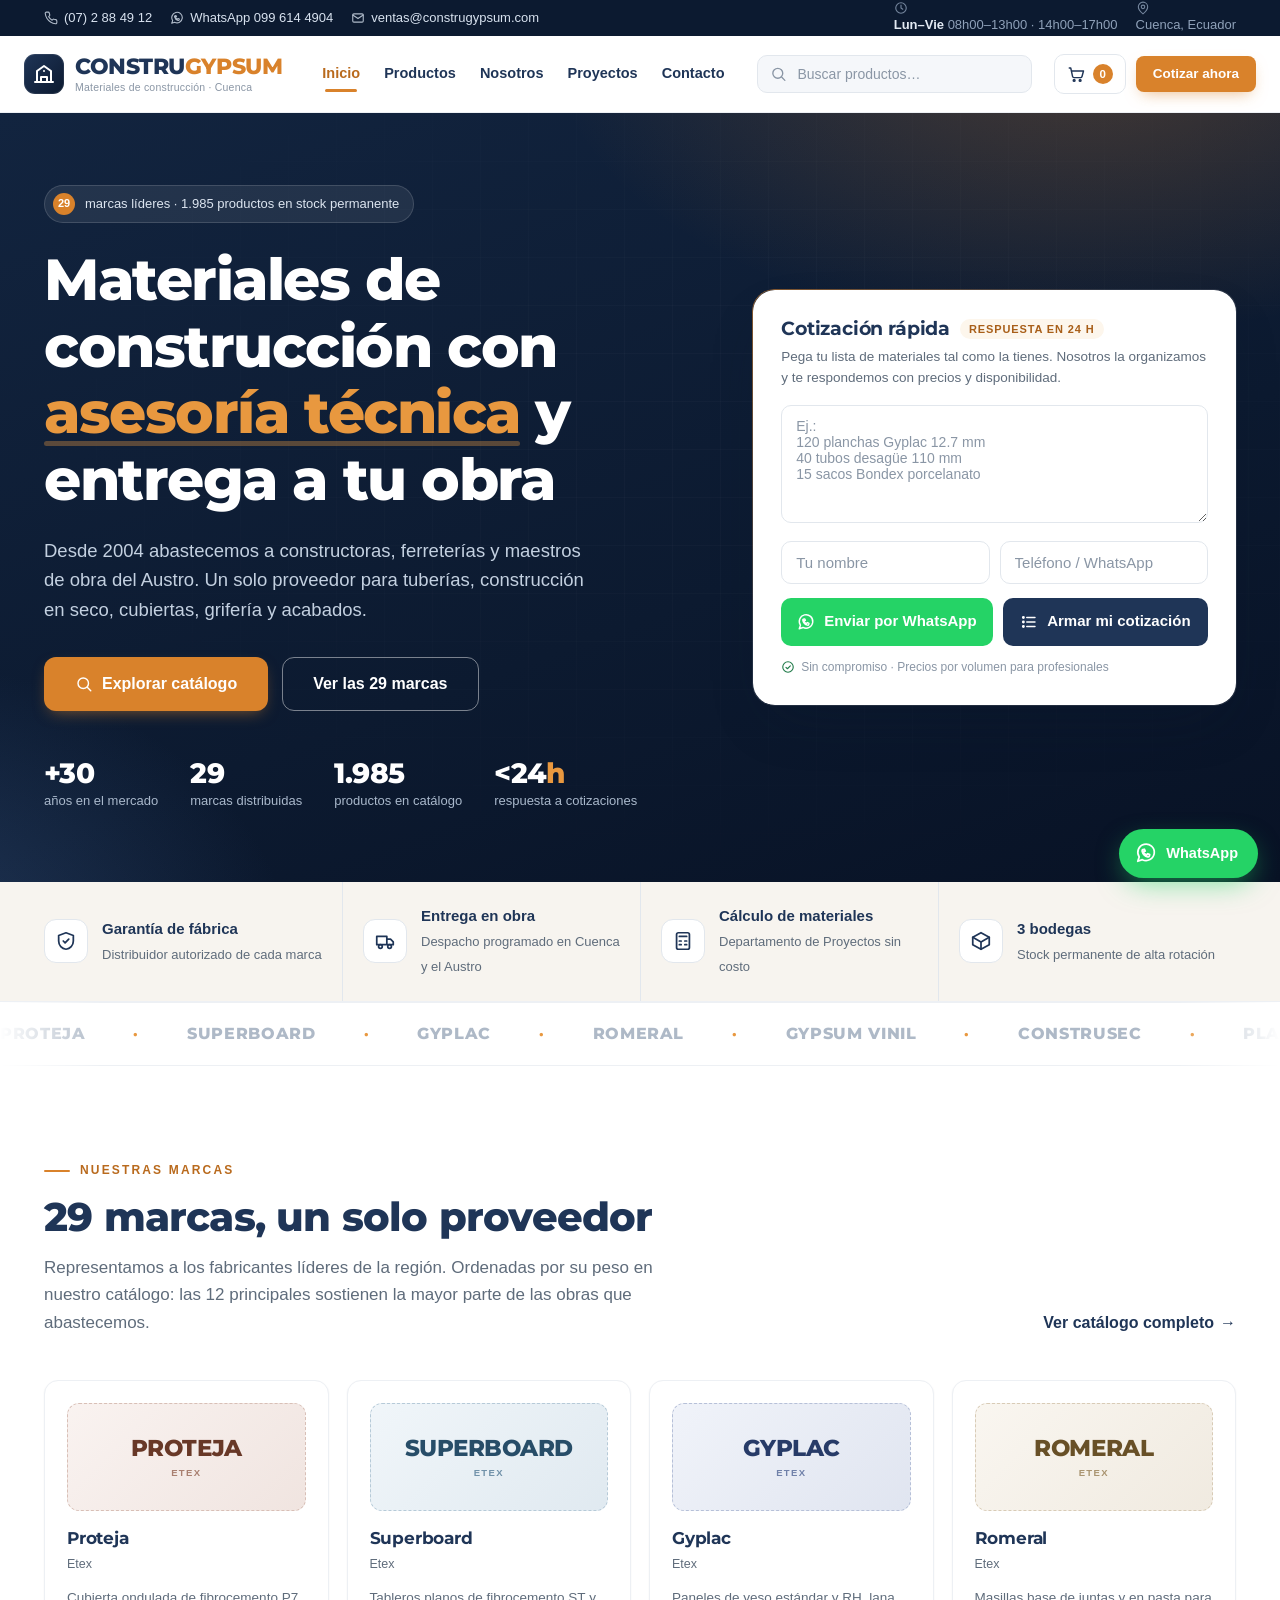
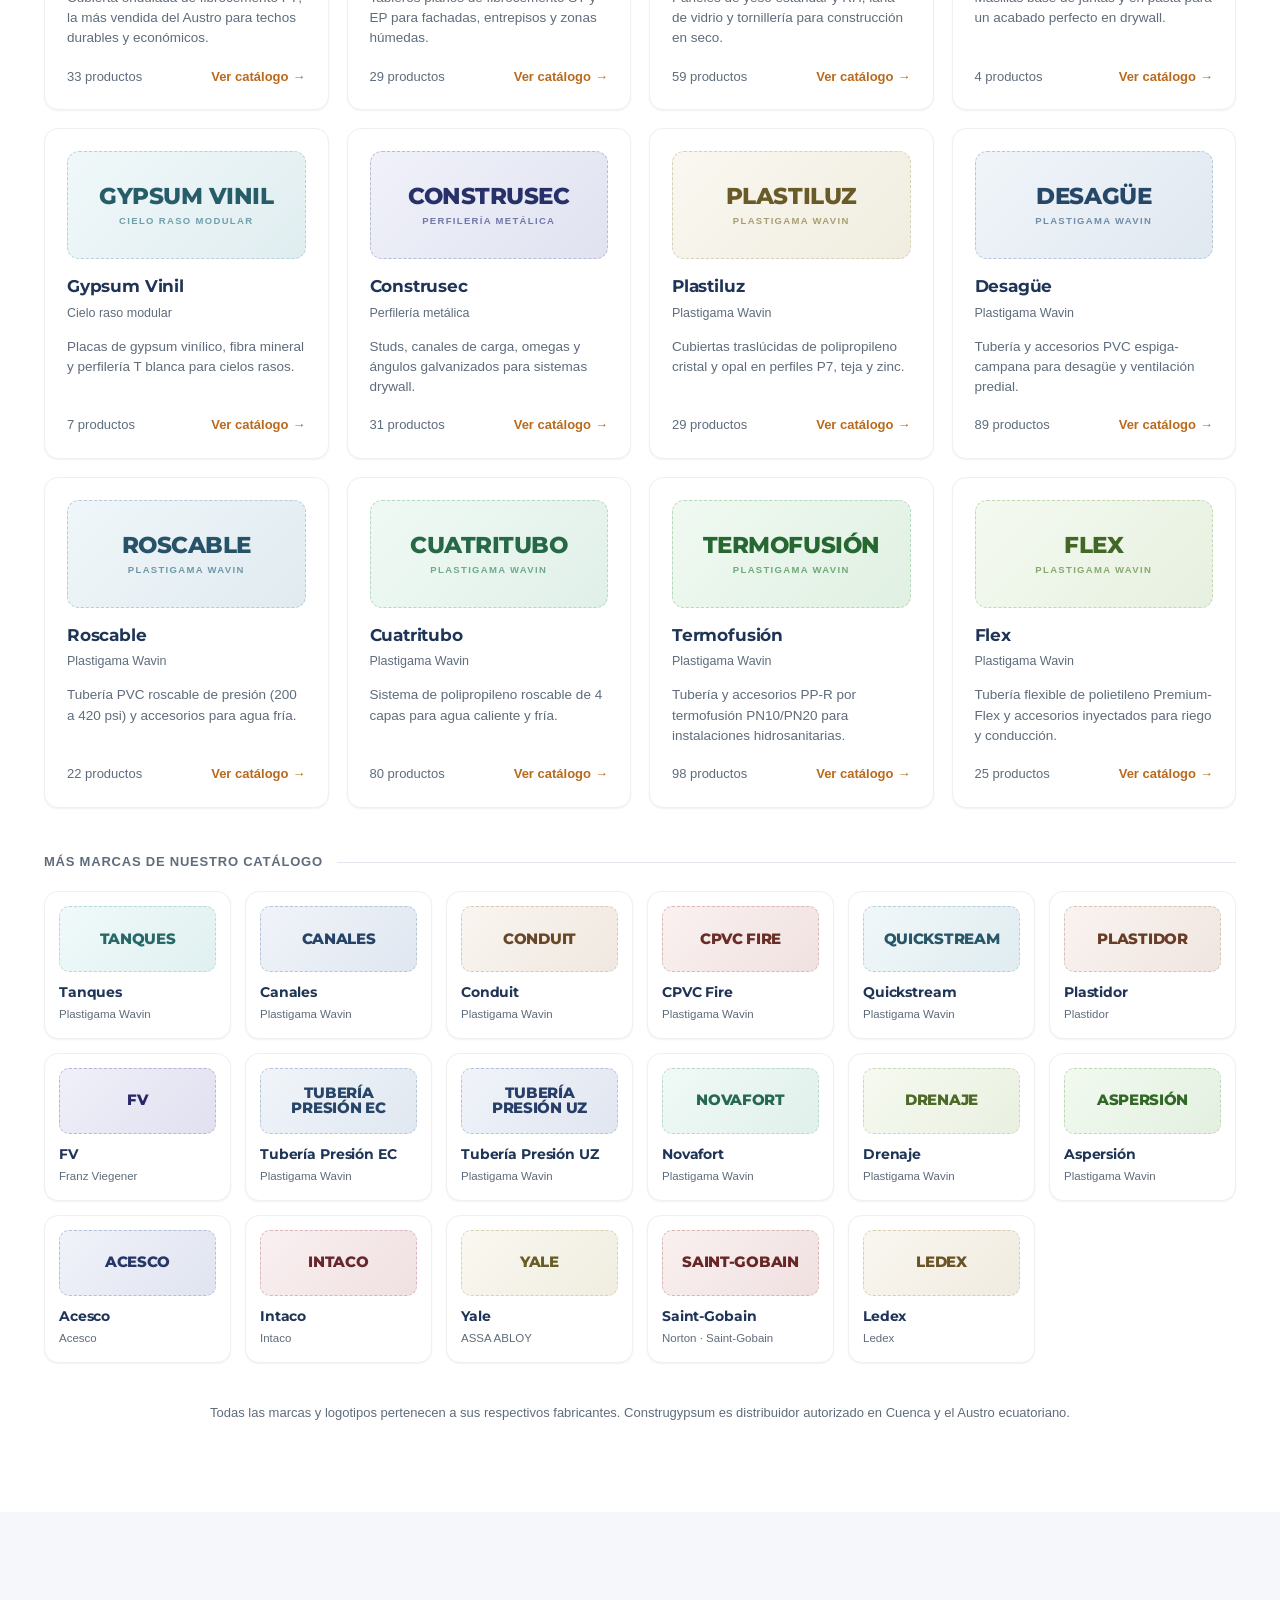
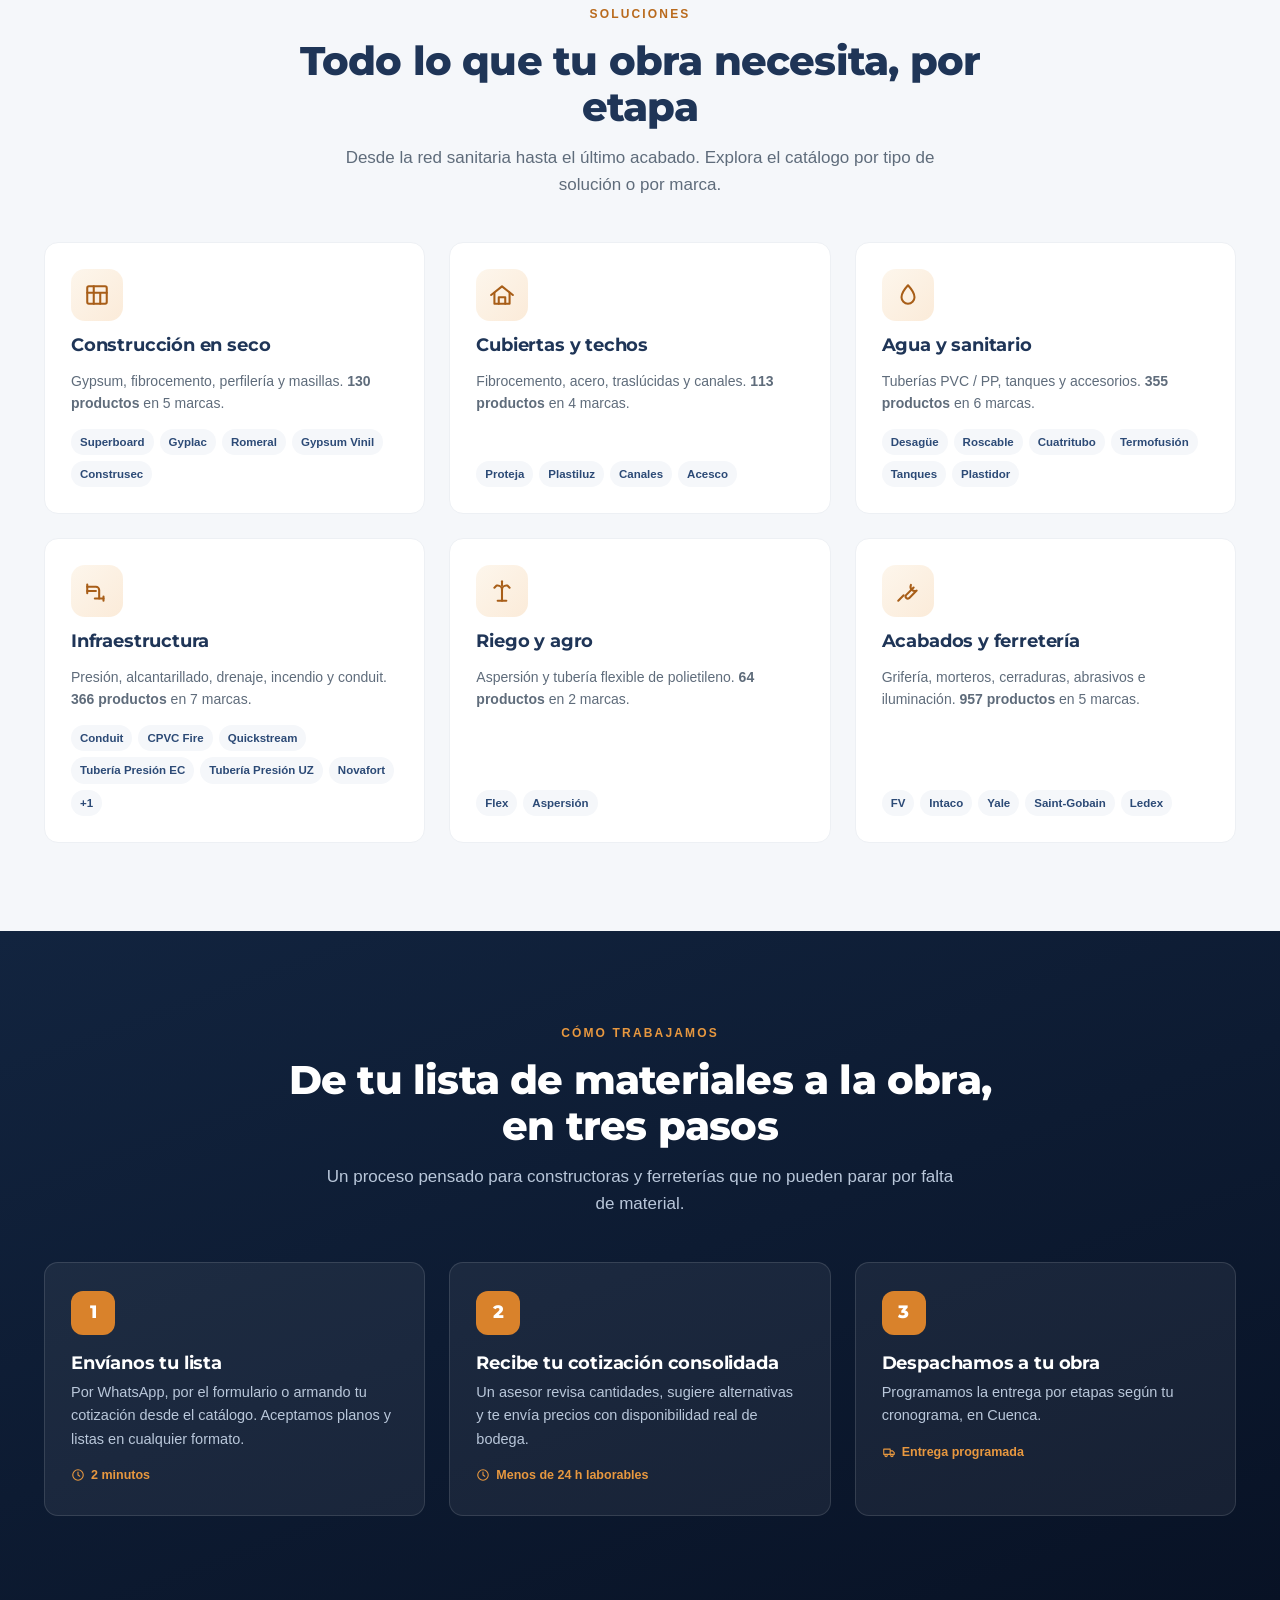
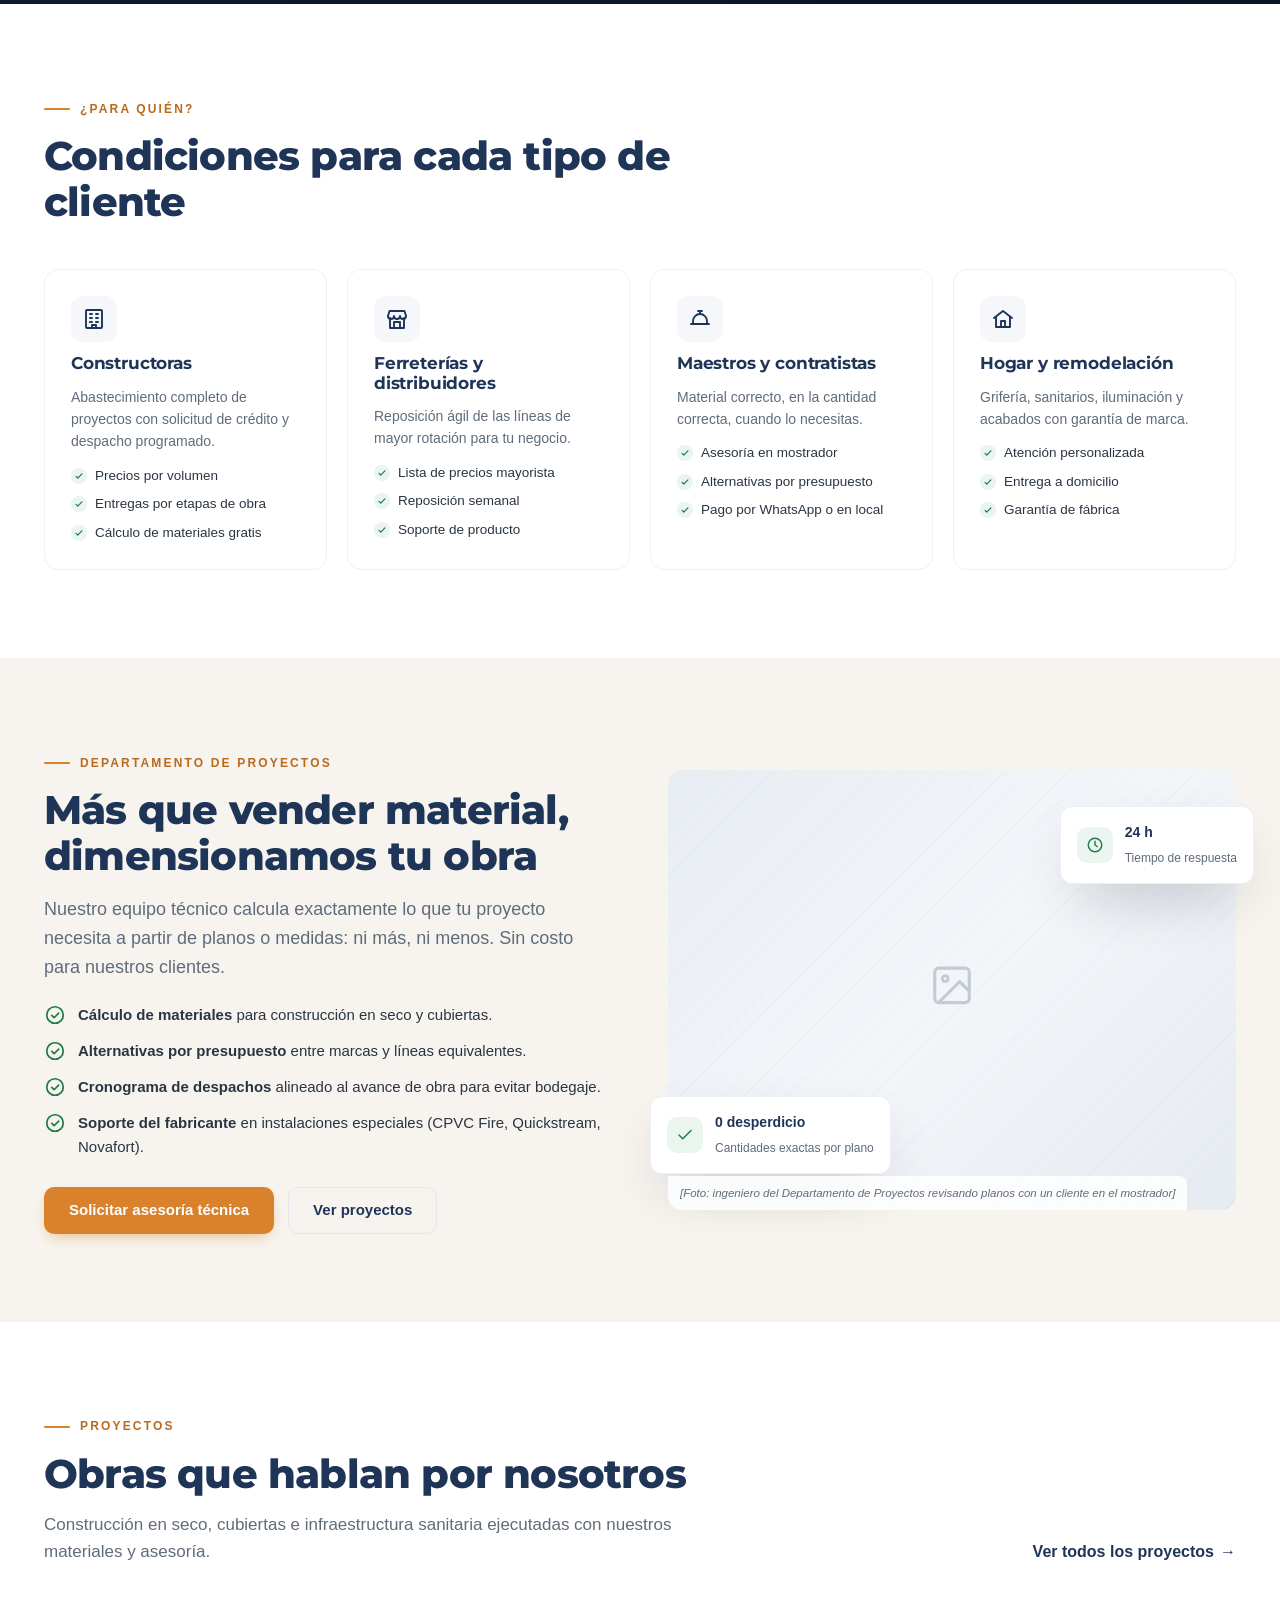
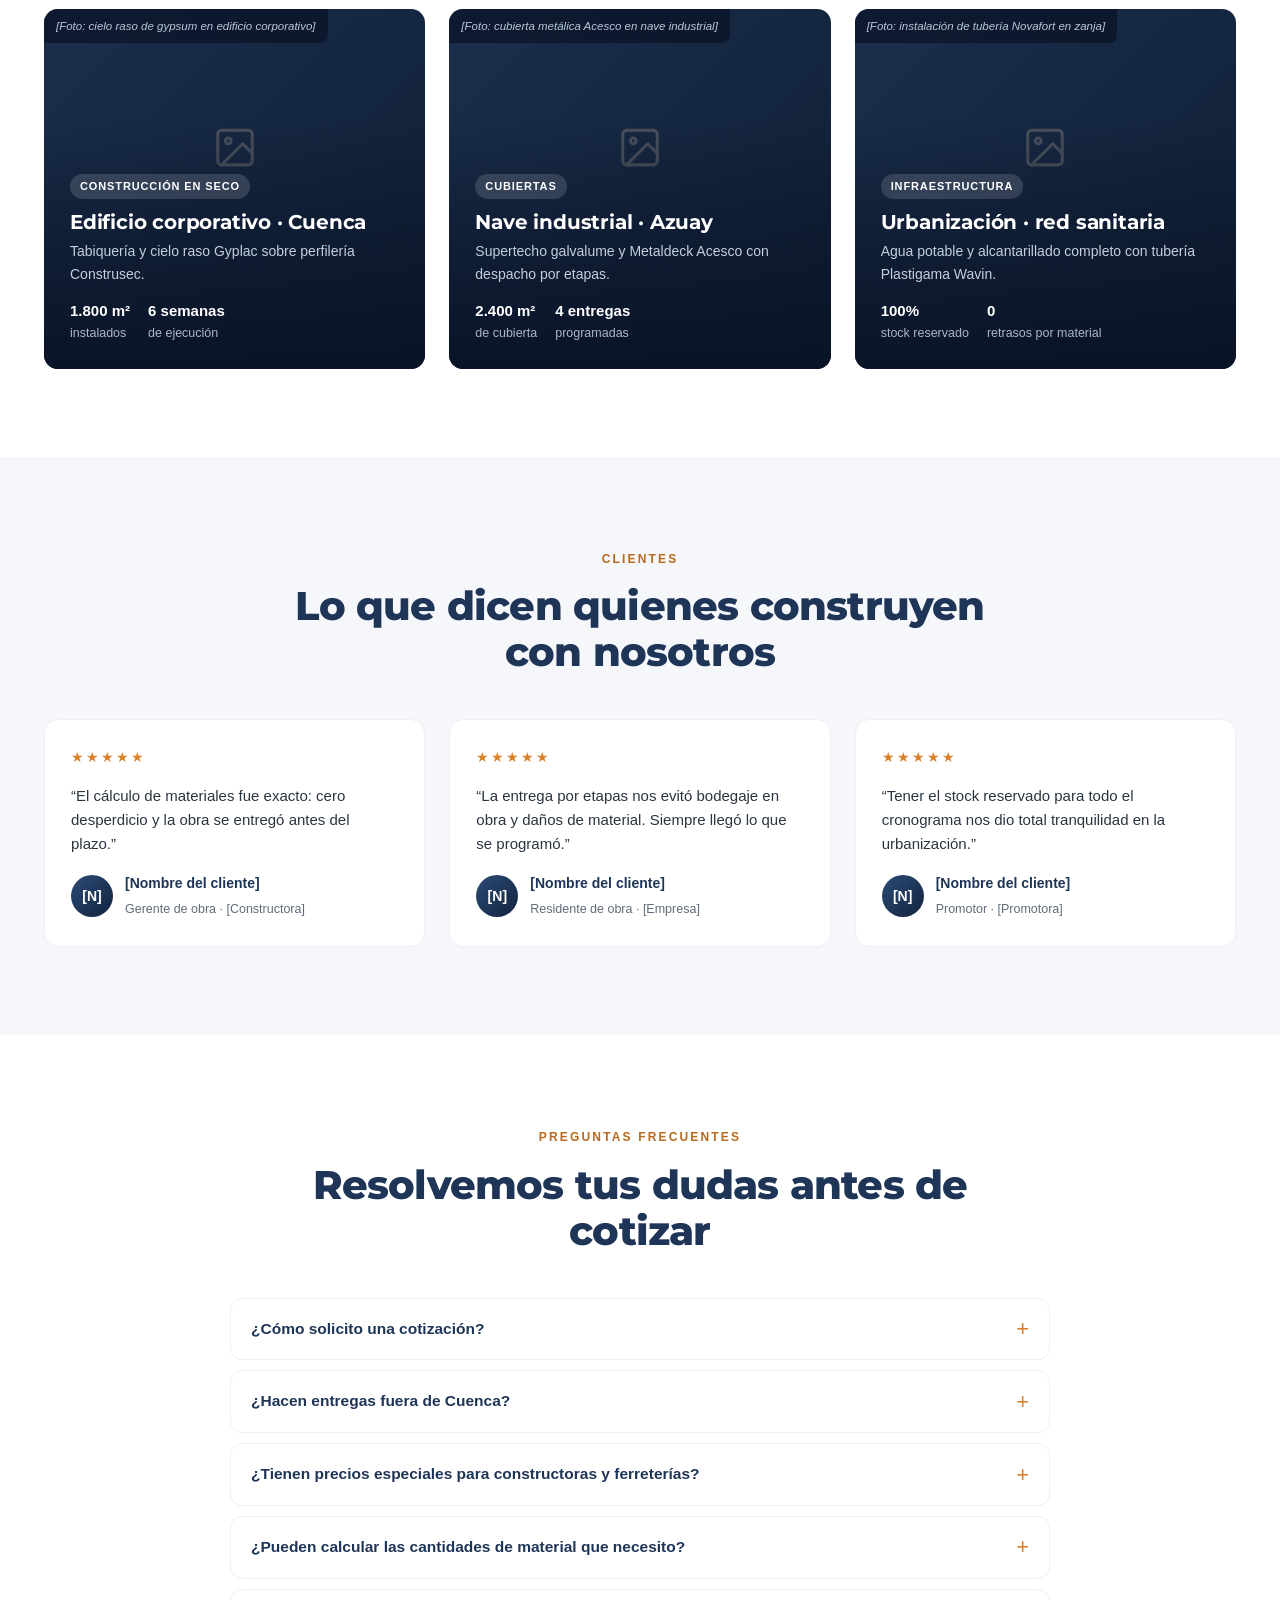
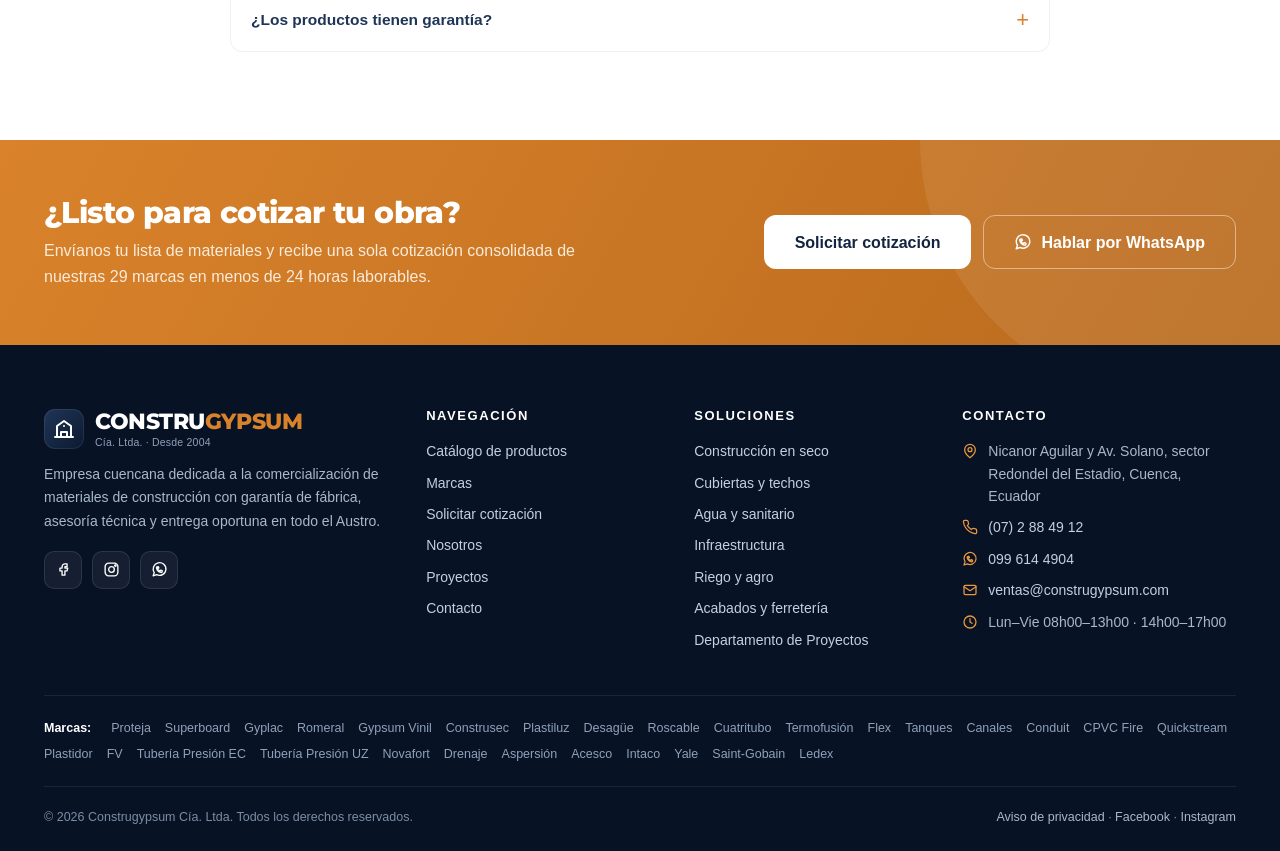
==== commit 8afaa52f: "Sitio v2: versionar CSS/JS para evitar caché antigua" ====
--- a/index.html
+++ b/index.html
@@ -16,7 +16,7 @@
   <link rel="preconnect" href="https://fonts.googleapis.com">
   <link rel="preconnect" href="https://fonts.gstatic.com" crossorigin>
   <link href="https://fonts.googleapis.com/css2?family=Montserrat:wght@700;800&family=Inter:wght@400;500;600;700&display=swap" rel="stylesheet">
-  <link rel="stylesheet" href="assets/css/styles.css">
+  <link rel="stylesheet" href="assets/css/styles.css?v=20261015b">
   <script type="application/ld+json">{"@context": "https://schema.org", "@type": "LocalBusiness", "name": "Construgypsum Cía. Ltda.", "description": "Comercialización de materiales para la construcción: tuberías PVC, construcción en seco, cubiertas, morteros, grifería, cerraduras e iluminación.", "url": "https://www.construgypsum.com/", "telephone": "+593072884912", "email": "ventas@construgypsum.com", "address": {"@type": "PostalAddress", "streetAddress": "Nicanor Aguilar y Av. Solano, sector Redondel del Estadio", "addressLocality": "Cuenca", "addressRegion": "Azuay", "addressCountry": "EC"}, "openingHours": ["Mo-Fr 08:00-13:00", "Mo-Fr 14:00-17:00"], "sameAs": ["https://www.facebook.com/Construgypsum", "https://www.instagram.com/construgypsumec"], "brand": [{"@type": "Brand", "name": "Proteja"}, {"@type": "Brand", "name": "Superboard"}, {"@type": "Brand", "name": "Gyplac"}, {"@type": "Brand", "name": "Romeral"}, {"@type": "Brand", "name": "Gypsum Vinil"}, {"@type": "Brand", "name": "Construsec"}, {"@type": "Brand", "name": "Plastiluz"}, {"@type": "Brand", "name": "Desagüe"}, {"@type": "Brand", "name": "Roscable"}, {"@type": "Brand", "name": "Cuatritubo"}, {"@type": "Brand", "name": "Termofusión"}, {"@type": "Brand", "name": "Flex"}, {"@type": "Brand", "name": "Tanques"}, {"@type": "Brand", "name": "Canales"}, {"@type": "Brand", "name": "Conduit"}, {"@type": "Brand", "name": "CPVC Fire"}, {"@type": "Brand", "name": "Quickstream"}, {"@type": "Brand", "name": "Plastidor"}, {"@type": "Brand", "name": "FV"}, {"@type": "Brand", "name": "Tubería Presión EC"}, {"@type": "Brand", "name": "Tubería Presión UZ"}, {"@type": "Brand", "name": "Novafort"}, {"@type": "Brand", "name": "Drenaje"}, {"@type": "Brand", "name": "Aspersión"}, {"@type": "Brand", "name": "Acesco"}, {"@type": "Brand", "name": "Intaco"}, {"@type": "Brand", "name": "Yale"}, {"@type": "Brand", "name": "Saint-Gobain"}, {"@type": "Brand", "name": "Ledex"}]}</script>
 </head>
 <body>
@@ -485,6 +485,6 @@
   </footer>
   <button class="to-top" aria-label="Volver arriba"><svg class="" viewBox="0 0 24 24" fill="none" stroke="currentColor" stroke-width="1.9" stroke-linecap="round" stroke-linejoin="round" aria-hidden="true"><path d="M12 19V5M5 12l7-7 7 7"/></svg></button>
   <a class="wa-float" href="https://wa.me/593996144904?text=Hola%20Construgypsum%2C%20necesito%20informaci%C3%B3n" target="_blank" rel="noopener" aria-label="Escribir por WhatsApp"><svg class="" viewBox="0 0 24 24" fill="none" stroke="currentColor" stroke-width="1.9" stroke-linecap="round" stroke-linejoin="round" aria-hidden="true"><path d="M3 21l1.6-4.7A9 9 0 1 1 8 19.3L3 21z"/><path d="M9 10.2c.3 1.6 2.2 3.5 3.8 3.8l1.2-1.2 2 1-.4 1.7c-.3.6-1 .9-1.7.7A8.6 8.6 0 0 1 7.8 10c-.2-.7.1-1.4.7-1.7l1.7-.4 1 2L9 10.2z"/></svg><span>WhatsApp</span></a>
-  <script src="assets/js/brands.js"></script><script src="assets/js/main.js"></script>
+  <script src="assets/js/brands.js?v=20261015b"></script><script src="assets/js/main.js?v=20261015b"></script>
 </body>
 </html>
--- a/assets/css/styles.css
+++ b/assets/css/styles.css
@@ -1,295 +1,869 @@
 /* ============================================================
-   CONSTRUGYPSUM — Hoja de estilos global
-   Paleta: Azul marino #1F3557 · Naranja #D9822B · Gris #F4F6F8
+   CONSTRUGYPSUM — Sistema de diseño v2 (2026)
+   Base: Azul marino #1F3557 · Naranja #D9822B
+   Tipografía: Montserrat (titulares) · Inter (texto / UI)
    ============================================================ */
 
 :root {
-  --navy: #1F3557;
-  --navy-dark: #16263F;
-  --orange: #D9822B;
-  --orange-dark: #B96A1D;
-  --orange-light: #F8ECDD;
-  --light: #F4F6F8;
-  --text: #2B3440;
-  --muted: #66707C;
-  --border: #DDE3EA;
+  /* Marca */
+  --navy-950: #081225;
+  --navy-900: #0C1A30;
+  --navy-800: #12243F;
+  --navy-700: #1F3557;
+  --navy-600: #2C4A76;
+  --navy-500: #3E5F8F;
+  --orange-700: #A85E18;
+  --orange-600: #B96A1D;
+  --orange-500: #D9822B;
+  --orange-400: #E8983F;
+  --orange-100: #FBEBD9;
+  --orange-50:  #FDF6EC;
+
+  /* Neutros */
+  --ink: #16202C;
+  --text: #2A3542;
+  --muted: #5F6C7B;
+  --muted-2: #8A96A5;
+  --line: #E2E7ED;
+  --line-2: #EDF0F4;
+  --slate-50: #F5F7FA;
+  --sand: #F7F4EF;
   --white: #FFFFFF;
-  --green: #2C7A4B;
-  --red: #B3402A;
-  --radius: 10px;
-  --shadow: 0 4px 14px rgba(22, 38, 63, 0.10);
-  --shadow-lg: 0 10px 30px rgba(22, 38, 63, 0.16);
-}
-
-* { margin: 0; padding: 0; box-sizing: border-box; }
-
-html { scroll-behavior: smooth; }
-
+
+  /* Estado */
+  --green: #1F7A48;
+  --green-50: #E9F5EE;
+  --red: #B23A2A;
+  --wa: #25D366;
+
+  /* Forma */
+  --r-sm: 8px;
+  --r: 14px;
+  --r-lg: 22px;
+  --r-pill: 999px;
+  --shadow-xs: 0 1px 2px rgba(12, 26, 48, .06);
+  --shadow-sm: 0 2px 8px rgba(12, 26, 48, .08);
+  --shadow: 0 10px 30px -10px rgba(12, 26, 48, .18);
+  --shadow-lg: 0 24px 60px -20px rgba(12, 26, 48, .30);
+  --ring: 0 0 0 3px rgba(217, 130, 43, .35);
+
+  /* Tipografía */
+  --font-display: 'Montserrat', 'Segoe UI', Arial, sans-serif;
+  --font-body: 'Inter', 'Segoe UI', Arial, sans-serif;
+
+  /* Layout */
+  --container: 1240px;
+  --gutter: 24px;
+  --header-h: 76px;
+}
+
+/* ---------- Reset y base ---------- */
+*, *::before, *::after { box-sizing: border-box; margin: 0; padding: 0; }
+html { scroll-behavior: smooth; -webkit-text-size-adjust: 100%; }
 body {
-  font-family: 'Montserrat', 'Segoe UI', Arial, sans-serif;
+  font-family: var(--font-body);
   color: var(--text);
   background: var(--white);
   line-height: 1.6;
   font-size: 16px;
-}
-
-img { max-width: 100%; display: block; }
-
-a { color: var(--orange-dark); text-decoration: none; }
+  -webkit-font-smoothing: antialiased;
+  -moz-osx-font-smoothing: grayscale;
+}
+img, svg { max-width: 100%; display: block; }
+a { color: var(--orange-600); text-decoration: none; }
 a:hover { text-decoration: underline; }
-
-.container { max-width: 1180px; margin: 0 auto; padding: 0 24px; }
-
-/* ---------- Placeholder de imagen ----------
-   Reemplazar cada .img-ph por la fotografía indicada en su etiqueta. */
+button { font-family: inherit; }
+h1, h2, h3, h4 { font-family: var(--font-display); color: var(--navy-700); line-height: 1.15; letter-spacing: -0.01em; }
+h1 { font-size: clamp(34px, 4.6vw, 58px); font-weight: 800; letter-spacing: -0.025em; }
+h2 { font-size: clamp(27px, 3.2vw, 40px); font-weight: 800; letter-spacing: -0.02em; }
+h3 { font-size: 19px; font-weight: 700; }
+strong { font-weight: 600; }
+::selection { background: var(--orange-100); color: var(--navy-900); }
+
+:focus-visible { outline: none; box-shadow: var(--ring); border-radius: 6px; }
+
+.container { max-width: var(--container); margin: 0 auto; padding: 0 var(--gutter); }
+.container--narrow { max-width: 860px; }
+
+.skip-link {
+  position: absolute; left: 12px; top: -60px; z-index: 1000;
+  background: var(--navy-900); color: #fff; padding: 10px 16px; border-radius: 8px; font-weight: 600;
+}
+.skip-link:focus { top: 12px; }
+
+/* ---------- Tipografía utilitaria ---------- */
+.kicker {
+  display: inline-flex; align-items: center; gap: 10px;
+  text-transform: uppercase; letter-spacing: .18em; font-size: 12px;
+  font-weight: 700; color: var(--orange-600); margin-bottom: 14px;
+}
+.kicker::before { content: ""; width: 26px; height: 2px; background: var(--orange-500); border-radius: 2px; }
+.section-head { max-width: 720px; margin-bottom: 44px; }
+.section-head--center { margin-left: auto; margin-right: auto; text-align: center; }
+.section-head--center .kicker::before { display: none; }
+.section-head .sub { color: var(--muted); font-size: 17px; margin-top: 14px; max-width: 640px; }
+.section-head--center .sub { margin-left: auto; margin-right: auto; }
+.section-head--row { display: flex; align-items: flex-end; justify-content: space-between; gap: 24px; max-width: none; }
+.section-head--row > div { max-width: 720px; }
+.lead { font-size: 18px; color: var(--muted); }
+.small { font-size: 13px; color: var(--muted); }
+.text-center { text-align: center; }
+.mt-1 { margin-top: 8px; } .mt-2 { margin-top: 16px; } .mt-3 { margin-top: 24px; } .mt-4 { margin-top: 40px; } .mt-5 { margin-top: 64px; }
+.mb-2 { margin-bottom: 16px; } .mb-3 { margin-bottom: 24px; }
+.hidden { display: none !important; }
+.sr-only { position: absolute; width: 1px; height: 1px; overflow: hidden; clip: rect(0 0 0 0); white-space: nowrap; }
+
+/* ---------- Botones ---------- */
+.btn {
+  display: inline-flex; align-items: center; justify-content: center; gap: 9px;
+  padding: 14px 24px; border-radius: 10px; border: 1.5px solid transparent;
+  font-weight: 600; font-size: 15px; line-height: 1.1; cursor: pointer;
+  transition: background .18s ease, color .18s ease, transform .18s ease, box-shadow .18s ease, border-color .18s ease;
+  text-decoration: none !important; white-space: nowrap;
+}
+.btn svg { width: 18px; height: 18px; flex: none; }
+.btn:active { transform: translateY(1px); }
+.btn-primary { background: var(--orange-500); color: #fff; box-shadow: 0 6px 16px -6px rgba(217,130,43,.6); }
+.btn-primary:hover { background: var(--orange-600); transform: translateY(-1px); box-shadow: 0 10px 22px -8px rgba(217,130,43,.7); }
+.btn-navy { background: var(--navy-700); color: #fff; }
+.btn-navy:hover { background: var(--navy-800); transform: translateY(-1px); }
+.btn-outline { background: transparent; color: var(--navy-700); border-color: var(--navy-700); }
+.btn-outline:hover { background: var(--navy-700); color: #fff; }
+.btn-ghost { background: transparent; color: var(--navy-700); border-color: var(--line); }
+.btn-ghost:hover { border-color: var(--navy-700); background: var(--slate-50); }
+.btn-light { background: #fff; color: var(--navy-800); }
+.btn-light:hover { background: var(--sand); }
+.btn-white-outline { background: transparent; color: #fff; border-color: rgba(255,255,255,.45); }
+.btn-white-outline:hover { background: rgba(255,255,255,.1); border-color: #fff; }
+.btn-wa { background: var(--wa); color: #fff; }
+.btn-wa:hover { background: #1EBE5A; transform: translateY(-1px); }
+.btn-sm { padding: 10px 16px; font-size: 13.5px; border-radius: 8px; }
+.btn-sm svg { width: 15px; height: 15px; }
+.btn-lg { padding: 17px 30px; font-size: 16px; border-radius: 12px; }
+.btn-block { display: flex; width: 100%; }
+.btn[disabled] { opacity: .5; cursor: not-allowed; }
+.link-arrow { font-weight: 600; color: var(--navy-700); display: inline-flex; align-items: center; gap: 6px; }
+.link-arrow::after { content: "→"; transition: transform .18s; }
+.link-arrow:hover { text-decoration: none; color: var(--orange-600); }
+.link-arrow:hover::after { transform: translateX(3px); }
+
+/* ---------- Barra superior ---------- */
+.topbar { background: var(--navy-900); color: #B9C7DA; font-size: 13px; }
+.topbar .container { display: flex; justify-content: space-between; align-items: center; gap: 14px; min-height: 36px; }
+.topbar a { color: #D8E2EF; display: inline-flex; align-items: center; gap: 6px; }
+.topbar a:hover { color: #fff; text-decoration: none; }
+.topbar svg { width: 14px; height: 14px; opacity: .8; }
+.topbar .tb-left, .topbar .tb-right { display: flex; gap: 18px; align-items: center; flex-wrap: wrap; }
+.topbar .tb-right { color: #8FA1B9; }
+.topbar .tb-right strong { color: #E3EAF3; font-weight: 600; }
+
+/* ---------- Header ---------- */
+.site-header {
+  position: sticky; top: 0; z-index: 500;
+  background: rgba(255,255,255,.92);
+  backdrop-filter: saturate(180%) blur(12px);
+  -webkit-backdrop-filter: saturate(180%) blur(12px);
+  border-bottom: 1px solid var(--line-2);
+  transition: box-shadow .2s;
+}
+.site-header.is-scrolled { box-shadow: 0 6px 24px -12px rgba(12,26,48,.25); }
+.site-header .container { display: flex; align-items: center; gap: 22px; height: var(--header-h); max-width: 1320px; }
+.logo { display: flex; align-items: center; gap: 11px; text-decoration: none !important; flex: none; }
+.logo-mark {
+  width: 40px; height: 40px; border-radius: 11px;
+  background: linear-gradient(135deg, var(--navy-700), var(--navy-900));
+  display: grid; place-items: center; color: #fff; box-shadow: inset 0 0 0 1px rgba(255,255,255,.08);
+}
+.logo-mark svg { width: 24px; height: 24px; }
+.logo-text { display: flex; flex-direction: column; line-height: 1; }
+.logo-main { font-family: var(--font-display); font-size: 22px; font-weight: 800; color: var(--navy-700); letter-spacing: -0.02em; }
+.logo-main span { color: var(--orange-500); }
+.logo-tag { font-size: 10.5px; color: var(--muted-2); margin-top: 4px; letter-spacing: .02em; }
+
+.main-nav { display: flex; align-items: center; gap: 4px; margin-left: 8px; }
+.main-nav a {
+  color: var(--navy-700); font-weight: 600; font-size: 14.5px; text-decoration: none !important;
+  padding: 9px 13px; border-radius: 9px; position: relative; transition: background .15s, color .15s;
+}
+.main-nav a:hover { background: var(--slate-50); }
+.main-nav a.active { color: var(--orange-600); }
+.main-nav a.active::after {
+  content: ""; position: absolute; left: 13px; right: 13px; bottom: 3px; height: 2.5px; border-radius: 2px; background: var(--orange-500);
+}
+
+.header-search { flex: 1 1 200px; min-width: 190px; max-width: 340px; margin-left: auto; position: relative; }
+.header-search input {
+  width: 100%; padding: 10px 14px 10px 40px; border: 1.5px solid var(--line); border-radius: 10px;
+  font-size: 14px; font-family: inherit; background: var(--slate-50); transition: border-color .15s, background .15s;
+}
+.header-search input:focus { background: #fff; border-color: var(--navy-500); box-shadow: none; outline: none; }
+.header-search svg { position: absolute; left: 13px; top: 50%; transform: translateY(-50%); width: 17px; height: 17px; color: var(--muted-2); pointer-events: none; }
+
+.nav-cta { display: flex; align-items: center; gap: 10px; flex: none; }
+.quote-link {
+  position: relative; display: inline-flex; align-items: center; gap: 8px; font-weight: 600; font-size: 14px;
+  color: var(--navy-700); text-decoration: none !important; padding: 9px 12px; border-radius: 10px; border: 1.5px solid var(--line);
+  transition: border-color .15s, background .15s;
+}
+.quote-link:hover { border-color: var(--navy-700); }
+.quote-link svg { width: 18px; height: 18px; }
+.quote-badge {
+  background: var(--orange-500); color: #fff; border-radius: var(--r-pill);
+  font-size: 11.5px; font-weight: 700; min-width: 20px; height: 20px; padding: 0 6px; display: inline-grid; place-items: center;
+}
+.quote-badge.is-bump { animation: bump .4s ease; }
+@keyframes bump { 0% { transform: scale(1); } 40% { transform: scale(1.35); } 100% { transform: scale(1); } }
+
+.nav-toggle { display: none; background: none; border: 1.5px solid var(--line); border-radius: 10px; width: 44px; height: 44px; color: var(--navy-700); cursor: pointer; place-items: center; }
+.nav-toggle svg { width: 22px; height: 22px; }
+
+/* Drawer móvil */
+.drawer { position: fixed; inset: 0; z-index: 600; display: none; }
+.drawer.open { display: block; }
+.drawer-backdrop { position: absolute; inset: 0; background: rgba(8,18,37,.5); backdrop-filter: blur(2px); }
+.drawer-panel {
+  position: absolute; top: 0; right: 0; bottom: 0; width: min(360px, 88vw); background: #fff;
+  padding: 22px 22px 32px; display: flex; flex-direction: column; gap: 6px; overflow-y: auto;
+  box-shadow: var(--shadow-lg); animation: slideIn .25s ease;
+}
+@keyframes slideIn { from { transform: translateX(30px); opacity: 0; } to { transform: none; opacity: 1; } }
+.drawer-head { display: flex; align-items: center; justify-content: space-between; margin-bottom: 14px; }
+.drawer-close { background: var(--slate-50); border: none; width: 40px; height: 40px; border-radius: 10px; display: grid; place-items: center; cursor: pointer; color: var(--navy-700); }
+.drawer-close svg { width: 20px; height: 20px; }
+.drawer-panel a.nav-item { display: block; padding: 13px 12px; border-radius: 10px; font-weight: 600; font-size: 16px; color: var(--navy-700); text-decoration: none !important; }
+.drawer-panel a.nav-item:hover, .drawer-panel a.nav-item.active { background: var(--slate-50); color: var(--orange-600); }
+.drawer-panel .drawer-foot { margin-top: auto; padding-top: 18px; border-top: 1px solid var(--line-2); display: grid; gap: 10px; }
+.drawer-panel .drawer-contact { font-size: 13.5px; color: var(--muted); display: grid; gap: 6px; }
+
+/* ---------- Hero ---------- */
+.hero {
+  position: relative; overflow: hidden; color: #fff;
+  background:
+    radial-gradient(900px 500px at 85% -10%, rgba(217,130,43,.28), transparent 60%),
+    radial-gradient(700px 500px at -10% 110%, rgba(62,95,143,.45), transparent 60%),
+    linear-gradient(160deg, var(--navy-800) 0%, var(--navy-900) 60%, var(--navy-950) 100%);
+}
+.hero::before {
+  content: ""; position: absolute; inset: 0; pointer-events: none; opacity: .35;
+  background-image:
+    linear-gradient(rgba(255,255,255,.06) 1px, transparent 1px),
+    linear-gradient(90deg, rgba(255,255,255,.06) 1px, transparent 1px);
+  background-size: 48px 48px;
+  mask-image: radial-gradient(ellipse at 60% 40%, #000 20%, transparent 75%);
+  -webkit-mask-image: radial-gradient(ellipse at 60% 40%, #000 20%, transparent 75%);
+}
+.hero .container {
+  position: relative; display: grid; grid-template-columns: 1.15fr .85fr; gap: 56px; align-items: center;
+  padding-top: 72px; padding-bottom: 72px;
+}
+.hero-eyebrow {
+  display: inline-flex; align-items: center; gap: 10px; padding: 7px 14px 7px 8px; border-radius: var(--r-pill);
+  background: rgba(255,255,255,.08); border: 1px solid rgba(255,255,255,.14); font-size: 13px; font-weight: 500; color: #DCE5F0; margin-bottom: 24px;
+}
+.hero-eyebrow .dot { width: 22px; height: 22px; border-radius: 50%; background: var(--orange-500); display: grid; place-items: center; font-size: 11px; font-weight: 800; color: #fff; }
+.hero h1 { color: #fff; max-width: 640px; }
+.hero h1 em { color: var(--orange-400); font-style: normal; position: relative; white-space: nowrap; }
+.hero h1 em::after {
+  content: ""; position: absolute; left: 0; right: 0; bottom: 2px; height: 5px; border-radius: 3px;
+  background: rgba(232,152,63,.35);
+}
+.hero .lead { color: #C3D0E0; margin: 22px 0 32px; max-width: 540px; font-size: 18.5px; }
+.hero-actions { display: flex; gap: 14px; flex-wrap: wrap; }
+.hero-trust { margin-top: 44px; display: grid; grid-template-columns: repeat(4, auto); gap: 32px; justify-content: start; }
+.hero-trust div { font-size: 13px; color: #A9B8CB; line-height: 1.3; }
+.hero-trust strong { display: block; font-family: var(--font-display); font-size: 28px; font-weight: 800; color: #fff; letter-spacing: -0.02em; margin-bottom: 2px; }
+.hero-trust strong span { color: var(--orange-400); }
+
+/* Tarjeta de cotización rápida */
+.quick-quote {
+  background: #fff; color: var(--text); border-radius: var(--r-lg); padding: 28px; box-shadow: var(--shadow-lg);
+  position: relative;
+}
+.quick-quote::before {
+  content: ""; position: absolute; inset: -1px; border-radius: inherit; padding: 1px; pointer-events: none;
+  background: linear-gradient(135deg, rgba(217,130,43,.6), rgba(255,255,255,.1) 40%, rgba(255,255,255,.1));
+  -webkit-mask: linear-gradient(#000 0 0) content-box, linear-gradient(#000 0 0); -webkit-mask-composite: xor; mask-composite: exclude;
+}
+.quick-quote h3 { font-size: 19px; display: flex; align-items: center; gap: 10px; }
+.quick-quote h3 .pill { font-family: var(--font-body); font-size: 11px; font-weight: 700; letter-spacing: .08em; text-transform: uppercase; background: var(--orange-50); color: var(--orange-700); padding: 4px 9px; border-radius: var(--r-pill); }
+.quick-quote p { font-size: 13.5px; color: var(--muted); margin: 6px 0 16px; }
+.quick-quote textarea { min-height: 118px; font-size: 14px; }
+.quick-quote .row { display: grid; grid-template-columns: 1fr 1fr; gap: 10px; margin-top: 10px; }
+.quick-quote .actions { display: grid; grid-template-columns: 1fr 1fr; gap: 10px; margin-top: 14px; }
+.quick-quote .foot { font-size: 12px; color: var(--muted-2); margin: 12px 0 0; display: flex; align-items: center; gap: 6px; }
+.quick-quote .foot svg { width: 14px; height: 14px; color: var(--green); }
+
+/* ---------- Franja de confianza ---------- */
+.trust-strip { background: var(--sand); border-bottom: 1px solid var(--line-2); }
+.trust-strip .container { display: grid; grid-template-columns: repeat(4, 1fr); gap: 0; }
+.trust-item { display: flex; gap: 14px; align-items: center; padding: 22px 20px; border-left: 1px solid var(--line); }
+.trust-item:first-child { border-left: none; padding-left: 0; }
+.trust-item .ico { width: 44px; height: 44px; border-radius: 12px; background: #fff; border: 1px solid var(--line); display: grid; place-items: center; color: var(--navy-700); flex: none; }
+.trust-item .ico svg { width: 22px; height: 22px; }
+.trust-item strong { display: block; font-size: 15px; color: var(--navy-700); }
+.trust-item span { font-size: 13px; color: var(--muted); }
+
+/* ---------- Secciones ---------- */
+.section { padding: 88px 0; }
+.section--tight { padding: 64px 0; }
+.section--light { background: var(--slate-50); }
+.section--sand { background: var(--sand); }
+.section--navy { background: linear-gradient(160deg, var(--navy-800), var(--navy-950)); color: #fff; }
+.section--navy h2, .section--navy h3 { color: #fff; }
+.section--navy .kicker { color: var(--orange-400); }
+.section--navy .sub, .section--navy .lead { color: #B9C7DA; }
+.section--navy .section-head .sub { color: #B9C7DA; }
+
+.grid { display: grid; gap: 24px; }
+.grid-2 { grid-template-columns: repeat(2, 1fr); }
+.grid-3 { grid-template-columns: repeat(3, 1fr); }
+.grid-4 { grid-template-columns: repeat(4, 1fr); }
+.grid-6 { grid-template-columns: repeat(6, 1fr); }
+
+/* ---------- Tarjetas ---------- */
+.card {
+  background: #fff; border: 1px solid var(--line-2); border-radius: var(--r); box-shadow: var(--shadow-xs);
+  overflow: hidden; display: flex; flex-direction: column; transition: transform .2s ease, box-shadow .2s ease, border-color .2s ease;
+}
+.card:hover { transform: translateY(-3px); box-shadow: var(--shadow); border-color: var(--line); }
+.card-body { padding: 22px; flex: 1; display: flex; flex-direction: column; }
+.card h3 { font-size: 17.5px; margin-bottom: 8px; }
+.card p { font-size: 14px; color: var(--muted); }
+.card .card-actions { margin-top: auto; padding-top: 16px; display: flex; gap: 10px; flex-wrap: wrap; }
+.card--flat:hover { transform: none; box-shadow: var(--shadow-xs); }
+.tag {
+  display: inline-flex; align-items: center; gap: 6px; background: var(--orange-50); color: var(--orange-700);
+  font-size: 11px; font-weight: 700; text-transform: uppercase; letter-spacing: .08em;
+  border-radius: var(--r-pill); padding: 4px 10px; width: fit-content; margin-bottom: 12px;
+}
+.tag--navy { background: #EAF0F8; color: var(--navy-600); }
+.tag--green { background: var(--green-50); color: var(--green); }
+
+/* Marcador de imagen (a reemplazar por fotografías reales) */
 .img-ph {
-  background: repeating-linear-gradient(45deg, #E9EDF2, #E9EDF2 12px, #F4F6F8 12px, #F4F6F8 24px);
-  border: 1.5px dashed #B9C4D0;
-  border-radius: var(--radius);
-  display: flex;
-  align-items: flex-end;
-  justify-content: flex-start;
-  min-height: 180px;
-  position: relative;
-  overflow: hidden;
+  position: relative; overflow: hidden; min-height: 200px; border-radius: var(--r);
+  background:
+    linear-gradient(135deg, #E8EDF3 0%, #F3F6F9 50%, #E6EBF1 100%);
+  display: flex; align-items: flex-end;
 }
 .img-ph::before {
-  content: "IMAGEN";
-  position: absolute; top: 10px; right: 12px;
-  font-size: 10px; letter-spacing: 2px; font-weight: 700; color: #9AA7B5;
+  content: ""; position: absolute; inset: 0; opacity: .5;
+  background-image: repeating-linear-gradient(135deg, transparent 0 14px, rgba(31,53,87,.05) 14px 15px);
+}
+.img-ph::after {
+  content: ""; position: absolute; top: 50%; left: 50%; width: 46px; height: 46px; transform: translate(-50%,-60%);
+  opacity: .22; background-repeat: no-repeat; background-size: contain;
+  background-image: url("data:image/svg+xml,%3Csvg xmlns='http://www.w3.org/2000/svg' viewBox='0 0 24 24' fill='none' stroke='%231F3557' stroke-width='1.6' stroke-linecap='round' stroke-linejoin='round'%3E%3Crect x='3' y='3' width='18' height='18' rx='2'/%3E%3Ccircle cx='8.5' cy='8.5' r='1.5'/%3E%3Cpath d='M21 15l-5-5L5 21'/%3E%3C/svg%3E");
 }
 .img-ph .ph-label {
-  font-size: 11.5px; color: var(--muted); font-style: italic;
-  padding: 8px 12px; background: rgba(255,255,255,0.85);
-  border-top-right-radius: 8px; max-width: 100%;
-}
-.img-ph--tall { min-height: 320px; }
-.img-ph--hero { min-height: 420px; border-radius: 0; border: none; }
+  position: relative; z-index: 1; font-size: 11.5px; color: var(--muted); font-style: italic;
+  padding: 8px 12px; background: rgba(255,255,255,.88); border-top-right-radius: 8px; max-width: 100%;
+}
+.img-ph--tall { min-height: 360px; }
 .img-ph--sq { aspect-ratio: 1 / 1; min-height: 0; }
 .img-ph--wide { aspect-ratio: 16 / 7; min-height: 0; }
-
-/* ---------- Botones ---------- */
-.btn {
-  display: inline-block; padding: 13px 26px; border-radius: 8px;
-  font-weight: 700; font-size: 15px; cursor: pointer; border: none;
-  transition: all .18s ease; text-decoration: none !important; text-align: center;
-}
-.btn-primary { background: var(--orange); color: var(--white); }
-.btn-primary:hover { background: var(--orange-dark); transform: translateY(-1px); }
-.btn-outline { background: transparent; color: var(--navy); border: 2px solid var(--navy); }
-.btn-outline:hover { background: var(--navy); color: var(--white); }
-.btn-light { background: var(--white); color: var(--navy); }
-.btn-light:hover { background: var(--light); }
-.btn-sm { padding: 9px 16px; font-size: 13.5px; }
-.btn-block { display: block; width: 100%; }
-
-/* ---------- Barra superior ---------- */
-.topbar {
-  background: var(--navy-dark); color: #C9D4E3; font-size: 13px;
-  padding: 7px 0;
-}
-.topbar .container { display: flex; justify-content: space-between; flex-wrap: wrap; gap: 8px; }
-.topbar a { color: #C9D4E3; }
-.topbar strong { color: var(--white); }
-
-/* ---------- Header / Navegación ---------- */
-.site-header {
-  background: var(--white); position: sticky; top: 0; z-index: 200;
-  box-shadow: 0 2px 10px rgba(22,38,63,.08);
-}
-.site-header .container {
-  display: flex; align-items: center; justify-content: space-between;
-  padding-top: 14px; padding-bottom: 14px; gap: 18px;
-}
-.logo { display: flex; flex-direction: column; line-height: 1.05; text-decoration: none !important; }
-.logo .logo-main { font-size: 26px; font-weight: 800; color: var(--navy); letter-spacing: -0.5px; }
-.logo .logo-main span { color: var(--orange); }
-.logo .logo-tag { font-size: 10.5px; color: var(--muted); font-style: italic; }
-
-.main-nav { display: flex; align-items: center; gap: 26px; }
-.main-nav a {
-  color: var(--navy); font-weight: 600; font-size: 15px; text-decoration: none !important;
-  padding: 4px 0; border-bottom: 2.5px solid transparent;
-}
-.main-nav a:hover, .main-nav a.active { border-bottom-color: var(--orange); color: var(--orange-dark); }
-
-.nav-cta { display: flex; align-items: center; gap: 14px; }
-.quote-link { position: relative; font-weight: 700; color: var(--navy); text-decoration: none !important; font-size: 14px; }
-.quote-badge {
-  background: var(--orange); color: var(--white); border-radius: 50%;
-  font-size: 11px; font-weight: 800; padding: 2px 7px; margin-left: 4px;
-}
-
-.nav-toggle { display: none; background: none; border: none; font-size: 26px; color: var(--navy); cursor: pointer; }
-
-/* ---------- Hero ---------- */
-.hero { background: var(--navy); color: var(--white); position: relative; overflow: hidden; }
-.hero .container {
-  display: grid; grid-template-columns: 1.1fr 1fr; gap: 40px;
-  align-items: center; padding-top: 64px; padding-bottom: 64px;
-}
-.hero h1 { font-size: 42px; line-height: 1.15; font-weight: 800; }
-.hero h1 em { color: var(--orange); font-style: normal; }
-.hero p.lead { margin: 18px 0 28px; color: #C9D4E3; font-size: 18px; max-width: 520px; }
-.hero-actions { display: flex; gap: 14px; flex-wrap: wrap; }
-.hero-trust { margin-top: 30px; display: flex; gap: 26px; flex-wrap: wrap; }
-.hero-trust div { font-size: 13px; color: #C9D4E3; }
-.hero-trust strong { display: block; font-size: 22px; color: var(--orange); }
-
-/* ---------- Secciones ---------- */
-.section { padding: 64px 0; }
-.section--light { background: var(--light); }
-.section--navy { background: var(--navy); color: var(--white); }
-.kicker {
-  text-transform: uppercase; letter-spacing: 3px; font-size: 12px;
-  font-weight: 700; color: var(--orange); margin-bottom: 8px;
-}
-.section h2 { font-size: 31px; color: var(--navy); font-weight: 800; margin-bottom: 12px; }
-.section--navy h2 { color: var(--white); }
-.section .sub { color: var(--muted); max-width: 640px; margin-bottom: 36px; }
-.section--navy .sub { color: #C9D4E3; }
-
-/* ---------- Tarjetas de producto ---------- */
-.grid { display: grid; gap: 24px; }
-.grid-3 { grid-template-columns: repeat(3, 1fr); }
-.grid-4 { grid-template-columns: repeat(4, 1fr); }
-.grid-2 { grid-template-columns: repeat(2, 1fr); }
-
-.card {
-  background: var(--white); border-radius: var(--radius); box-shadow: var(--shadow);
-  overflow: hidden; display: flex; flex-direction: column; transition: transform .18s, box-shadow .18s;
-}
-.card:hover { transform: translateY(-4px); box-shadow: var(--shadow-lg); }
-.card-body { padding: 20px; flex: 1; display: flex; flex-direction: column; }
-.card h3 { color: var(--navy); font-size: 17px; margin-bottom: 6px; }
-.card .brand-tag {
-  display: inline-block; background: var(--orange-light); color: var(--orange-dark);
-  font-size: 11px; font-weight: 700; text-transform: uppercase; letter-spacing: 1px;
-  border-radius: 20px; padding: 3px 10px; margin-bottom: 10px; width: fit-content;
-}
-.card p { font-size: 13.5px; color: var(--muted); margin-bottom: 14px; }
-.card .card-actions { margin-top: auto; display: flex; gap: 10px; flex-wrap: wrap; }
-.price-note { font-size: 13px; font-weight: 700; color: var(--green); margin-bottom: 10px; }
-
-/* ---------- Filtros de catálogo ---------- */
-.catalog-tools {
-  display: flex; gap: 14px; flex-wrap: wrap; align-items: center; margin-bottom: 30px;
-}
-.catalog-tools input[type="search"], .catalog-tools select {
-  padding: 12px 16px; border: 1.5px solid var(--border); border-radius: 8px;
-  font-size: 15px; font-family: inherit; min-width: 220px;
-}
-.catalog-tools input[type="search"] { flex: 1; }
-.chipbar { display: flex; gap: 10px; flex-wrap: wrap; margin-bottom: 26px; }
-.chip {
-  border: 1.5px solid var(--border); background: var(--white); border-radius: 20px;
-  padding: 7px 16px; font-size: 13.5px; font-weight: 600; color: var(--navy); cursor: pointer;
-}
-.chip.active, .chip:hover { background: var(--navy); color: var(--white); border-color: var(--navy); }
+.img-ph--dark { background: linear-gradient(135deg, #1B2E4B, #0F1E35); }
+.img-ph--dark .ph-label { background: rgba(8,18,37,.7); color: #B9C7DA; }
+.img-ph--dark::after { filter: invert(1); opacity: .25; }
+.card > .img-ph { border-radius: 0; min-height: 190px; }
+
+/* ---------- MARCAS (muro de 29 marcas por prioridad) ---------- */
+.brand-wall { display: grid; gap: 18px; }
+.brand-wall--tier1 { grid-template-columns: repeat(4, 1fr); }
+.brand-wall--tier2 { grid-template-columns: repeat(6, 1fr); gap: 14px; }
+.brand-tier-label {
+  display: flex; align-items: center; gap: 14px; margin: 44px 0 18px; color: var(--muted); font-size: 13px; font-weight: 600; letter-spacing: .06em; text-transform: uppercase;
+}
+.brand-tier-label::after { content: ""; flex: 1; height: 1px; background: var(--line); }
+
+.brand-tile {
+  --hue: 215;
+  position: relative; display: flex; flex-direction: column; gap: 14px;
+  background: #fff; border: 1px solid var(--line-2); border-radius: var(--r); padding: 22px;
+  text-decoration: none !important; color: var(--text); box-shadow: var(--shadow-xs);
+  transition: transform .2s ease, box-shadow .2s ease, border-color .2s ease; overflow: hidden; min-height: 100%;
+}
+.brand-tile:hover { transform: translateY(-4px); box-shadow: var(--shadow); border-color: hsl(var(--hue) 40% 80%); }
+.brand-tile .rank {
+  position: absolute; top: 14px; right: 14px; font-size: 11px; font-weight: 700; color: var(--muted-2);
+  background: var(--slate-50); border-radius: var(--r-pill); padding: 3px 8px; letter-spacing: .04em;
+}
+.brand-logo {
+  position: relative; display: grid; place-items: center; height: 108px; border-radius: 12px;
+  background: linear-gradient(135deg, hsl(var(--hue) 45% 96%), hsl(var(--hue) 35% 91%));
+  border: 1px dashed hsl(var(--hue) 30% 78%); overflow: hidden;
+}
+.brand-logo img { max-height: 70%; max-width: 78%; object-fit: contain; }
+.brand-logo.has-img { background: #fff; border-style: solid; border-color: var(--line-2); }
+.brand-logo.has-img .brand-wordmark { display: none; }
+.brand-wordmark {
+  font-family: var(--font-display); font-weight: 800; font-size: 23px; letter-spacing: -0.02em; line-height: 1;
+  color: hsl(var(--hue) 45% 28%); text-align: center; padding: 0 14px; text-transform: uppercase;
+}
+.brand-wordmark small { display: block; font-family: var(--font-body); font-size: 9.5px; font-weight: 600; letter-spacing: .14em; color: hsl(var(--hue) 25% 55%); margin-top: 8px; }
+.brand-meta strong { display: block; font-family: var(--font-display); font-size: 17px; color: var(--navy-700); font-weight: 700; letter-spacing: -0.01em; }
+.brand-meta span { display: block; font-size: 12.5px; color: var(--muted); margin-top: 2px; }
+.brand-tile p { font-size: 13.5px; color: var(--muted); line-height: 1.5; }
+.brand-tile .brand-foot { margin-top: auto; display: flex; align-items: center; justify-content: space-between; font-size: 13px; font-weight: 600; color: var(--navy-700); padding-top: 4px; }
+.brand-tile .brand-foot .count { font-weight: 500; color: var(--muted); }
+.brand-tile .brand-foot .go { color: var(--orange-600); display: inline-flex; align-items: center; gap: 4px; }
+.brand-tile .brand-foot .go::after { content: "→"; transition: transform .18s; }
+.brand-tile:hover .brand-foot .go::after { transform: translateX(3px); }
+
+/* Tier 2 — compactas */
+.brand-tile--sm { padding: 14px; gap: 10px; }
+.brand-tile--sm .brand-logo { height: 66px; border-radius: 10px; }
+.brand-tile--sm .brand-wordmark { font-size: 14.5px; }
+.brand-tile--sm .brand-wordmark small { display: none; }
+.brand-tile--sm .brand-meta strong { font-size: 13.5px; }
+.brand-tile--sm .brand-meta span { font-size: 11.5px; }
+.brand-tile--sm .rank { top: 9px; right: 9px; font-size: 10px; padding: 2px 6px; }
+
+/* Marquee de marcas (franja) */
+.brand-marquee { overflow: hidden; border-top: 1px solid var(--line-2); border-bottom: 1px solid var(--line-2); background: #fff; padding: 18px 0;
+  mask-image: linear-gradient(90deg, transparent, #000 8%, #000 92%, transparent); -webkit-mask-image: linear-gradient(90deg, transparent, #000 8%, #000 92%, transparent); }
+.brand-marquee .track { display: flex; gap: 48px; width: max-content; animation: marquee 60s linear infinite; }
+.brand-marquee:hover .track { animation-play-state: paused; }
+.brand-marquee .item { font-family: var(--font-display); font-weight: 800; font-size: 16px; letter-spacing: .04em; color: #AEB9C7; text-transform: uppercase; white-space: nowrap; display: inline-flex; align-items: center; gap: 48px; }
+.brand-marquee .item::after { content: "•"; color: var(--orange-400); font-size: 12px; }
+@keyframes marquee { from { transform: translateX(0); } to { transform: translateX(-50%); } }
+
+/* ---------- Soluciones / categorías ---------- */
+.solution-card {
+  position: relative; display: flex; flex-direction: column; gap: 14px; padding: 26px; border-radius: var(--r);
+  background: #fff; border: 1px solid var(--line-2); text-decoration: none !important; color: var(--text);
+  transition: transform .2s, box-shadow .2s, border-color .2s; min-height: 100%;
+}
+.solution-card:hover { transform: translateY(-3px); box-shadow: var(--shadow); border-color: var(--line); }
+.solution-card .ico {
+  width: 52px; height: 52px; border-radius: 14px; display: grid; place-items: center;
+  background: linear-gradient(135deg, var(--orange-50), var(--orange-100)); color: var(--orange-700);
+}
+.solution-card .ico svg { width: 26px; height: 26px; }
+.solution-card h3 { font-size: 18px; }
+.solution-card p { font-size: 14px; color: var(--muted); }
+.solution-card .brands { display: flex; flex-wrap: wrap; gap: 6px; margin-top: auto; }
+.solution-card .brands span { font-size: 11.5px; font-weight: 600; color: var(--navy-600); background: var(--slate-50); border-radius: var(--r-pill); padding: 4px 9px; }
+
+/* ---------- Proceso ---------- */
+.steps { display: grid; grid-template-columns: repeat(3, 1fr); gap: 24px; position: relative; counter-reset: step; }
+.step { position: relative; padding: 28px 26px 26px; background: rgba(255,255,255,.06); border: 1px solid rgba(255,255,255,.12); border-radius: var(--r); }
+.step .num {
+  width: 44px; height: 44px; border-radius: 12px; background: var(--orange-500); color: #fff;
+  display: grid; place-items: center; font-family: var(--font-display); font-weight: 800; font-size: 18px; margin-bottom: 18px;
+}
+.step h3 { font-size: 18px; margin-bottom: 8px; }
+.step p { color: #B9C7DA; font-size: 14.5px; }
+.step .time { margin-top: 14px; display: inline-flex; align-items: center; gap: 6px; font-size: 12.5px; font-weight: 600; color: var(--orange-400); }
+.step .time svg { width: 14px; height: 14px; }
+
+/* ---------- Segmentos ---------- */
+.segments { display: grid; grid-template-columns: repeat(4, 1fr); gap: 20px; }
+.segment { padding: 26px; border-radius: var(--r); background: #fff; border: 1px solid var(--line-2); display: flex; flex-direction: column; gap: 12px; }
+.segment .ico { width: 46px; height: 46px; border-radius: 12px; background: var(--slate-50); color: var(--navy-700); display: grid; place-items: center; }
+.segment .ico svg { width: 24px; height: 24px; }
+.segment h3 { font-size: 17px; }
+.segment p { font-size: 14px; color: var(--muted); }
+.segment ul { list-style: none; display: grid; gap: 7px; font-size: 13.5px; color: var(--text); }
+.segment li { display: flex; gap: 8px; align-items: flex-start; }
+.segment li::before { content: ""; flex: none; width: 16px; height: 16px; margin-top: 3px; border-radius: 50%; background: var(--green-50);
+  background-image: url("data:image/svg+xml,%3Csvg xmlns='http://www.w3.org/2000/svg' viewBox='0 0 24 24' fill='none' stroke='%231F7A48' stroke-width='3' stroke-linecap='round' stroke-linejoin='round'%3E%3Cpath d='M5 13l4 4L19 7'/%3E%3C/svg%3E");
+  background-size: 10px; background-position: center; background-repeat: no-repeat; }
+
+/* ---------- Proyectos ---------- */
+.project-card { position: relative; border-radius: var(--r); overflow: hidden; min-height: 360px; display: flex; align-items: flex-end; color: #fff; text-decoration: none !important; isolation: isolate; }
+.project-card .img-ph { position: absolute; inset: 0; border-radius: 0; min-height: 0; z-index: -1; align-items: flex-start; }
+.project-card .img-ph::after { transform: translate(-50%, -140%); }
+.project-card .img-ph .ph-label { border-radius: 0 0 8px 0; }
+.project-card::after { content: ""; position: absolute; inset: 0; background: linear-gradient(180deg, transparent 30%, rgba(8,18,37,.92)); z-index: 0; }
+.project-card .pc-body { position: relative; z-index: 1; padding: 26px; }
+.project-card .tag { background: rgba(255,255,255,.14); color: #fff; }
+.project-card h3 { color: #fff; font-size: 20px; margin-bottom: 6px; }
+.project-card p { font-size: 14px; color: #C3D0E0; }
+.project-card .stat { display: flex; gap: 18px; margin-top: 14px; font-size: 12.5px; color: #A9B8CB; }
+.project-card .stat strong { color: #fff; font-size: 15px; display: block; }
+.project-card:hover .img-ph { transform: scale(1.03); }
+.project-card .img-ph { transition: transform .5s ease; }
+
+.case { display: grid; grid-template-columns: 1fr 1fr; gap: 0; border-radius: var(--r-lg); overflow: hidden; background: #fff; border: 1px solid var(--line-2); box-shadow: var(--shadow-xs); }
+.case .img-ph { border-radius: 0; min-height: 100%; }
+.case .case-body { padding: 40px; }
+.case h3 { font-size: 24px; margin-bottom: 14px; }
+.case p { font-size: 15px; color: var(--text); margin-bottom: 10px; }
+.case p strong { color: var(--navy-700); }
+.case-stats { display: flex; gap: 28px; flex-wrap: wrap; margin: 20px 0; }
+.case-stats div { font-size: 12.5px; color: var(--muted); }
+.case-stats strong { display: block; font-family: var(--font-display); font-size: 24px; color: var(--orange-600); font-weight: 800; letter-spacing: -0.02em; }
+.case + .case { margin-top: 28px; }
+.case--rev .img-ph { order: 2; }
+
+blockquote { border-left: 3px solid var(--orange-500); padding: 4px 0 4px 18px; font-style: italic; color: var(--text); margin: 14px 0; font-size: 15px; }
+blockquote footer { font-style: normal; font-size: 13px; color: var(--muted); margin-top: 8px; }
+
+/* Testimonios */
+.testimonial { background: #fff; border: 1px solid var(--line-2); border-radius: var(--r); padding: 26px; display: flex; flex-direction: column; gap: 16px; }
+.testimonial .stars { color: var(--orange-500); letter-spacing: 2px; font-size: 14px; }
+.testimonial q { font-size: 15px; color: var(--text); quotes: "“" "”"; line-height: 1.6; }
+.testimonial .who { display: flex; align-items: center; gap: 12px; margin-top: auto; }
+.testimonial .avatar { width: 42px; height: 42px; border-radius: 50%; background: linear-gradient(135deg, var(--navy-600), var(--navy-800)); color: #fff; display: grid; place-items: center; font-weight: 700; font-size: 14px; }
+.testimonial .who strong { display: block; font-size: 14px; color: var(--navy-700); }
+.testimonial .who span { font-size: 12.5px; color: var(--muted); }
+
+/* ---------- Banda CTA ---------- */
+.cta-band { background: linear-gradient(120deg, var(--orange-500), var(--orange-600)); color: #fff; position: relative; overflow: hidden; }
+.cta-band::before { content: ""; position: absolute; width: 520px; height: 520px; border-radius: 50%; right: -160px; top: -260px; background: rgba(255,255,255,.08); }
+.cta-band .container { position: relative; display: flex; align-items: center; justify-content: space-between; gap: 32px; padding-top: 56px; padding-bottom: 56px; }
+.cta-band h2 { color: #fff; font-size: 30px; margin-bottom: 8px; }
+.cta-band p { color: #FBEBD9; font-size: 16px; max-width: 560px; }
+.cta-band .actions { display: flex; gap: 12px; flex-wrap: wrap; flex: none; }
+
+/* Departamento de proyectos (split) */
+.split { display: grid; grid-template-columns: 1fr 1fr; gap: 56px; align-items: center; }
+.split .checks { list-style: none; display: grid; gap: 12px; margin: 22px 0 28px; }
+.split .checks li { display: flex; gap: 12px; align-items: flex-start; font-size: 15px; }
+.split .checks li svg { width: 22px; height: 22px; color: var(--green); flex: none; margin-top: 1px; }
+.stat-card { background: #fff; border: 1px solid var(--line-2); border-radius: var(--r); padding: 20px; box-shadow: var(--shadow-xs); }
+.stat-card strong { display: block; font-family: var(--font-display); font-size: 30px; font-weight: 800; color: var(--navy-700); letter-spacing: -0.02em; }
+.stat-card span { font-size: 13px; color: var(--muted); }
+.float-stat { position: absolute; background: #fff; border-radius: 12px; padding: 14px 16px; box-shadow: var(--shadow-lg); display: flex; gap: 12px; align-items: center; border: 1px solid var(--line-2); }
+.float-stat .ico { width: 36px; height: 36px; border-radius: 10px; background: var(--green-50); color: var(--green); display: grid; place-items: center; }
+.float-stat .ico svg { width: 18px; height: 18px; }
+.float-stat strong { display: block; font-size: 14px; color: var(--navy-700); }
+.float-stat span { font-size: 12px; color: var(--muted); }
+
+/* ---------- Catálogo (productos.html) ---------- */
+.page-hero { background: linear-gradient(160deg, var(--navy-800), var(--navy-950)); color: #fff; padding: 56px 0 48px; position: relative; overflow: hidden; }
+.page-hero::before { content: ""; position: absolute; inset: 0; opacity: .3; pointer-events: none;
+  background-image: linear-gradient(rgba(255,255,255,.06) 1px, transparent 1px), linear-gradient(90deg, rgba(255,255,255,.06) 1px, transparent 1px); background-size: 48px 48px;
+  mask-image: radial-gradient(ellipse at 70% 50%, #000 10%, transparent 70%); -webkit-mask-image: radial-gradient(ellipse at 70% 50%, #000 10%, transparent 70%); }
+.page-hero .container { position: relative; }
+.page-hero h1 { color: #fff; font-size: clamp(30px, 3.6vw, 44px); }
+.page-hero .lead { color: #B9C7DA; margin-top: 12px; max-width: 640px; }
+.page-hero .kicker { color: var(--orange-400); }
+.page-hero--sm { padding: 44px 0 40px; }
+.breadcrumbs { font-size: 13px; color: #8FA1B9; margin-bottom: 18px; display: flex; gap: 8px; flex-wrap: wrap; }
+.breadcrumbs a { color: #B9C7DA; }
+.breadcrumbs strong { color: #fff; font-weight: 600; }
+
+.catalog { display: grid; grid-template-columns: 280px 1fr; gap: 36px; align-items: start; }
+.catalog-side { position: sticky; top: calc(var(--header-h) + 16px); display: grid; gap: 22px; }
+.filter-group { background: #fff; border: 1px solid var(--line-2); border-radius: var(--r); padding: 18px; }
+.filter-group h4 { font-size: 13px; text-transform: uppercase; letter-spacing: .1em; color: var(--muted); font-family: var(--font-body); font-weight: 700; margin-bottom: 12px; display: flex; justify-content: space-between; align-items: center; }
+.filter-group h4 button { background: none; border: none; color: var(--orange-600); font-size: 12px; font-weight: 600; cursor: pointer; text-transform: none; letter-spacing: 0; }
+.filter-list { list-style: none; display: grid; gap: 2px; max-height: 420px; overflow-y: auto; padding-right: 4px; }
+.filter-list::-webkit-scrollbar { width: 6px; } .filter-list::-webkit-scrollbar-thumb { background: var(--line); border-radius: 3px; }
+.filter-list button {
+  width: 100%; display: flex; align-items: center; justify-content: space-between; gap: 8px; text-align: left;
+  background: none; border: none; padding: 8px 10px; border-radius: 8px; font-size: 14px; color: var(--text); cursor: pointer; transition: background .12s;
+}
+.filter-list button:hover { background: var(--slate-50); }
+.filter-list button.active { background: var(--navy-700); color: #fff; }
+.filter-list button .n { font-size: 12px; color: var(--muted-2); }
+.filter-list button.active .n { color: #C3D0E0; }
+.filter-list button .top { font-size: 9.5px; font-weight: 700; letter-spacing: .08em; background: var(--orange-100); color: var(--orange-700); border-radius: 4px; padding: 2px 5px; margin-left: 6px; }
+.filter-list button.active .top { background: rgba(255,255,255,.2); color: #fff; }
+.filter-list .sep { font-size: 11px; font-weight: 700; letter-spacing: .1em; text-transform: uppercase; color: var(--muted-2); padding: 10px 10px 4px; }
+
+.catalog-toolbar { display: flex; gap: 12px; align-items: center; flex-wrap: wrap; margin-bottom: 18px; }
+.catalog-toolbar .search { position: relative; flex: 1; min-width: 240px; }
+.catalog-toolbar .search input { padding-left: 44px; height: 50px; border-radius: 12px; font-size: 15px; }
+.catalog-toolbar .search svg { position: absolute; left: 15px; top: 50%; transform: translateY(-50%); width: 19px; height: 19px; color: var(--muted-2); }
+.catalog-toolbar select { width: auto; height: 50px; border-radius: 12px; padding: 0 40px 0 14px; appearance: none; -webkit-appearance: none;
+  background-image: url("data:image/svg+xml,%3Csvg xmlns='http://www.w3.org/2000/svg' viewBox='0 0 24 24' fill='none' stroke='%235F6C7B' stroke-width='2' stroke-linecap='round' stroke-linejoin='round'%3E%3Cpath d='M6 9l6 6 6-6'/%3E%3C/svg%3E"); background-repeat: no-repeat; background-position: right 12px center; background-size: 16px; }
+.filters-toggle { display: none; }
+.results-bar { display: flex; justify-content: space-between; align-items: center; gap: 12px; flex-wrap: wrap; margin-bottom: 16px; font-size: 14px; color: var(--muted); }
+.results-bar strong { color: var(--navy-700); }
+.active-filters { display: flex; gap: 8px; flex-wrap: wrap; }
+.active-filters .af { display: inline-flex; align-items: center; gap: 6px; background: var(--navy-700); color: #fff; font-size: 12.5px; font-weight: 600; border-radius: var(--r-pill); padding: 5px 8px 5px 12px; border: none; cursor: pointer; }
+.active-filters .af svg { width: 14px; height: 14px; }
+
+.product-grid { display: grid; grid-template-columns: repeat(3, 1fr); gap: 14px; }
+.product-grid--4 { grid-template-columns: repeat(4, 1fr); }
+.product {
+  background: #fff; border: 1px solid var(--line-2); border-radius: 12px; padding: 16px; display: flex; flex-direction: column; gap: 8px;
+  transition: border-color .15s, box-shadow .15s, transform .15s;
+}
+.product:hover { border-color: var(--line); box-shadow: var(--shadow-sm); transform: translateY(-2px); }
+.product .p-brand { display: flex; align-items: center; justify-content: space-between; gap: 8px; }
+.product .p-brand span { font-size: 11px; font-weight: 700; letter-spacing: .06em; text-transform: uppercase; color: hsl(var(--hue, 215) 45% 36%); background: hsl(var(--hue, 215) 45% 95%); border-radius: 6px; padding: 3px 7px; }
+.product .p-code { font-size: 11.5px; color: var(--muted-2); font-variant-numeric: tabular-nums; }
+.product h3 { font-family: var(--font-body); font-size: 14.5px; font-weight: 600; color: var(--ink); line-height: 1.4; }
+.product .p-foot { margin-top: auto; display: flex; align-items: center; justify-content: space-between; gap: 8px; padding-top: 8px; }
+.product .p-foot .note { font-size: 12px; color: var(--green); font-weight: 600; }
+.product .p-add { display: inline-flex; align-items: center; gap: 6px; background: var(--navy-700); color: #fff; border: none; border-radius: 8px; padding: 8px 12px; font-size: 13px; font-weight: 600; cursor: pointer; transition: background .15s; }
+.product .p-add:hover { background: var(--orange-500); }
+.product .p-add svg { width: 14px; height: 14px; }
+.product .p-add.is-added { background: var(--green); }
+.catalog-more { display: flex; justify-content: center; margin-top: 28px; }
+.catalog-empty { text-align: center; padding: 60px 20px; color: var(--muted); background: #fff; border: 1px dashed var(--line); border-radius: var(--r); }
+.catalog-empty strong { display: block; color: var(--navy-700); font-size: 18px; margin-bottom: 6px; }
+
+/* Destacados por marca en productos */
+.brand-strip { display: flex; gap: 10px; overflow-x: auto; padding: 4px 2px 14px; scrollbar-width: thin; }
+.brand-strip button { flex: none; border: 1.5px solid var(--line); background: #fff; border-radius: var(--r-pill); padding: 8px 14px; font-size: 13px; font-weight: 600; color: var(--navy-700); cursor: pointer; white-space: nowrap; }
+.brand-strip button.active, .brand-strip button:hover { background: var(--navy-700); color: #fff; border-color: var(--navy-700); }
 
 /* ---------- Ficha de producto ---------- */
-.breadcrumbs { font-size: 13px; color: var(--muted); padding: 18px 0 0; }
-.breadcrumbs a { color: var(--muted); }
-.product-detail { display: grid; grid-template-columns: 1fr 1fr; gap: 44px; padding: 34px 0 64px; }
-.spec-table { width: 100%; border-collapse: collapse; margin: 18px 0; font-size: 14.5px; }
-.spec-table th, .spec-table td { text-align: left; padding: 10px 14px; border: 1px solid var(--border); }
-.spec-table th { background: var(--light); color: var(--navy); width: 40%; }
-.stock-ok { color: var(--green); font-weight: 700; font-size: 14px; }
-.detail-ctas { display: flex; gap: 12px; flex-wrap: wrap; margin: 22px 0; }
-.help-box {
-  background: var(--orange-light); border-radius: var(--radius); padding: 18px 20px;
-  font-size: 14px; margin-top: 18px;
-}
+.product-detail { display: grid; grid-template-columns: 1.05fr 1fr; gap: 48px; padding: 44px 0 72px; align-items: start; }
+.product-detail h1 { font-size: clamp(26px, 3vw, 34px); margin: 8px 0 6px; }
+.spec-table { width: 100%; border-collapse: collapse; margin: 22px 0; font-size: 14.5px; border: 1px solid var(--line-2); border-radius: 10px; overflow: hidden; }
+.spec-table th, .spec-table td { text-align: left; padding: 11px 14px; border-bottom: 1px solid var(--line-2); }
+.spec-table tr:last-child th, .spec-table tr:last-child td { border-bottom: none; }
+.spec-table th { background: var(--slate-50); color: var(--navy-700); width: 38%; font-weight: 600; }
+.stock-ok { color: var(--green); font-weight: 600; font-size: 14px; display: inline-flex; align-items: center; gap: 6px; }
+.stock-ok::before { content: ""; width: 8px; height: 8px; border-radius: 50%; background: var(--green); box-shadow: 0 0 0 3px var(--green-50); }
+.detail-ctas { display: flex; gap: 12px; flex-wrap: wrap; margin: 22px 0 14px; }
+.help-box { background: var(--orange-50); border: 1px solid var(--orange-100); border-radius: var(--r); padding: 18px 20px; font-size: 14.5px; margin-top: 18px; }
+.help-box strong { color: var(--navy-700); }
+.thumbs { display: grid; grid-template-columns: repeat(3, 1fr); gap: 12px; margin-top: 12px; }
 
 /* ---------- Formularios ---------- */
 .form-grid { display: grid; grid-template-columns: 1fr 1fr; gap: 16px; }
 .form-grid .full { grid-column: 1 / -1; }
-label { font-weight: 600; font-size: 14px; color: var(--navy); display: block; margin-bottom: 6px; }
+label { font-weight: 600; font-size: 13.5px; color: var(--navy-700); display: block; margin-bottom: 6px; }
 input, select, textarea {
-  width: 100%; padding: 12px 14px; border: 1.5px solid var(--border);
-  border-radius: 8px; font-size: 15px; font-family: inherit; background: var(--white);
-}
-input:focus, select:focus, textarea:focus { outline: 2px solid var(--orange); border-color: var(--orange); }
+  width: 100%; padding: 12px 14px; border: 1.5px solid var(--line); border-radius: 10px;
+  font-size: 15px; font-family: inherit; background: #fff; color: var(--ink); transition: border-color .15s, box-shadow .15s;
+}
+input::placeholder, textarea::placeholder { color: var(--muted-2); }
+input:focus, select:focus, textarea:focus { outline: none; border-color: var(--orange-500); box-shadow: var(--ring); }
 textarea { min-height: 120px; resize: vertical; }
 .form-note { font-size: 12.5px; color: var(--muted); }
-.form-success {
-  display: none; background: #EAF3EC; border: 1.5px solid var(--green); color: var(--green);
-  border-radius: var(--radius); padding: 16px 20px; font-weight: 600; margin-bottom: 18px;
-}
+.form-success { display: none; background: var(--green-50); border: 1.5px solid #BFE0CB; color: var(--green); border-radius: var(--r); padding: 16px 20px; font-weight: 600; margin-bottom: 18px; }
+.form-card { background: #fff; border: 1px solid var(--line-2); border-radius: var(--r-lg); padding: 32px; box-shadow: var(--shadow); }
+.form-card h3 { font-size: 21px; margin-bottom: 6px; }
+.form-card .sub { color: var(--muted); font-size: 14px; margin-bottom: 22px; }
 
 /* ---------- Cotización (carrito) ---------- */
-.quote-table { width: 100%; border-collapse: collapse; margin-bottom: 26px; }
-.quote-table th, .quote-table td { padding: 12px 14px; border-bottom: 1px solid var(--border); text-align: left; font-size: 14.5px; }
-.quote-table th { color: var(--navy); background: var(--light); }
-.quote-table input[type="number"] { width: 80px; padding: 8px; }
-.remove-item { background: none; border: none; color: var(--red); font-weight: 700; cursor: pointer; font-size: 13px; }
-.empty-quote { text-align: center; padding: 50px 0; color: var(--muted); }
-
-/* ---------- Proyectos / casos ---------- */
-.case-stats { display: flex; gap: 26px; flex-wrap: wrap; margin: 14px 0; }
-.case-stats div { font-size: 12.5px; color: var(--muted); }
-.case-stats strong { display: block; font-size: 20px; color: var(--orange-dark); }
-blockquote {
-  border-left: 4px solid var(--orange); padding: 6px 0 6px 18px; font-style: italic;
-  color: var(--text); margin: 14px 0; font-size: 15px;
-}
-blockquote footer { font-style: normal; font-size: 13px; color: var(--muted); margin-top: 6px; }
-
-/* ---------- Franja CTA ---------- */
-.cta-strip { background: var(--orange); color: var(--white); padding: 44px 0; }
-.cta-strip .container { display: flex; align-items: center; justify-content: space-between; gap: 24px; flex-wrap: wrap; }
-.cta-strip h2 { color: var(--white); font-size: 26px; }
-.cta-strip p { color: #FBEBD9; }
+.quote-layout { display: grid; grid-template-columns: 1.3fr .9fr; gap: 32px; align-items: start; }
+.quote-list { background: #fff; border: 1px solid var(--line-2); border-radius: var(--r); overflow: hidden; }
+.quote-list .ql-head { display: grid; grid-template-columns: 1fr 120px 44px; gap: 12px; padding: 12px 18px; background: var(--slate-50); font-size: 12px; font-weight: 700; text-transform: uppercase; letter-spacing: .08em; color: var(--muted); }
+.quote-row { display: grid; grid-template-columns: 1fr 120px 44px; gap: 12px; align-items: center; padding: 14px 18px; border-top: 1px solid var(--line-2); }
+.quote-row .qr-name { font-weight: 600; font-size: 14.5px; color: var(--ink); }
+.quote-row .qr-meta { font-size: 12.5px; color: var(--muted); margin-top: 2px; }
+.quote-row .qr-meta span { color: hsl(var(--hue,215) 45% 36%); font-weight: 600; }
+.qty { display: inline-flex; align-items: center; border: 1.5px solid var(--line); border-radius: 9px; overflow: hidden; }
+.qty button { width: 32px; height: 36px; background: var(--slate-50); border: none; cursor: pointer; font-size: 16px; color: var(--navy-700); }
+.qty input { width: 52px; text-align: center; border: none; border-radius: 0; padding: 8px 4px; font-weight: 600; -moz-appearance: textfield; }
+.qty input::-webkit-outer-spin-button, .qty input::-webkit-inner-spin-button { -webkit-appearance: none; }
+.qty input:focus { box-shadow: none; }
+.remove-item { background: none; border: none; color: var(--muted-2); cursor: pointer; width: 36px; height: 36px; border-radius: 8px; display: grid; place-items: center; }
+.remove-item:hover { color: var(--red); background: #FBECEA; }
+.remove-item svg { width: 17px; height: 17px; }
+.quote-add { display: flex; gap: 10px; padding: 14px 18px; border-top: 1px solid var(--line-2); background: var(--slate-50); }
+.quote-add input { flex: 1; }
+.quote-summary { position: sticky; top: calc(var(--header-h) + 16px); }
+.quote-summary .sum-card { background: #fff; border: 1px solid var(--line-2); border-radius: var(--r); padding: 22px; box-shadow: var(--shadow-xs); margin-bottom: 16px; }
+.quote-summary .sum-card h3 { font-size: 16px; margin-bottom: 12px; }
+.quote-summary .sum-row { display: flex; justify-content: space-between; font-size: 14px; padding: 8px 0; border-bottom: 1px dashed var(--line-2); }
+.quote-summary .sum-row:last-of-type { border-bottom: none; }
+.quote-summary .sum-row strong { color: var(--navy-700); }
+.empty-quote { text-align: center; padding: 64px 24px; background: #fff; border: 1px dashed var(--line); border-radius: var(--r); }
+.empty-quote .ico { width: 64px; height: 64px; border-radius: 18px; background: var(--slate-50); display: grid; place-items: center; margin: 0 auto 16px; color: var(--navy-600); }
+.empty-quote .ico svg { width: 30px; height: 30px; }
+.empty-quote strong { display: block; font-size: 18px; color: var(--navy-700); margin-bottom: 6px; }
+.empty-quote p { color: var(--muted); font-size: 14.5px; margin-bottom: 18px; }
+
+/* ---------- Contacto ---------- */
+.contact-grid { display: grid; grid-template-columns: .9fr 1.1fr; gap: 32px; align-items: start; }
+.contact-item { display: flex; gap: 16px; padding: 20px; background: #fff; border: 1px solid var(--line-2); border-radius: var(--r); }
+.contact-item .ico { width: 44px; height: 44px; border-radius: 12px; background: var(--orange-50); color: var(--orange-700); display: grid; place-items: center; flex: none; }
+.contact-item .ico svg { width: 22px; height: 22px; }
+.contact-item h3 { font-size: 15.5px; margin-bottom: 4px; }
+.contact-item p { font-size: 14px; color: var(--muted); }
+.contact-item a { color: var(--navy-700); font-weight: 600; }
+.map-frame { border-radius: var(--r); overflow: hidden; border: 1px solid var(--line-2); aspect-ratio: 16 / 9; background: var(--slate-50); }
+.map-frame iframe { width: 100%; height: 100%; border: 0; display: block; }
+.hours { display: grid; gap: 6px; font-size: 14px; }
+.hours div { display: flex; justify-content: space-between; padding: 6px 0; border-bottom: 1px dashed var(--line-2); }
+.hours div span:last-child { font-weight: 600; color: var(--navy-700); }
+
+/* ---------- Nosotros ---------- */
+.values { display: grid; grid-template-columns: repeat(5, 1fr); gap: 16px; }
+.value { background: #fff; border: 1px solid var(--line-2); border-radius: var(--r); padding: 22px 18px; text-align: center; }
+.value .ico { width: 46px; height: 46px; margin: 0 auto 12px; border-radius: 50%; background: var(--orange-50); color: var(--orange-700); display: grid; place-items: center; }
+.value .ico svg { width: 22px; height: 22px; }
+.value strong { display: block; font-family: var(--font-display); font-size: 15px; color: var(--navy-700); }
+.value span { font-size: 12.5px; color: var(--muted); }
+.timeline { position: relative; display: grid; grid-template-columns: repeat(4, 1fr); gap: 24px; }
+.timeline::before { content: ""; position: absolute; left: 0; right: 0; top: 23px; height: 2px; background: var(--line); }
+.tl-item { position: relative; padding-top: 56px; }
+.tl-item::before { content: ""; position: absolute; left: 0; top: 14px; width: 20px; height: 20px; border-radius: 50%; background: #fff; border: 4px solid var(--orange-500); box-shadow: 0 0 0 4px #fff; }
+.tl-item .year { font-family: var(--font-display); font-weight: 800; font-size: 22px; color: var(--navy-700); letter-spacing: -0.02em; }
+.tl-item p { font-size: 14px; color: var(--muted); margin-top: 6px; }
+.mvv { display: grid; grid-template-columns: repeat(3, 1fr); gap: 20px; }
+.mvv .card-body { padding: 28px; }
+.mvv h3 { display: flex; align-items: center; gap: 10px; font-size: 18px; }
+.mvv h3 .ico { width: 36px; height: 36px; border-radius: 10px; background: var(--orange-50); color: var(--orange-700); display: grid; place-items: center; }
+.mvv h3 .ico svg { width: 18px; height: 18px; }
+
+/* ---------- Privacidad / texto legal ---------- */
+.prose h3 { margin-top: 32px; margin-bottom: 8px; font-size: 18px; }
+.prose p { margin-bottom: 12px; font-size: 15.5px; }
+.prose ul { margin: 0 0 12px 22px; font-size: 15.5px; }
+
+/* ---------- FAQ ---------- */
+.faq { display: grid; gap: 10px; max-width: 820px; margin: 0 auto; }
+.faq details { background: #fff; border: 1px solid var(--line-2); border-radius: 12px; padding: 0 20px; transition: border-color .15s; }
+.faq details[open] { border-color: var(--line); box-shadow: var(--shadow-xs); }
+.faq summary { cursor: pointer; list-style: none; padding: 18px 0; font-weight: 600; color: var(--navy-700); font-size: 15.5px; display: flex; justify-content: space-between; align-items: center; gap: 16px; }
+.faq summary::-webkit-details-marker { display: none; }
+.faq summary::after { content: "+"; font-size: 22px; color: var(--orange-500); font-weight: 400; line-height: 1; transition: transform .2s; }
+.faq details[open] summary::after { transform: rotate(45deg); }
+.faq details p { padding: 0 0 18px; font-size: 14.5px; color: var(--muted); }
 
 /* ---------- Footer ---------- */
-.site-footer { background: var(--navy-dark); color: #C9D4E3; padding: 54px 0 20px; font-size: 14px; }
-.footer-grid { display: grid; grid-template-columns: 1.4fr 1fr 1fr 1.2fr; gap: 36px; margin-bottom: 36px; }
-.site-footer h4 { color: var(--white); font-size: 15px; margin-bottom: 14px; }
-.site-footer ul { list-style: none; }
-.site-footer li { margin-bottom: 9px; }
-.site-footer a { color: #C9D4E3; }
-.site-footer a:hover { color: var(--orange); }
-.footer-bottom {
-  border-top: 1px solid #2C3E5C; padding-top: 18px; font-size: 12.5px;
-  display: flex; justify-content: space-between; flex-wrap: wrap; gap: 10px; color: #8FA0B8;
-}
-
-/* ---------- WhatsApp flotante ---------- */
+.site-footer { background: var(--navy-950); color: #A9B8CB; padding: 64px 0 24px; font-size: 14px; }
+.footer-grid { display: grid; grid-template-columns: 1.5fr 1fr 1fr 1.2fr; gap: 40px; margin-bottom: 44px; }
+.site-footer h4 { color: #fff; font-size: 13px; letter-spacing: .12em; text-transform: uppercase; margin-bottom: 16px; font-family: var(--font-body); font-weight: 700; }
+.site-footer ul { list-style: none; display: grid; gap: 9px; }
+.site-footer a { color: #C3D0E0; }
+.site-footer a:hover { color: var(--orange-400); text-decoration: none; }
+.site-footer .logo-main { color: #fff; }
+.site-footer .logo-tag { color: #8FA1B9; }
+.site-footer .f-about p { margin-top: 14px; max-width: 360px; line-height: 1.65; }
+.site-footer .social { display: flex; gap: 10px; margin-top: 18px; }
+.site-footer .social a { width: 38px; height: 38px; border-radius: 10px; background: rgba(255,255,255,.06); border: 1px solid rgba(255,255,255,.1); display: grid; place-items: center; color: #fff; }
+.site-footer .social a:hover { background: var(--orange-500); border-color: var(--orange-500); }
+.site-footer .social svg { width: 17px; height: 17px; }
+.footer-brands { display: flex; flex-wrap: wrap; gap: 6px 14px; font-size: 12.5px; color: #8FA1B9; padding: 22px 0; border-top: 1px solid rgba(255,255,255,.08); }
+.footer-brands a { color: #8FA1B9; }
+.footer-brands a:hover { color: #fff; }
+.footer-brands .lbl { color: #fff; font-weight: 600; margin-right: 6px; }
+.footer-bottom { border-top: 1px solid rgba(255,255,255,.08); padding-top: 20px; font-size: 12.5px; display: flex; justify-content: space-between; flex-wrap: wrap; gap: 10px; color: #7C8DA4; }
+.footer-bottom a { color: #A9B8CB; }
+.f-contact li { display: flex; gap: 10px; align-items: flex-start; }
+.f-contact svg { width: 16px; height: 16px; flex: none; margin-top: 3px; color: var(--orange-400); }
+
+/* ---------- Flotantes ---------- */
 .wa-float {
-  position: fixed; right: 22px; bottom: 22px; z-index: 300;
-  background: #25D366; color: var(--white); border-radius: 50px;
-  padding: 14px 22px; font-weight: 700; font-size: 15px;
-  box-shadow: 0 6px 20px rgba(0,0,0,.25); text-decoration: none !important;
-  display: flex; align-items: center; gap: 8px;
-}
-.wa-float:hover { background: #1EBE5A; transform: scale(1.04); }
-
-/* ---------- Utilidades ---------- */
-.text-center { text-align: center; }
-.mt-2 { margin-top: 16px; } .mt-3 { margin-top: 24px; } .mt-4 { margin-top: 36px; }
-.mb-2 { margin-bottom: 16px; }
-.small { font-size: 13px; color: var(--muted); }
-.hidden { display: none !important; }
+  position: fixed; right: 22px; bottom: 22px; z-index: 400;
+  background: var(--wa); color: #fff; border-radius: var(--r-pill);
+  padding: 13px 20px 13px 16px; font-weight: 600; font-size: 14.5px;
+  box-shadow: 0 10px 28px -6px rgba(37,211,102,.6); text-decoration: none !important;
+  display: inline-flex; align-items: center; gap: 9px; transition: transform .18s, box-shadow .18s;
+}
+.wa-float svg { width: 22px; height: 22px; }
+.wa-float:hover { transform: translateY(-2px); box-shadow: 0 14px 32px -6px rgba(37,211,102,.7); }
+.to-top { position: fixed; right: 22px; bottom: 84px; z-index: 400; width: 44px; height: 44px; border-radius: 12px; background: #fff; border: 1px solid var(--line); color: var(--navy-700); display: grid; place-items: center; cursor: pointer; opacity: 0; pointer-events: none; transition: opacity .2s, transform .2s; transform: translateY(8px); box-shadow: var(--shadow-sm); }
+.to-top.show { opacity: 1; pointer-events: auto; transform: none; }
+.to-top svg { width: 18px; height: 18px; }
+
+/* Toast */
+.toast-wrap { position: fixed; left: 50%; bottom: 28px; transform: translateX(-50%); z-index: 700; display: grid; gap: 8px; pointer-events: none; }
+.toast {
+  pointer-events: auto; background: var(--navy-900); color: #fff; border-radius: 12px; padding: 12px 16px; font-size: 14px; font-weight: 500;
+  box-shadow: var(--shadow-lg); display: flex; align-items: center; gap: 12px; animation: toastIn .25s ease; max-width: min(92vw, 480px);
+}
+.toast svg { width: 18px; height: 18px; color: var(--wa); flex: none; }
+.toast a { color: var(--orange-400); font-weight: 600; white-space: nowrap; }
+.toast.out { animation: toastOut .25s ease forwards; }
+@keyframes toastIn { from { transform: translateY(12px); opacity: 0; } to { transform: none; opacity: 1; } }
+@keyframes toastOut { to { transform: translateY(12px); opacity: 0; } }
+
+/* ---------- Animación de aparición ---------- */
+.reveal { opacity: 0; transform: translateY(18px); transition: opacity .6s ease, transform .6s ease; }
+.reveal.in { opacity: 1; transform: none; }
+.reveal-stagger > * { opacity: 0; transform: translateY(16px); transition: opacity .55s ease, transform .55s ease; }
+.reveal-stagger.in > * { opacity: 1; transform: none; }
+.reveal-stagger.in > *:nth-child(2) { transition-delay: .06s; }
+.reveal-stagger.in > *:nth-child(3) { transition-delay: .12s; }
+.reveal-stagger.in > *:nth-child(4) { transition-delay: .18s; }
+.reveal-stagger.in > *:nth-child(5) { transition-delay: .24s; }
+.reveal-stagger.in > *:nth-child(6) { transition-delay: .30s; }
+.reveal-stagger.in > *:nth-child(n+7) { transition-delay: .34s; }
+@media (prefers-reduced-motion: reduce) {
+  *, *::before, *::after { animation-duration: .01ms !important; animation-iteration-count: 1 !important; transition-duration: .01ms !important; scroll-behavior: auto !important; }
+  .reveal, .reveal-stagger > * { opacity: 1; transform: none; }
+}
 
 /* ---------- Responsive ---------- */
+@media (max-width: 1300px) {
+  .quote-link .lbl { display: none; }
+  .main-nav a { padding: 9px 10px; }
+}
+@media (max-width: 1100px) {
+  .brand-wall--tier2 { grid-template-columns: repeat(4, 1fr); }
+  .segments { grid-template-columns: repeat(2, 1fr); }
+  .values { grid-template-columns: repeat(3, 1fr); }
+  .header-search { display: none; }
+}
 @media (max-width: 960px) {
-  .grid-4 { grid-template-columns: repeat(2, 1fr); }
-  .grid-3 { grid-template-columns: repeat(2, 1fr); }
-  .hero .container { grid-template-columns: 1fr; }
+  :root { --header-h: 66px; }
+  .main-nav, .quote-link .lbl { display: none; }
+  .nav-toggle { display: grid; }
+  .nav-cta .btn { display: none; }
+  .hero .container { grid-template-columns: 1fr; gap: 36px; padding-top: 56px; padding-bottom: 56px; }
+  .hero-trust { grid-template-columns: repeat(2, 1fr); gap: 20px 28px; margin-top: 36px; }
+  .trust-strip .container { grid-template-columns: repeat(2, 1fr); }
+  .trust-item { border-left: none; padding-left: 0; border-top: 1px solid var(--line); }
+  .trust-item:nth-child(-n+2) { border-top: none; }
+  .grid-4, .grid-3 { grid-template-columns: repeat(2, 1fr); }
+  .brand-wall--tier1 { grid-template-columns: repeat(2, 1fr); }
+  .brand-wall--tier2 { grid-template-columns: repeat(3, 1fr); }
+  .steps { grid-template-columns: 1fr; }
+  .split, .case, .quote-layout, .contact-grid, .product-detail { grid-template-columns: 1fr; }
+  .case .img-ph { min-height: 260px; order: 0 !important; }
+  .case .case-body { padding: 28px; }
   .footer-grid { grid-template-columns: 1fr 1fr; }
-  .product-detail { grid-template-columns: 1fr; }
-  .main-nav {
-    display: none; position: absolute; top: 100%; left: 0; right: 0;
-    background: var(--white); flex-direction: column; gap: 0; padding: 10px 24px 20px;
-    box-shadow: 0 10px 20px rgba(22,38,63,.12);
-  }
-  .main-nav.open { display: flex; }
-  .main-nav a { padding: 12px 0; border-bottom: 1px solid var(--border); width: 100%; }
-  .nav-toggle { display: block; }
+  .catalog { grid-template-columns: 1fr; }
+  .catalog-side { position: static; display: none; }
+  .catalog-side.open { display: grid; }
+  .filters-toggle { display: inline-flex; }
+  .product-grid, .product-grid--4 { grid-template-columns: repeat(2, 1fr); }
+  .timeline { grid-template-columns: repeat(2, 1fr); gap: 32px 24px; }
+  .timeline::before { display: none; }
+  .mvv { grid-template-columns: 1fr; }
+  .cta-band .container { flex-direction: column; align-items: flex-start; }
+  .section { padding: 64px 0; }
+  .section-head { margin-bottom: 32px; }
+  .section-head--row { flex-direction: column; align-items: flex-start; }
+  .quote-summary { position: static; }
 }
 @media (max-width: 600px) {
-  .grid-4, .grid-3, .grid-2, .form-grid { grid-template-columns: 1fr; }
-  .hero h1 { font-size: 30px; }
-  .section h2 { font-size: 25px; }
-  .footer-grid { grid-template-columns: 1fr; }
-}
+  :root { --gutter: 16px; }
+  .topbar .tb-right, .topbar .tb-mail { display: none; }
+  .trust-strip .container { grid-template-columns: 1fr; }
+  .trust-item { padding: 12px 0; border-top: 1px solid var(--line); }
+  .trust-item:first-child { border-top: none; }
+  .trust-item:nth-child(2) { border-top: 1px solid var(--line); }
+  .quick-quote h3 .pill { white-space: nowrap; }
+  .grid-4, .grid-3, .grid-2, .grid-6, .form-grid, .segments, .product-grid, .product-grid--4, .footer-grid { grid-template-columns: 1fr; }
+  .footer-grid { gap: 28px; }
+  .site-header .container { gap: 12px; }
+  .logo-main { font-size: 18px; }
+  .logo-mark { width: 36px; height: 36px; }
+  .brand-wall--tier1 { grid-template-columns: 1fr 1fr; gap: 12px; }
+  .brand-tile { padding: 16px; }
+  .brand-logo { height: 84px; }
+  .brand-wordmark { font-size: 15px; padding: 0 8px; }
+  .brand-wordmark small { font-size: 8.5px; letter-spacing: .08em; }
+  .brand-tile p { display: none; }
+  .brand-tile .brand-foot { flex-direction: column; align-items: flex-start; gap: 2px; font-size: 12.5px; }
+  .brand-wall--tier2 { grid-template-columns: repeat(2, 1fr); gap: 10px; }
+  .values { grid-template-columns: repeat(2, 1fr); }
+  .hero-actions .btn { width: 100%; }
+  .quick-quote { padding: 22px; }
+  .quick-quote .row, .quick-quote .actions { grid-template-columns: 1fr; }
+  .wa-float span { display: none; }
+  .wa-float { padding: 14px; border-radius: 50%; }
+  .to-top { bottom: 84px; }
+  .quote-list .ql-head { display: none; }
+  .quote-row { grid-template-columns: 1fr auto; }
+  .quote-row .remove-item { grid-column: 2; grid-row: 1; }
+  .quote-row .qty { grid-column: 1 / -1; }
+  .thumbs { grid-template-columns: repeat(3, 1fr); }
+  .logo-tag { display: none; }
+  .timeline { grid-template-columns: 1fr; }
+  .form-card { padding: 22px; }
+  .case-stats { gap: 18px; }
+  .float-stat { left: 8px !important; right: auto !important; }
+  .float-stat + .float-stat { left: auto !important; right: 8px !important; top: 12px !important; }
+  .split .reveal[style] .img-ph { min-height: 300px !important; }
+}
+
+/* ---------- Impresión ---------- */
+@media print {
+  .topbar, .site-header, .wa-float, .to-top, .cta-band, .site-footer, .drawer { display: none !important; }
+  body { font-size: 12px; }
+}
